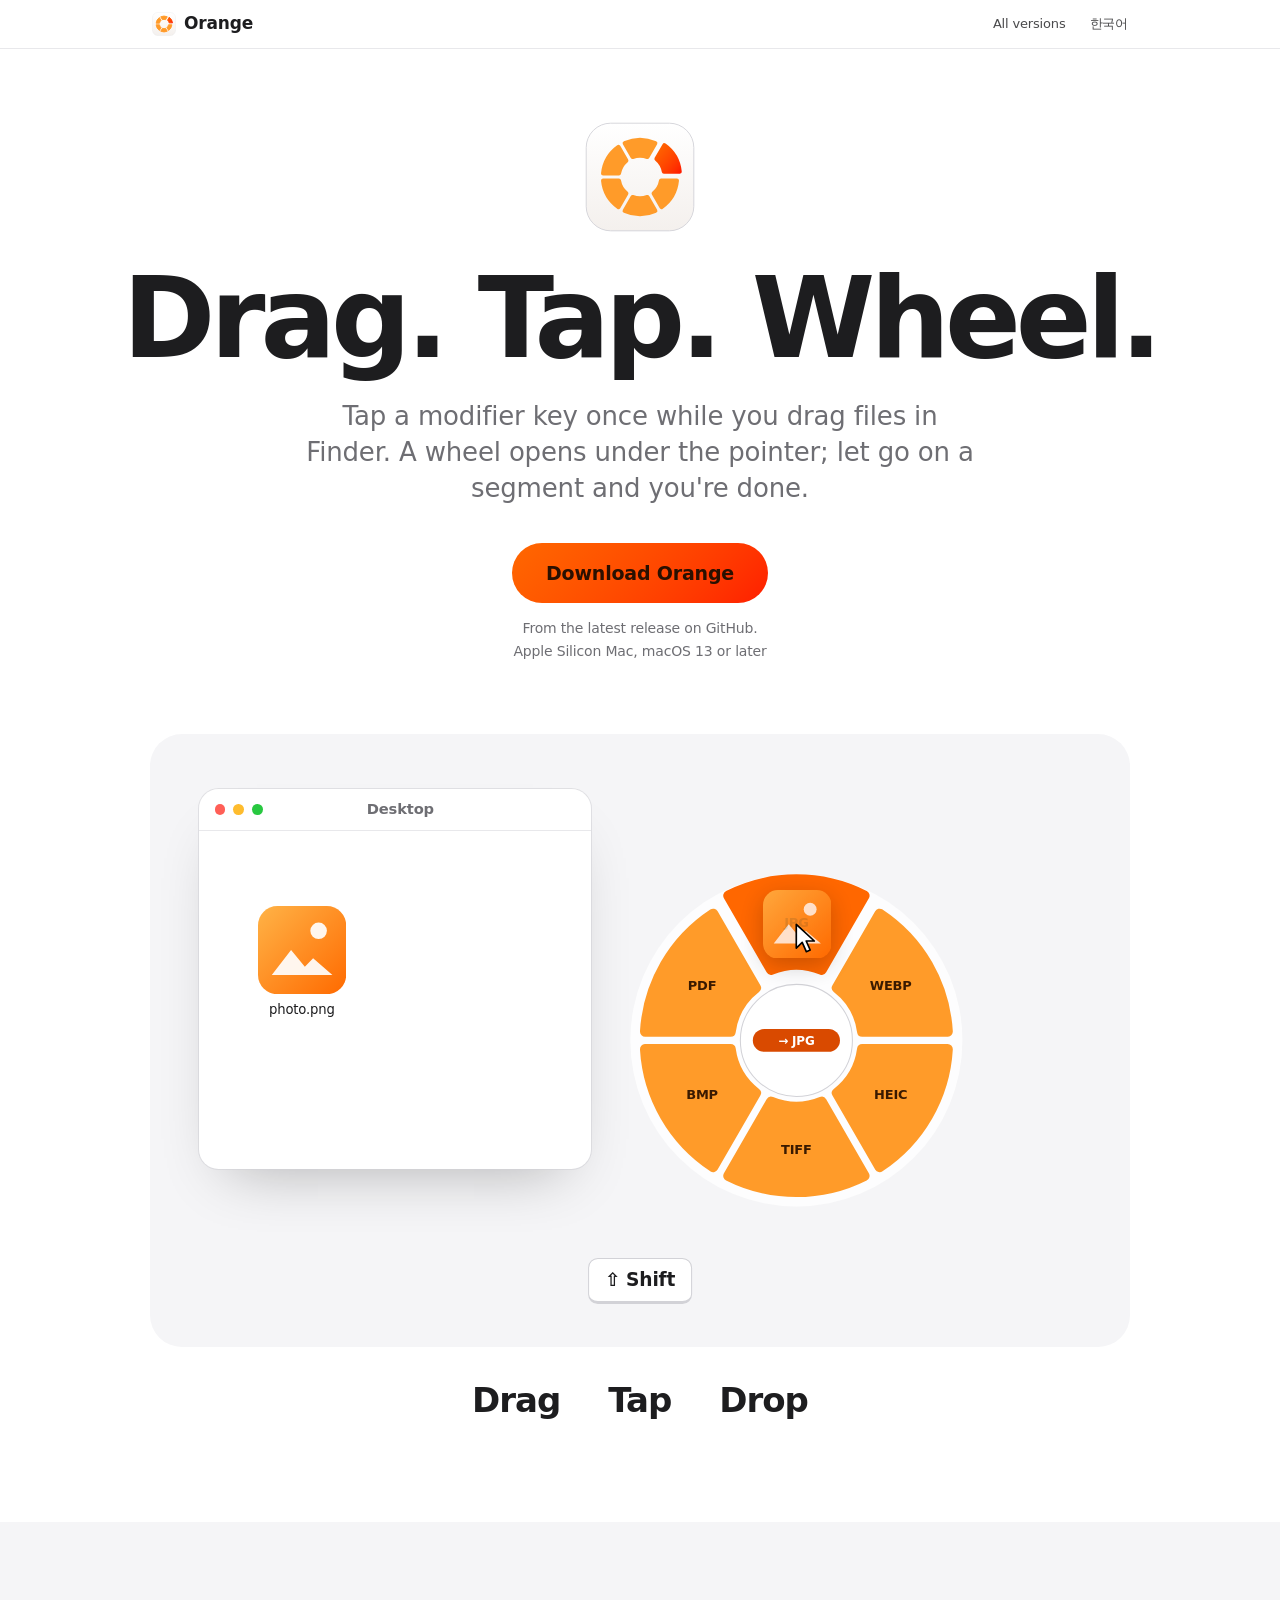
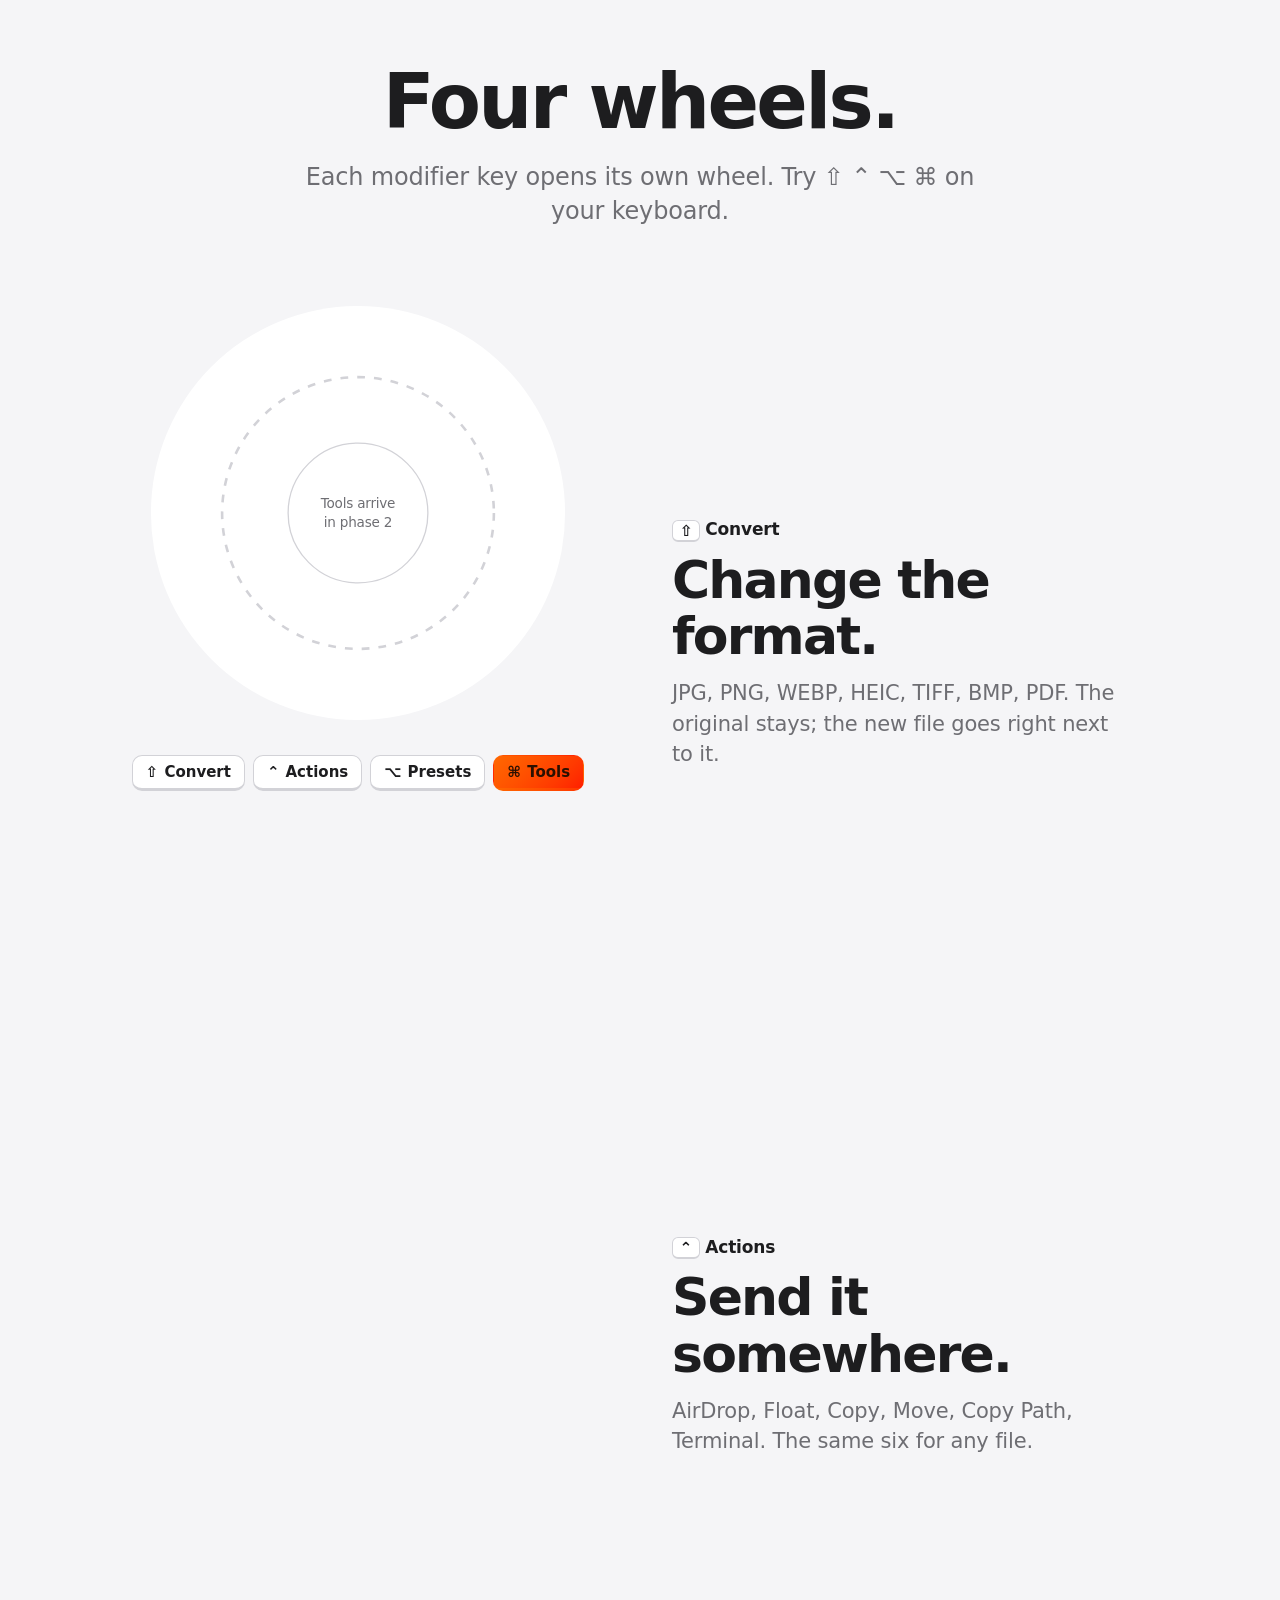
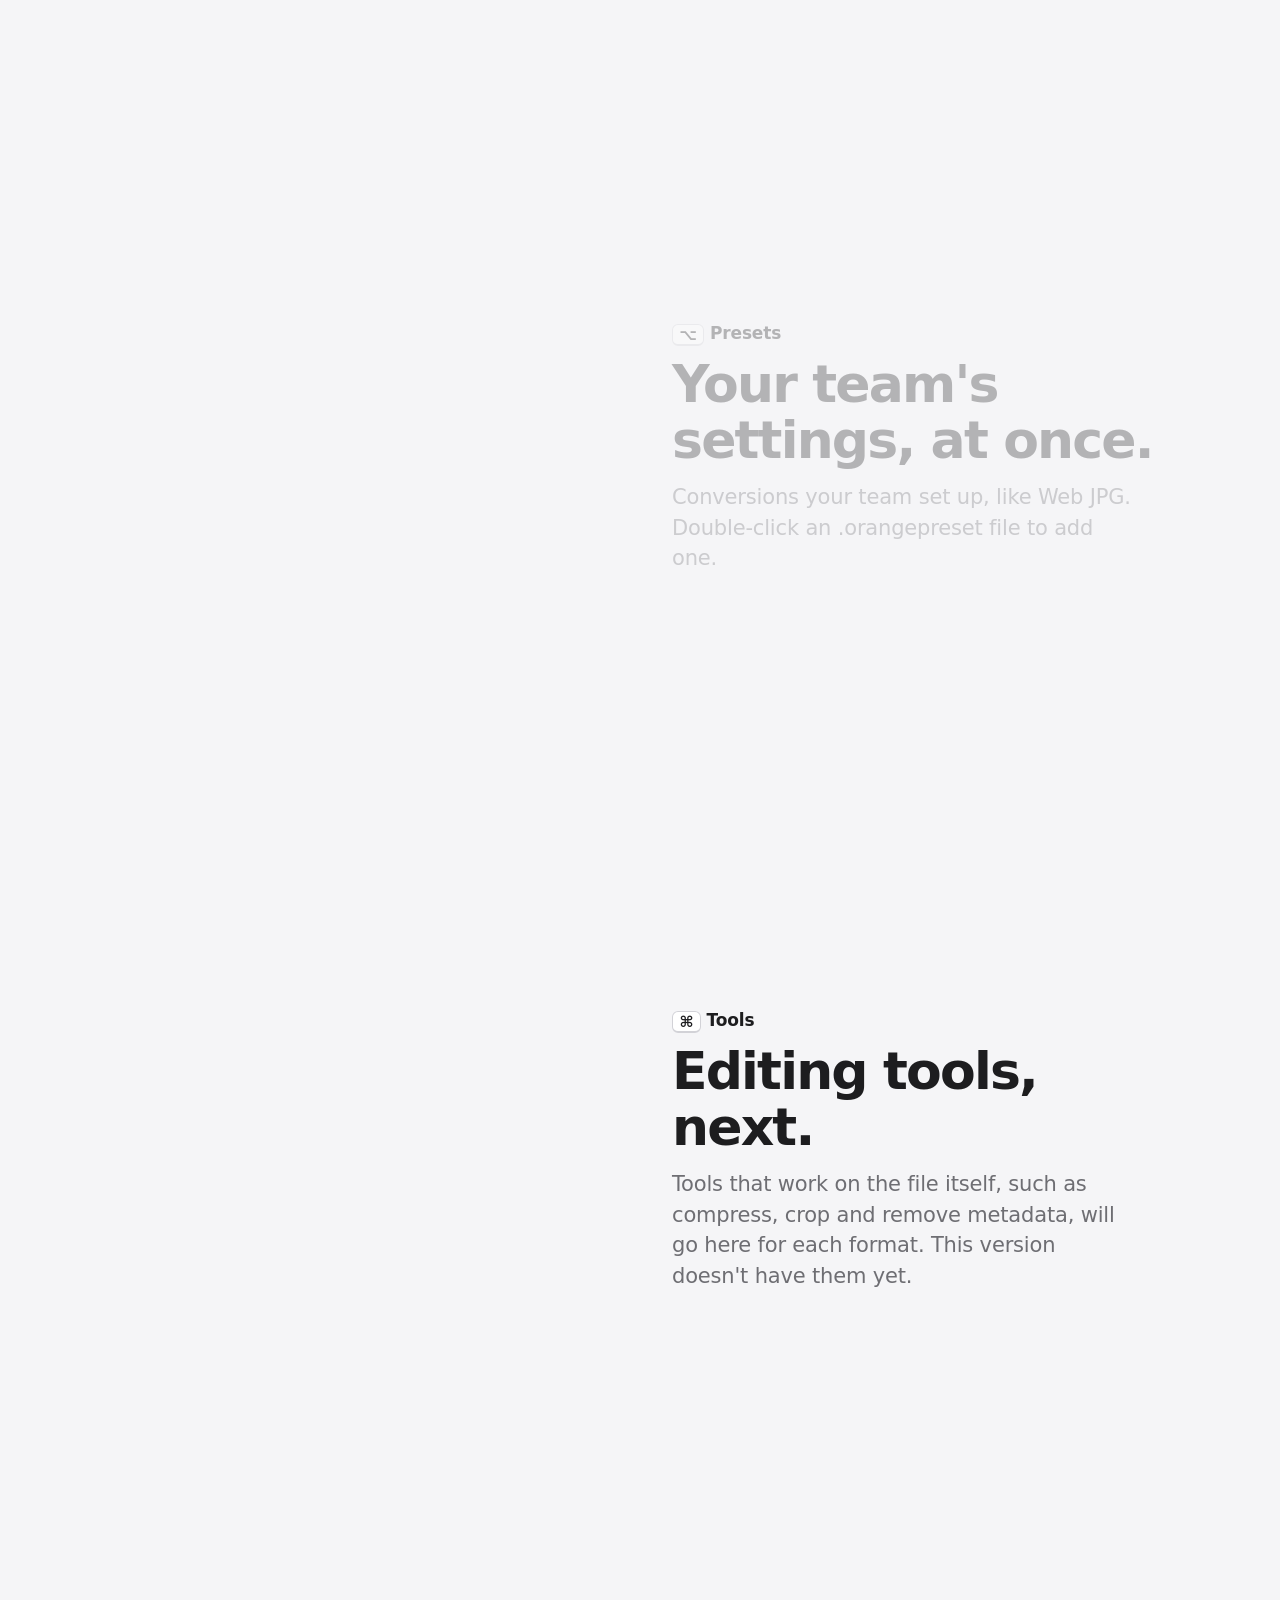
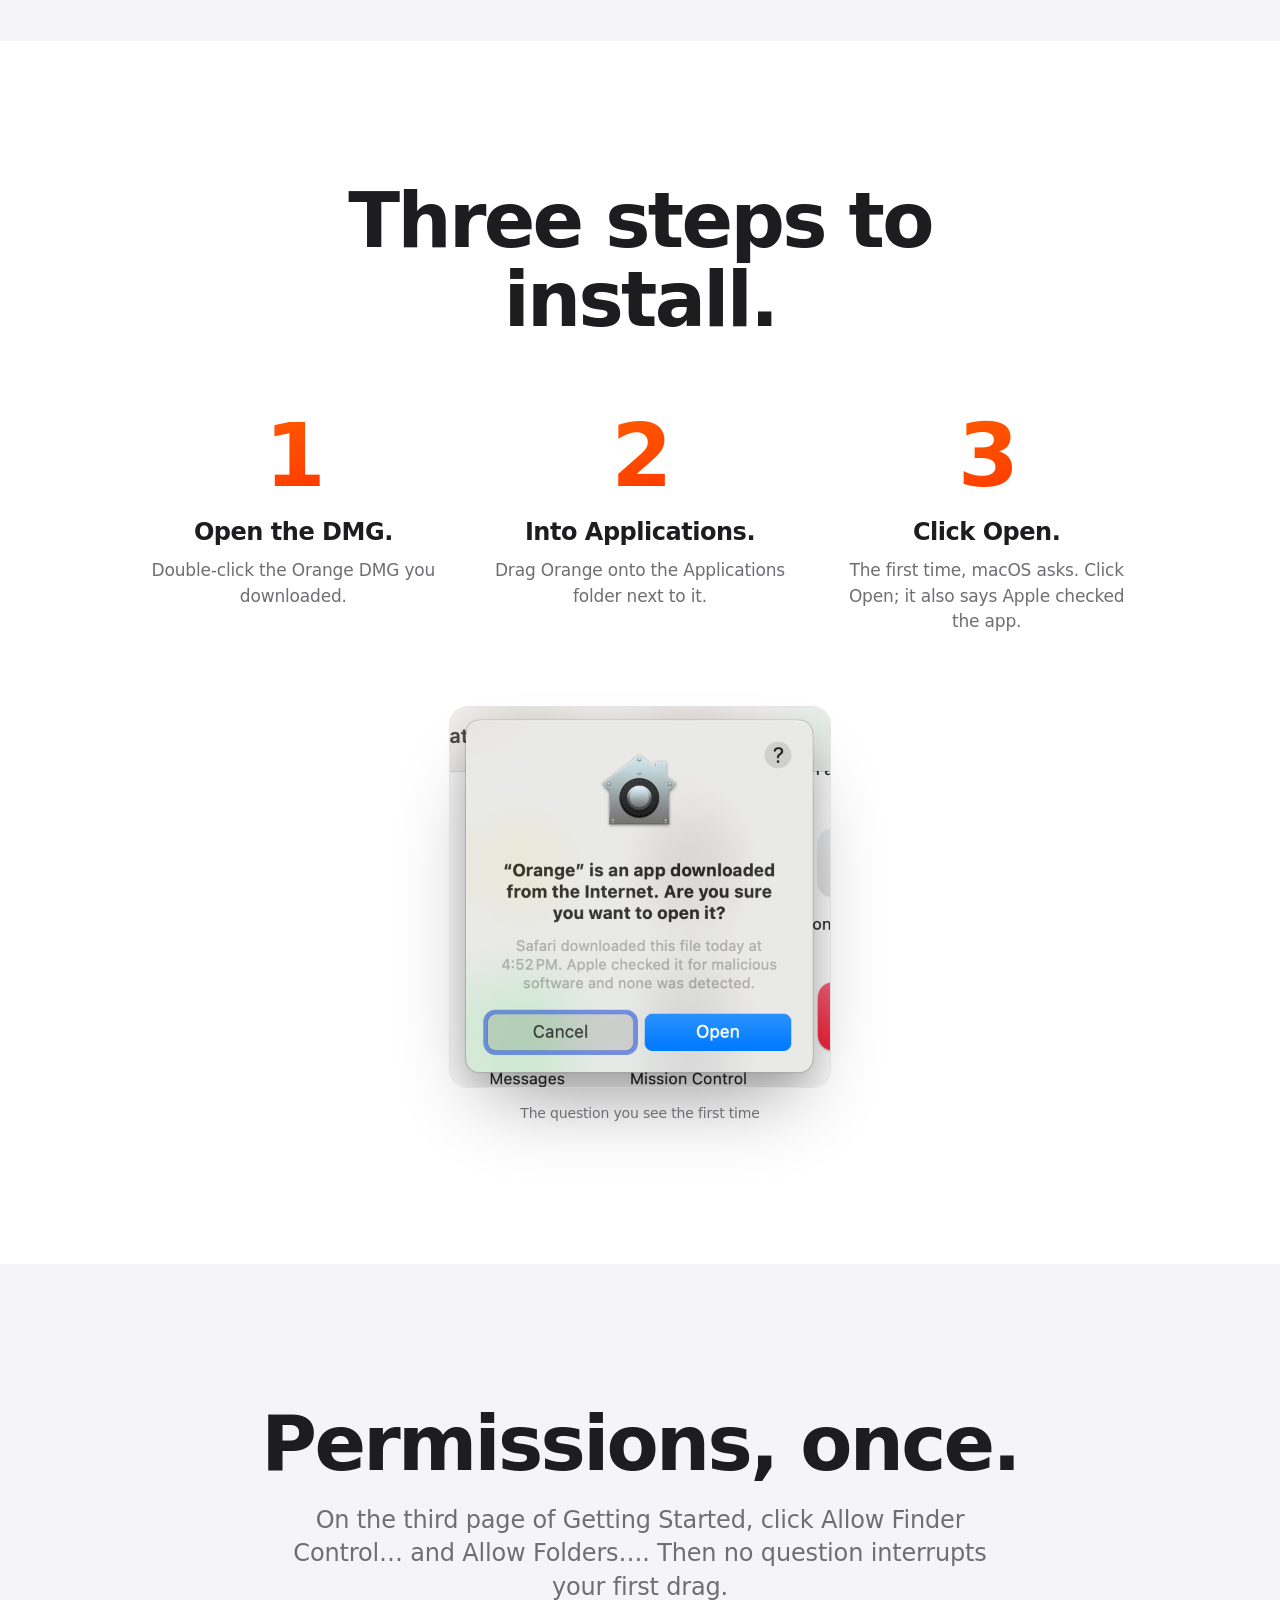
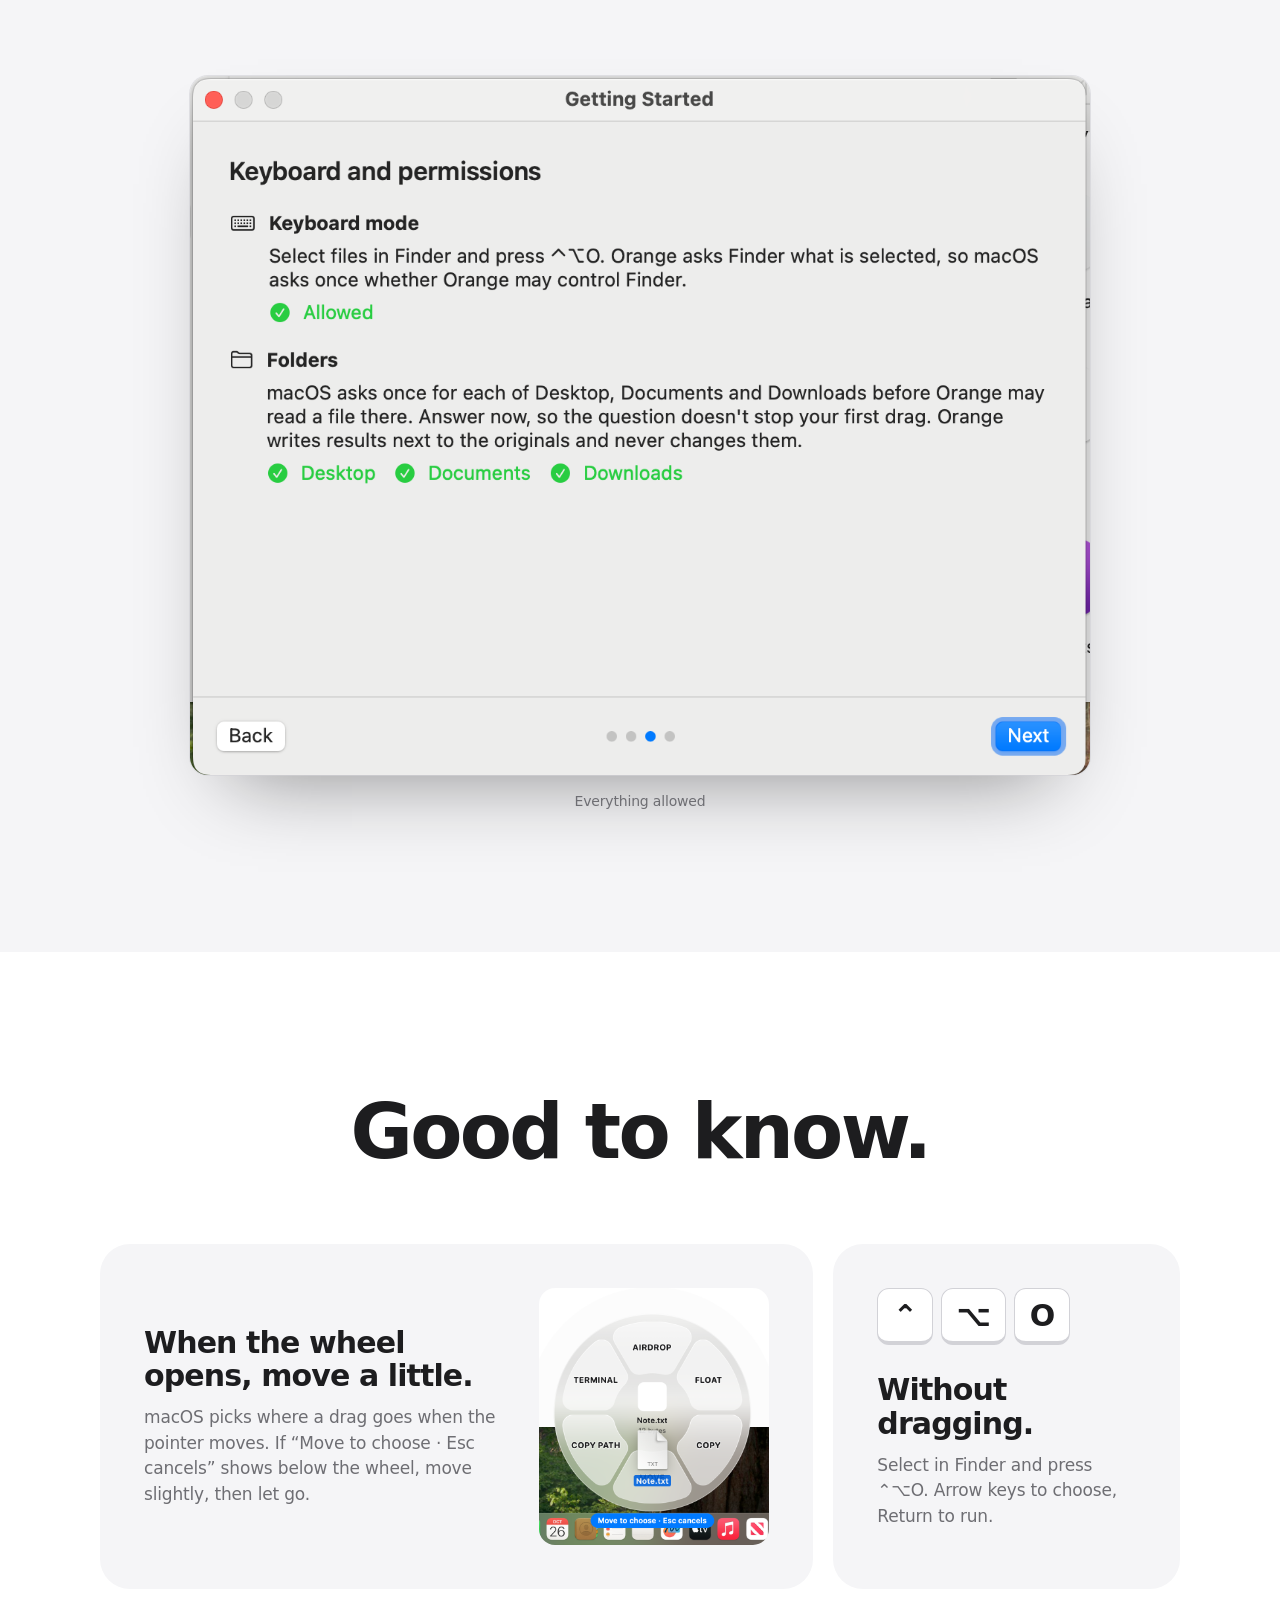
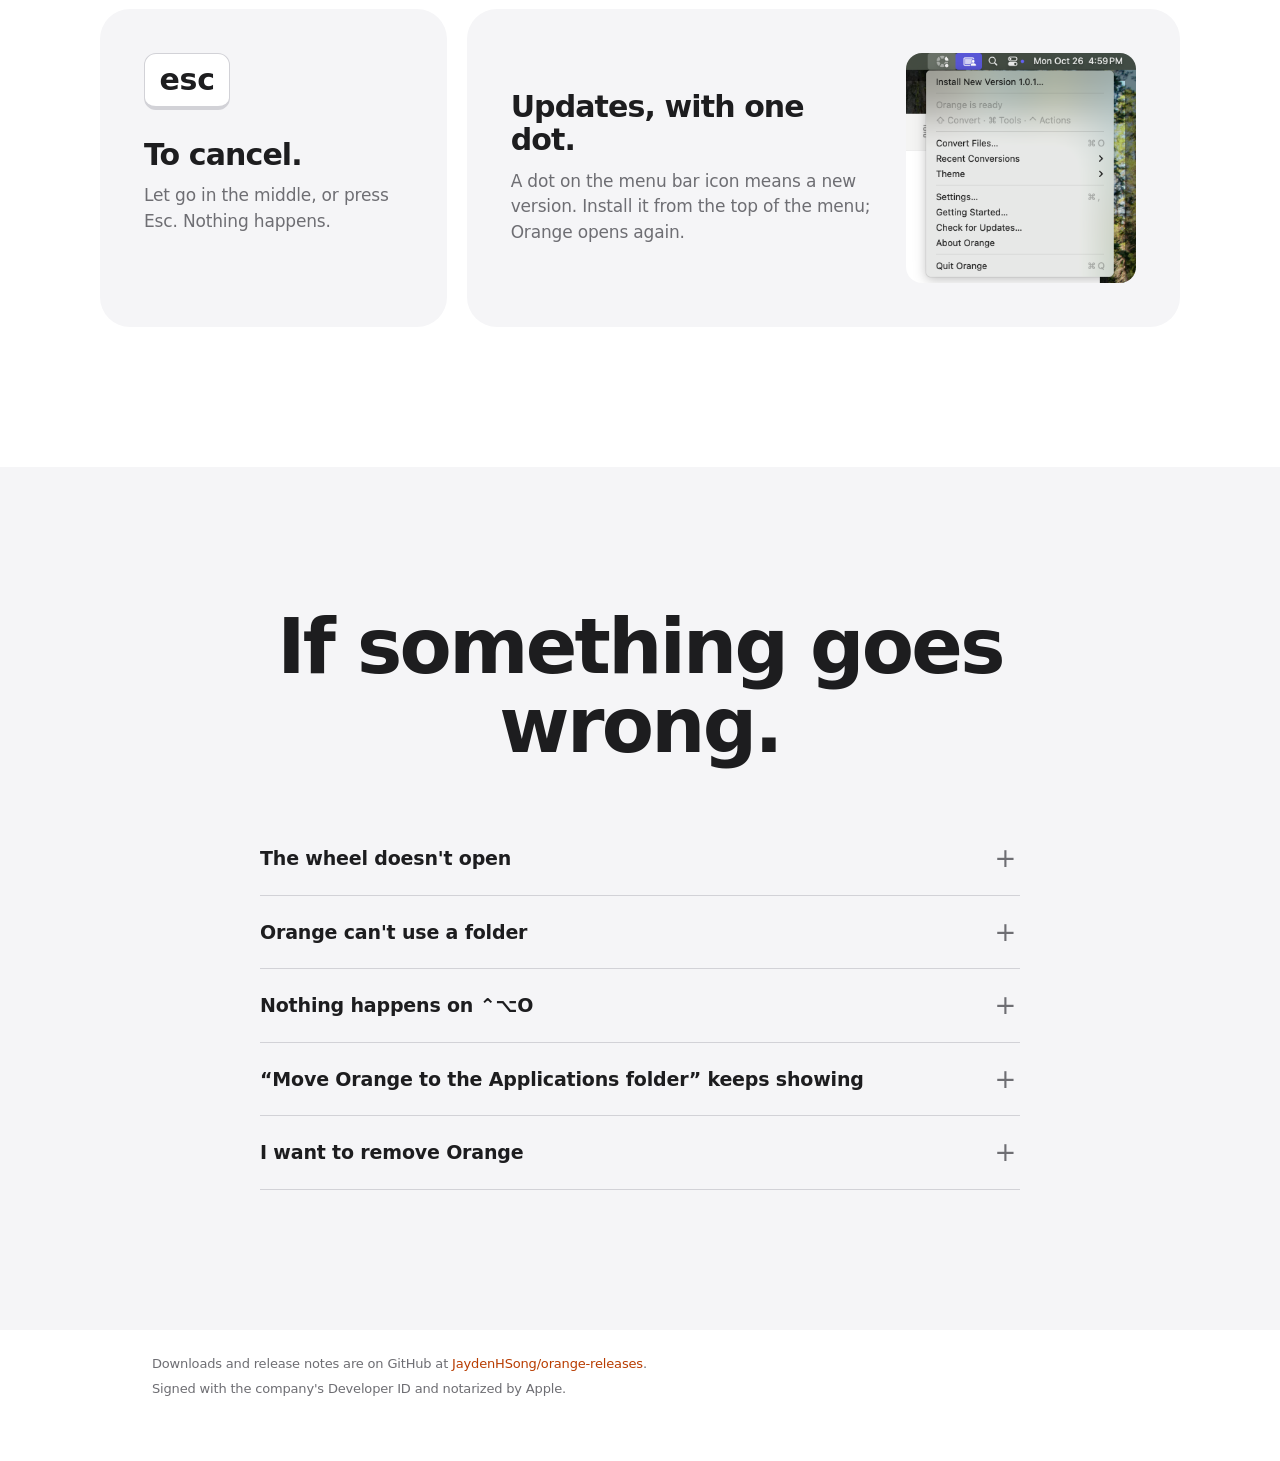
==== docs/en/index.html @ 1f8a2a9f "Landing page (Korean and English) on GitHub Pages" ====
<!doctype html>
<html lang="en">
<head>
<meta charset="utf-8">
<meta name="viewport" content="width=device-width, initial-scale=1">
<title>Orange</title>
<meta name="description" content="A macOS app that opens a wheel under the pointer when you tap a modifier key while dragging files in Finder.">
<meta name="color-scheme" content="light dark">
<link rel="icon" href="../assets/icon.svg" type="image/svg+xml">
<link rel="stylesheet" href="../assets/site.css">
<link rel="alternate" hreflang="ko" href="https://jaydenhsong.github.io/orange-releases/">
<link rel="alternate" hreflang="en" href="https://jaydenhsong.github.io/orange-releases/en/">
<script>document.documentElement.classList.add("js")</script>
</head>
<body>
<header class="bar">
  <div class="bar-in">
    <a class="brand" href="#top"><svg viewBox="0 0 1024 1024" aria-hidden="true"><use href="#icon"></use></svg>Orange</a>
    <nav><a href="https://github.com/JaydenHSong/orange-releases/releases">All versions</a><a href="../" hreflang="ko" lang="ko">한국어</a></nav>
  </div>
</header>
<main id="top">
  <section class="hero">
    <svg class="hero-icon" viewBox="0 0 1024 1024" aria-hidden="true"><use href="#icon"></use></svg>
    <h1>Drag. Tap. Wheel.</h1>
    <p class="lede">Tap a modifier key once while you drag files in Finder. A wheel opens under the pointer; let go on a segment and you're done.</p>
    <div class="cta">
      <a class="get" id="get" href="https://github.com/JaydenHSong/orange-releases/releases/latest"><span id="get-label">Download Orange</span></a>
      <p class="get-meta"><span id="get-meta">From the latest release on GitHub.</span><br>Apple Silicon Mac, macOS 13 or later</p>
    </div>
    <div class="stage" id="stage" role="img" aria-label="A file is dragged, Shift is tapped, the wheel opens, and dropping on JPG puts a JPG file next to the original">
      <div class="finder"><div class="finder-bar"><i></i><i></i><i></i><span>Desktop</span></div></div>
      <div class="file orig"><svg viewBox="0 0 32 32" aria-hidden="true"><rect width="32" height="32" rx="7" fill="url(#thumb)"/><path d="M5 25l7-9 5 6 3-3 7 6z" fill="#fff" opacity=".92"/><circle cx="22" cy="9" r="3" fill="#fff" opacity=".92"/></svg><span>photo.png</span></div>
      <div class="file made"><svg viewBox="0 0 32 32" aria-hidden="true"><rect width="32" height="32" rx="7" fill="url(#thumb)"/><path d="M5 25l7-9 5 6 3-3 7 6z" fill="#fff" opacity=".92"/><circle cx="22" cy="9" r="3" fill="#fff" opacity=".92"/></svg><span>photo.jpg</span></div>
      <div class="dwrap"><svg class="dw" viewBox="0 0 340 340" aria-hidden="true"><circle class="disc" cx="170" cy="170" r="160"/><g class="seg first"><path d="M104.49 39.52A146 146 0 0 1 235.51 39.52L194.36 110.82A64 64 0 0 0 145.64 110.82Z"/><text x="170.0" y="65.0">JPG</text></g><g class="seg"><path d="M250.24 48.02A146 146 0 0 1 315.75 161.50L233.43 161.50A64 64 0 0 0 209.08 119.32Z"/><text x="260.9" y="117.5">WEBP</text></g><g class="seg"><path d="M315.75 178.50A146 146 0 0 1 250.24 291.98L209.08 220.68A64 64 0 0 0 233.43 178.50Z"/><text x="260.9" y="222.5">HEIC</text></g><g class="seg"><path d="M235.51 300.48A146 146 0 0 1 104.49 300.48L145.64 229.18A64 64 0 0 0 194.36 229.18Z"/><text x="170.0" y="275.0">TIFF</text></g><g class="seg"><path d="M89.76 291.98A146 146 0 0 1 24.25 178.50L106.57 178.50A64 64 0 0 0 130.92 220.68Z"/><text x="79.1" y="222.5">BMP</text></g><g class="seg"><path d="M24.25 161.50A146 146 0 0 1 89.76 48.02L130.92 119.32A64 64 0 0 0 106.57 161.50Z"/><text x="79.1" y="117.5">PDF</text></g><circle class="hub" cx="170" cy="170" r="54"/><g class="dchip"><rect x="128" y="159" width="84" height="22" rx="11"/><text x="170" y="170.5">→ JPG</text></g></svg></div>
      <div class="hand"><div class="ghost"><svg viewBox="0 0 32 32" aria-hidden="true"><rect width="32" height="32" rx="7" fill="url(#thumb)"/><path d="M5 25l7-9 5 6 3-3 7 6z" fill="#fff" opacity=".92"/><circle cx="22" cy="9" r="3" fill="#fff" opacity=".92"/></svg></div><svg class="cursor" viewBox="0 0 16 24" aria-hidden="true"><path d="M1 1v18.5l4.6-4.4 3.2 7.2 3-1.3-3.1-7h6.3z" fill="#fff" stroke="#000" stroke-width="1.3" stroke-linejoin="round"/></svg></div>
      <div class="keycap"><b>⇧</b>Shift</div>
    </div>
    <p class="beats" aria-hidden="true"><span class="beat b1">Drag</span><span class="beat b2">Tap</span><span class="beat b3">Drop</span></p>
  </section>

  <section class="wheels">
    <div class="center reveal">
      <h2>Four wheels.</h2>
      <p class="sub">Each modifier key opens its own wheel. Try ⇧ ⌃ ⌥ ⌘ on your keyboard.</p>
    </div>
    <div class="story">
      <div class="story-wheel">
        <svg class="wheel" id="wheel" viewBox="0 0 340 340" role="img">
          <circle class="disc" cx="170" cy="170" r="160"/><g id="segs"></g><circle class="hub" cx="170" cy="170" r="54"/><g id="center"></g>
        </svg>
        <div class="keys" id="keys"><button type="button" data-kind="convert" aria-pressed="true"><b>⇧</b>Convert</button><button type="button" data-kind="actions" aria-pressed="false"><b>⌃</b>Actions</button><button type="button" data-kind="presets" aria-pressed="false"><b>⌥</b>Presets</button><button type="button" data-kind="tools" aria-pressed="false"><b>⌘</b>Tools</button></div>
      </div>
      <div class="panels">
<div class="panel" data-kind="convert"><p class="panel-key"><kbd>⇧</kbd> Convert</p><h3>Change the format.</h3><p>JPG, PNG, WEBP, HEIC, TIFF, BMP, PDF. The original stays; the new file goes right next to it.</p></div>
<div class="panel" data-kind="actions"><p class="panel-key"><kbd>⌃</kbd> Actions</p><h3>Send it somewhere.</h3><p>AirDrop, Float, Copy, Move, Copy Path, Terminal. The same six for any file.</p></div>
<div class="panel" data-kind="presets"><p class="panel-key"><kbd>⌥</kbd> Presets</p><h3>Your team's settings, at once.</h3><p>Conversions your team set up, like Web JPG. Double-click an .orangepreset file to add one.</p></div>
<div class="panel" data-kind="tools"><p class="panel-key"><kbd>⌘</kbd> Tools</p><h3>Editing tools, next.</h3><p>Tools that work on the file itself, such as compress, crop and remove metadata, will go here for each format. This version doesn't have them yet.</p></div>
      </div>
    </div>
  </section>

  <section class="install">
    <div class="center reveal"><h2>Three steps to install.</h2></div>
    <ol class="steps">
<li><h3>Open the DMG.</h3><p>Double-click the Orange DMG you downloaded.</p></li>
<li><h3>Into Applications.</h3><p>Drag Orange onto the Applications folder next to it.</p></li>
<li><h3>Click Open.</h3><p>The first time, macOS asks. Click Open; it also says Apple checked the app.</p></li>
    </ol>
    <figure class="shot small reveal"><img src="../assets/gatekeeper.png" width="570" height="570" alt="The macOS message shown the first time Orange opens, with an Open button." loading="lazy"><figcaption>The question you see the first time</figcaption></figure>
  </section>

  <section class="perm">
    <div class="center reveal">
      <h2>Permissions, once.</h2>
      <p class="sub">On the third page of Getting Started, click Allow Finder Control… and Allow Folders…. Then no question interrupts your first drag.</p>
    </div>
    <figure class="shot reveal"><img src="../assets/getting-started.png" width="1210" height="940" alt="The Keyboard and permissions page of Getting Started, with Finder control and Desktop, Documents and Downloads allowed." loading="lazy"><figcaption>Everything allowed</figcaption></figure>
  </section>

  <section class="tips">
    <div class="center reveal"><h2>Good to know.</h2></div>
    <div class="tiles">
      <div class="tile wide move">
        <div class="tile-text"><h3>When the wheel opens, move a little.</h3><p>macOS picks where a drag goes when the pointer moves. If “Move to choose · Esc cancels” shows below the wheel, move slightly, then let go.</p></div>
        <img src="../assets/wheel-hint.png" width="700" height="780" alt="The Actions wheel with Move to choose, Esc cancels below it." loading="lazy">
      </div>
      <div class="tile kb">
        <p class="big-keys"><kbd>⌃</kbd><kbd>⌥</kbd><kbd>O</kbd></p>
        <h3>Without dragging.</h3><p>Select in Finder and press ⌃⌥O. Arrow keys to choose, Return to run.</p>
      </div>
      <div class="tile esc">
        <p class="big-keys"><kbd>esc</kbd></p>
        <h3>To cancel.</h3><p>Let go in the middle, or press Esc. Nothing happens.</p>
      </div>
      <div class="tile wide up">
        <div class="tile-text"><h3>Updates, with one dot.</h3><p>A dot on the menu bar icon means a new version. Install it from the top of the menu; Orange opens again.</p></div>
        <img src="../assets/menu-update.png" width="660" height="660" alt="Orange's menu with Install New Version 1.0.1 at the top." loading="lazy">
      </div>
    </div>
  </section>

  <section class="help">
    <div class="center reveal"><h2>If something goes wrong.</h2></div>
    <div class="faq">
<details><summary>The wheel doesn't open</summary><p>Tap the modifier key briefly while you drag, with the mouse button down. Holding it isn't a tap. If another app that opens a wheel on modifier taps is running, such as Tangerine, quit it or change Orange's keys in Settings › General.</p></details>
<details><summary>Orange can't use a folder</summary><p>Turn that folder on for Orange in System Settings › Privacy &amp; Security › Files &amp; Folders. Open Settings on the third page of Getting Started goes there too.</p></details>
<details><summary>Nothing happens on ⌃⌥O</summary><p>Select files in Finder first. If Orange can't see the Finder selection, turn on Finder under Orange in System Settings › Privacy &amp; Security › Automation. If another app uses the shortcut, change it in Settings › General.</p></details>
<details><summary>“Move Orange to the Applications folder” keeps showing</summary><p>Orange is running from the DMG or your Downloads folder. Quit it, move it to Applications and open it there. It can only update itself from there.</p></details>
<details><summary>I want to remove Orange</summary><p>Quit Orange from its menu and move it from Applications to the Trash.</p></details>
    </div>
  </section>
</main>
<footer class="foot">
  <p>Downloads and release notes are on GitHub at <a href="https://github.com/JaydenHSong/orange-releases/releases">JaydenHSong/orange-releases</a>.</p>
  <p>Signed with the company's Developer ID and notarized by Apple.</p>
</footer>
<svg width="0" height="0" style="position:absolute" aria-hidden="true"><defs>
<linearGradient id="icon-bg" x1="0" y1="0" x2="0" y2="1"><stop offset="0" style="stop-color: var(--icon-a)"/><stop offset="1" style="stop-color: var(--icon-b)"/></linearGradient>
<linearGradient id="hot" x1="0" y1="0" x2="1" y2="1"><stop offset="0" style="stop-color: var(--chosen-a)"/><stop offset="1" style="stop-color: var(--chosen-b)"/></linearGradient>
<linearGradient id="thumb" x1="0" y1="0" x2="1" y2="1"><stop offset="0" stop-color="#ffb347"/><stop offset="1" stop-color="#ff6a00"/></linearGradient>
<symbol id="icon" viewBox="0 0 1024 1024"><rect x="20" y="20" width="984" height="984" rx="224" fill="url(#icon-bg)" stroke="var(--line)" stroke-width="8"/>
<g transform="translate(512 512) scale(0.86) translate(-512 -512)"><g style="fill: var(--sector); stroke: var(--sector)" stroke-width="44.7" stroke-linejoin="round">
<path d="M349.3 153.2A393.9 393.9 0 0 1 674.7 153.2L590.7 298.6A227.4 227.4 0 0 0 433.3 298.6Z"/><path d="M904.1 550.5A393.9 393.9 0 0 1 741.4 832.3L657.4 686.8A227.4 227.4 0 0 0 736.1 550.5Z"/>
<path d="M674.7 870.8A393.9 393.9 0 0 1 349.3 870.8L433.3 725.4A227.4 227.4 0 0 0 590.7 725.4Z"/><path d="M282.6 832.3A393.9 393.9 0 0 1 119.9 550.5L287.9 550.5A227.4 227.4 0 0 0 366.6 686.8Z"/>
<path d="M119.9 473.5A393.9 393.9 0 0 1 282.6 191.7L366.6 337.2A227.4 227.4 0 0 0 287.9 473.5Z"/></g>
<path transform="translate(29.8 -17.4)" d="M741.4 191.7A393.9 393.9 0 0 1 904.1 473.5L736.1 473.5A227.4 227.4 0 0 0 657.4 337.2Z" fill="url(#hot)" stroke="url(#hot)" stroke-width="44.7" stroke-linejoin="round"/></g></symbol>
</defs></svg>
<script src="../assets/site.js"></script>
</body>
</html>
---- docs/assets/site.css ----
:root {
  --paper: #ffffff;
  --raised: #f5f5f7;
  --ink: #1d1d1f;
  --mute: #6e6e73;
  --line: #d2d2d7;
  --bar: rgba(255, 255, 255, 0.72);
  --sector: #ffa247;
  --sector-ink: #3a1a00;
  --chosen-a: #ff7300;
  --chosen-b: #f03d00;
  --chosen-ink: #2a1000;
  --chip: #d94a00;
  --link: #b83c00;
  --icon-a: #ffffff;
  --icon-b: #f4f0ed;
  --sans: -apple-system, BlinkMacSystemFont, "SF Pro Display", "SF Pro Text", "Apple SD Gothic Neo", "Malgun Gothic", system-ui, sans-serif;
  --round: ui-rounded, "SF Pro Rounded", -apple-system, BlinkMacSystemFont, "Apple SD Gothic Neo", system-ui, sans-serif;
}
@supports (color: color(display-p3 1 1 1)) {
  :root {
    --sector: color(display-p3 1 0.63 0.28);
    --chosen-a: color(display-p3 1 0.45 0);
    --chosen-b: color(display-p3 0.94 0.24 0);
  }
}
@media (prefers-color-scheme: dark) {
  :root:not([data-theme="light"]) {
    --paper: #000000;
    --raised: #161617;
    --ink: #f5f5f7;
    --mute: #86868b;
    --line: #424245;
    --bar: rgba(22, 22, 23, 0.72);
    --sector: #db660f;
    --sector-ink: #170800;
    --chosen-a: #ffd147;
    --chosen-b: #ff8500;
    --chosen-ink: #1f0e00;
    --chip: #ff8500;
    --link: #ffa247;
    --icon-a: #28282c;
    --icon-b: #09090a;
  }
}
:root[data-theme="dark"] {
  --paper: #000000;
  --raised: #161617;
  --ink: #f5f5f7;
  --mute: #86868b;
  --line: #424245;
  --bar: rgba(22, 22, 23, 0.72);
  --sector: #db660f;
  --sector-ink: #170800;
  --chosen-a: #ffd147;
  --chosen-b: #ff8500;
  --chosen-ink: #1f0e00;
  --chip: #ff8500;
  --link: #ffa247;
  --icon-a: #28282c;
  --icon-b: #09090a;
}

* { box-sizing: border-box; }
html { -webkit-text-size-adjust: 100%; scroll-padding-top: 52px; }
body {
  margin: 0;
  background: var(--paper);
  color: var(--ink);
  font-family: var(--sans);
  font-size: 17px;
  line-height: 1.5;
  letter-spacing: -0.01em;
  word-break: keep-all;
  overflow-wrap: break-word;
  -webkit-font-smoothing: antialiased;
}
a { color: var(--link); text-decoration: none; }
a:hover { text-decoration: underline; text-underline-offset: 0.18em; }
a:focus-visible, button:focus-visible, summary:focus-visible { outline: 3px solid var(--chosen-a); outline-offset: 3px; border-radius: 8px; }
kbd {
  font-family: var(--round);
  font-size: 0.9em;
  font-weight: 600;
  padding: 0.04em 0.42em;
  border: 1px solid var(--line);
  border-bottom-width: 2px;
  border-radius: 6px;
  background: var(--paper);
  white-space: nowrap;
}
h2 {
  font-size: clamp(40px, 6.4vw, 76px);
  font-weight: 700;
  letter-spacing: -0.035em;
  line-height: 1.05;
  margin: 0;
}
h3 { font-weight: 700; letter-spacing: -0.02em; margin: 0; }
.center { max-width: 820px; margin: 0 auto; text-align: center; }
.sub { font-size: clamp(19px, 2.2vw, 24px); line-height: 1.4; color: var(--mute); margin: 20px auto 0; max-width: 30em; font-weight: 500; }
section { padding: 140px 24px; }

/* Bar */
.bar { position: sticky; top: 0; z-index: 10; background: var(--bar); backdrop-filter: saturate(180%) blur(20px); -webkit-backdrop-filter: saturate(180%) blur(20px); border-bottom: 1px solid color-mix(in srgb, var(--line) 50%, transparent); }
.bar-in { max-width: 1024px; margin: 0 auto; padding: 0 24px; height: 48px; display: flex; align-items: center; justify-content: space-between; }
.brand { display: flex; align-items: center; gap: 8px; color: var(--ink); font-weight: 600; font-size: 17px; }
.brand:hover { text-decoration: none; }
.brand svg { width: 24px; height: 24px; }
.bar nav { display: flex; gap: 24px; font-size: 13px; }
.bar nav a { color: var(--ink); opacity: 0.8; }
.bar nav a:hover { opacity: 1; text-decoration: none; }

/* Hero */
.hero { text-align: center; padding-top: 72px; padding-bottom: 96px; }
.hero-icon { width: 112px; height: 112px; display: block; margin: 0 auto 28px; }
.hero h1 { font-size: clamp(56px, 10vw, 112px); font-weight: 700; letter-spacing: -0.045em; line-height: 1.02; margin: 0; }
.lede { font-size: clamp(19px, 2.4vw, 26px); line-height: 1.38; font-weight: 500; color: var(--mute); max-width: 26em; margin: 24px auto 0; }
.cta { margin-top: 36px; }
.get {
  display: inline-block;
  padding: 16px 34px;
  border-radius: 999px;
  background: linear-gradient(135deg, var(--chosen-a), var(--chosen-b));
  color: var(--chosen-ink);
  font-size: 19px;
  font-weight: 600;
  letter-spacing: -0.01em;
}
.get:hover { text-decoration: none; filter: brightness(1.06); }
.get-meta { margin: 14px 0 0; font-size: 14px; line-height: 1.6; color: var(--mute); }

/* The hero scene: a file is dragged, Shift is tapped, the wheel opens, the drop on JPG leaves a JPG beside it. */
.stage {
  container-type: inline-size;
  position: relative;
  max-width: 980px;
  margin: 72px auto 0;
  aspect-ratio: 16 / 10;
  border-radius: 32px;
  background: var(--raised);
  overflow: hidden;
}
.finder { position: absolute; left: 5%; top: 9%; width: 40%; height: 62%; background: var(--paper); border-radius: 2cqw; box-shadow: 0 0 0 1px color-mix(in srgb, var(--line) 60%, transparent), 0 3cqw 6cqw -3cqw rgba(0, 0, 0, 0.3); }
.finder-bar { height: 11%; display: flex; align-items: center; gap: 0.8cqw; padding: 0 1.6cqw; border-bottom: 1px solid color-mix(in srgb, var(--line) 50%, transparent); }
.finder-bar i { width: 1.1cqw; height: 1.1cqw; border-radius: 50%; background: #ff5f57; }
.finder-bar i:nth-child(2) { background: #febc2e; }
.finder-bar i:nth-child(3) { background: #28c840; }
.finder-bar span { flex: 1; text-align: center; margin-right: 4.6cqw; font-size: max(8px, 1.5cqw); font-weight: 600; color: var(--mute); }
.file { position: absolute; top: 28%; width: 9%; text-align: center; }
.file svg { display: block; width: 100%; height: auto; }
.file span { display: block; margin-top: 0.6cqw; font-size: max(8px, 1.35cqw); font-weight: 500; white-space: nowrap; }
.file.orig { left: 11%; }
.file.made { left: 26%; opacity: 0; }
.dwrap { position: absolute; left: 48%; top: 21.2%; width: 36%; transform-origin: 50% 50%; }
.dw { display: block; width: 100%; height: auto; overflow: visible; }
.dw .disc { fill: var(--paper); opacity: 0.86; }
.dw .hub { fill: var(--paper); stroke: var(--line); }
.dw .seg path { fill: var(--sector); stroke: var(--sector); stroke-width: 10; stroke-linejoin: round; }
.dw .seg text, .wheel .seg text { fill: var(--sector-ink); font-family: var(--round); font-weight: 750; font-size: 12.5px; text-anchor: middle; dominant-baseline: central; pointer-events: none; }
.dw .first { transform: translate(0, -9px); }
.dw .first path { fill: var(--chosen-a); stroke: var(--chosen-a); }
.dw .first text { fill: var(--chosen-ink); }
.dw .dchip rect, .wheel .chip rect { fill: var(--chip); }
.dw .dchip text, .wheel .chip text { fill: #ffffff; font-family: var(--round); font-weight: 750; font-size: 11.5px; text-anchor: middle; dominant-baseline: central; }
.hand { position: absolute; left: 66%; top: 31%; width: 0; height: 0; }
.ghost { position: absolute; width: 7cqw; left: -3.5cqw; top: -3.5cqw; opacity: 0.85; }
.ghost svg { display: block; width: 100%; height: auto; filter: drop-shadow(0 0.8cqw 1.2cqw rgba(0, 0, 0, 0.25)); }
.cursor { position: absolute; left: -0.15cqw; top: -0.1cqw; width: 2.1cqw; height: auto; overflow: visible; }
.keycap {
  position: absolute; left: 50%; bottom: 7%; transform: translateX(-50%);
  font-family: var(--round); font-size: max(11px, 1.9cqw); font-weight: 650;
  padding: 0.7cqw 1.6cqw; border-radius: 1cqw;
  background: var(--paper); color: var(--ink);
  border: 1px solid var(--line); border-bottom-width: 0.35cqw;
}
.keycap b { margin-right: 0.6cqw; }
.beats { margin: 28px 0 0; display: flex; justify-content: center; gap: clamp(18px, 4vw, 48px); font-size: clamp(22px, 3vw, 34px); font-weight: 700; letter-spacing: -0.03em; }
.beat { opacity: 1; }

@media (prefers-reduced-motion: no-preference) {
  .js .stage .hand { animation: hand 7s infinite; }
  .js .stage .ghost { animation: ghost 7s infinite; }
  .js .stage .keycap { animation: press 7s infinite; }
  .js .stage .dwrap { animation: dwheel 7s infinite; }
  .js .stage .dw .first { animation: lift 7s infinite; }
  .js .stage .dw .first path { animation: liftfill 7s infinite; }
  .js .stage .dw .dchip { animation: dchip 7s infinite; }
  .js .stage .file.made { animation: made 7s infinite; }
  .js .beats .b1 { animation: b1 7s infinite; }
  .js .beats .b2 { animation: b2 7s infinite; }
  .js .beats .b3 { animation: b3 7s infinite; }
  .js .stage:not(.playing) *, .js .beats:not(.playing) * { animation-play-state: paused; }
}
@keyframes hand {
  0% { left: 22%; top: 64%; }
  10%, 14% { left: 15.5%; top: 35.2%; }
  36%, 48% { left: 66%; top: 50%; }
  57%, 80% { left: 66%; top: 31%; }
  93%, 100% { left: 22%; top: 64%; }
}
@keyframes ghost {
  0%, 12% { opacity: 0; transform: scale(0.9); }
  16%, 60% { opacity: 0.85; transform: scale(1); }
  65%, 100% { opacity: 0; transform: scale(0.4); }
}
@keyframes press {
  0%, 37% { transform: translateX(-50%) scale(1); background-color: var(--paper); }
  39%, 42% { transform: translateX(-50%) scale(0.9); background-color: var(--chosen-a); }
  46%, 100% { transform: translateX(-50%) scale(1); background-color: var(--paper); }
}
@keyframes dwheel {
  0%, 39% { opacity: 0; transform: scale(0.6); }
  45%, 61% { opacity: 1; transform: scale(1); }
  67%, 100% { opacity: 0; transform: scale(1.08); }
}
@keyframes lift {
  0%, 53% { transform: translate(0, 0); }
  57%, 66% { transform: translate(0, -9px); }
  70%, 100% { transform: translate(0, 0); }
}
@keyframes liftfill {
  0%, 53% { fill: var(--sector); stroke: var(--sector); }
  57%, 66% { fill: var(--chosen-a); stroke: var(--chosen-a); }
  70%, 100% { fill: var(--sector); stroke: var(--sector); }
}
@keyframes dchip { 0%, 54% { opacity: 0; } 57%, 62% { opacity: 1; } 66%, 100% { opacity: 0; } }
@keyframes made {
  0%, 64% { opacity: 0; transform: scale(0.4); }
  70% { opacity: 1; transform: scale(1.12); }
  74%, 88% { opacity: 1; transform: scale(1); }
  95%, 100% { opacity: 0; transform: scale(1); }
}
@keyframes b1 { 0%, 8% { opacity: 0.25; } 12%, 34% { opacity: 1; } 38%, 100% { opacity: 0.25; } }
@keyframes b2 { 0%, 36% { opacity: 0.25; } 39%, 50% { opacity: 1; } 54%, 100% { opacity: 0.25; } }
@keyframes b3 { 0%, 54% { opacity: 0.25; } 58%, 88% { opacity: 1; } 94%, 100% { opacity: 0.25; } }

/* Four wheels: the wheel stays while the panels scroll past it. */
.wheels { background: var(--raised); }
.story { max-width: 1080px; margin: 64px auto 0; display: grid; grid-template-columns: minmax(0, 1fr) minmax(0, 1fr); gap: 48px; }
.story-wheel { position: sticky; top: calc(50vh - 250px); align-self: start; display: flex; flex-direction: column; align-items: center; }
.wheel { width: min(440px, 100%); height: auto; display: block; overflow: visible; touch-action: manipulation; }
.wheel .disc { fill: var(--paper); }
.wheel .hub { fill: var(--paper); stroke: var(--line); }
.wheel .seg path { fill: var(--sector); stroke: var(--sector); stroke-width: 10; stroke-linejoin: round; }
.wheel .body { transition: transform 180ms ease-out; }
.wheel .seg.lift path { fill: url(#hot); stroke: url(#hot); }
.wheel .seg.lift text { fill: var(--chosen-ink); }
.wheel .empty-ring { fill: none; stroke: var(--line); stroke-width: 2; stroke-dasharray: 6 7; }
.wheel .file-name { fill: var(--ink); font-family: var(--round); font-weight: 650; font-size: 12px; text-anchor: middle; }
.wheel .file-size, .wheel .empty-text { fill: var(--mute); font-family: var(--sans); font-size: 10.5px; text-anchor: middle; }
.keys { display: flex; flex-wrap: wrap; justify-content: center; gap: 8px; margin-top: 22px; }
.keys button {
  font-family: var(--round); font-size: 15px; font-weight: 650; color: var(--ink);
  background: var(--paper); border: 1px solid var(--line); border-bottom-width: 3px; border-radius: 10px;
  padding: 7px 13px; cursor: pointer;
}
.keys button b { margin-right: 6px; }
.keys button[aria-pressed="true"] { background: linear-gradient(135deg, var(--chosen-a), var(--chosen-b)); color: var(--chosen-ink); border-color: transparent; }
.panel { min-height: 78vh; display: flex; flex-direction: column; justify-content: center; padding: 0 8px; }
.panel h3 { font-size: clamp(34px, 4.4vw, 52px); line-height: 1.08; letter-spacing: -0.035em; margin: 10px 0 14px; }
.panel p { margin: 0; font-size: 21px; line-height: 1.45; color: var(--mute); font-weight: 500; max-width: 22em; }
.panel .panel-key { font-family: var(--round); font-size: 17px; font-weight: 650; color: var(--ink); }
.js .panel { opacity: 0.3; transition: opacity 400ms ease; }
.js .panel.on { opacity: 1; }

/* Install */
.steps { list-style: none; counter-reset: step; max-width: 1000px; margin: 72px auto 0; padding: 0; display: grid; grid-template-columns: repeat(3, minmax(0, 1fr)); gap: 40px; text-align: center; }
.steps li { counter-increment: step; }
.steps li::before {
  content: counter(step);
  display: block;
  font-size: 88px; font-weight: 700; line-height: 1; letter-spacing: -0.04em;
  background: linear-gradient(160deg, var(--chosen-a), var(--chosen-b));
  -webkit-background-clip: text; background-clip: text; color: transparent;
  margin-bottom: 14px;
}
.steps h3 { font-size: 24px; margin-bottom: 8px; }
.steps p { margin: 0; color: var(--mute); font-size: 17px; }
.shot { max-width: 900px; margin: 72px auto 0; text-align: center; }
.shot.small { max-width: 380px; }
.shot img { display: block; width: 100%; height: auto; border-radius: 18px; box-shadow: 0 0 0 1px color-mix(in srgb, var(--line) 60%, transparent), 0 40px 80px -40px rgba(0, 0, 0, 0.45); }
figcaption { margin-top: 16px; font-size: 14px; color: var(--mute); }
.perm { background: var(--raised); }

/* Tips */
.tiles { max-width: 1080px; margin: 72px auto 0; display: grid; grid-template-columns: repeat(6, minmax(0, 1fr)); gap: 20px; }
.tile { background: var(--raised); border-radius: 30px; padding: 44px; overflow: hidden; }
.tile h3 { font-size: 30px; line-height: 1.12; letter-spacing: -0.03em; margin-bottom: 12px; }
.tile p { margin: 0; color: var(--mute); font-size: 17px; line-height: 1.5; }
.tile.wide { grid-column: span 4; display: grid; grid-template-columns: minmax(0, 1fr) minmax(0, 230px); gap: 32px; align-items: center; }
.tile.kb, .tile.esc { grid-column: span 2; }
.tile img { display: block; width: 100%; height: auto; border-radius: 16px; }
.tile .big-keys { display: flex; gap: 8px; margin: 0 0 28px; }
.tile .big-keys kbd { font-size: 30px; padding: 0.12em 0.48em; border-radius: 12px; border-bottom-width: 4px; color: var(--ink); }

/* Help */
.help { background: var(--raised); }
.faq { max-width: 760px; margin: 56px auto 0; }
details { border-bottom: 1px solid var(--line); }
summary { cursor: pointer; list-style: none; padding: 22px 36px 22px 0; position: relative; font-size: 19px; font-weight: 600; }
summary::-webkit-details-marker { display: none; }
summary::after { content: "+"; position: absolute; right: 4px; top: 50%; transform: translateY(-50%); font-size: 26px; font-weight: 400; color: var(--mute); transition: transform 200ms ease; }
details[open] summary::after { transform: translateY(-50%) rotate(45deg); }
details p { margin: 0 0 24px; color: var(--mute); font-size: 17px; line-height: 1.6; }

.foot { max-width: 1024px; margin: 0 auto; padding: 24px 24px 56px; font-size: 13px; color: var(--mute); }
.foot p { margin: 0 0 6px; }

/* Headings rise into place once, as they scroll in. */
@media (prefers-reduced-motion: no-preference) {
  .js .reveal { opacity: 0; transform: translateY(32px); transition: opacity 900ms ease, transform 900ms cubic-bezier(.2, .7, .2, 1); }
  .js .reveal.in { opacity: 1; transform: none; }
  .js .wheel.opening .seg { animation: fan 480ms cubic-bezier(.2, .8, .2, 1) both; }
  @keyframes fan { from { opacity: 0; transform: scale(.8); } to { opacity: 1; transform: scale(1); } }
}
@media (prefers-reduced-motion: reduce) {
  .wheel .body, .js .panel { transition: none; }
}

@media (max-width: 860px) {
  section { padding: 96px 20px; }
  .story { grid-template-columns: minmax(0, 1fr); gap: 0; margin-top: 40px; }
  .story-wheel { top: 48px; z-index: 2; background: var(--raised); padding: 12px 0 14px; }
  .wheel { width: min(250px, 70vw); }
  .keys { margin-top: 10px; gap: 6px; }
  .keys { flex-wrap: nowrap; }
  .keys button { font-size: 12.5px; padding: 5px 8px; }
  .keys button b { margin-right: 4px; }
  .panel { min-height: 62vh; justify-content: flex-end; padding-bottom: 14vh; text-align: center; align-items: center; }
  .panel p { font-size: 18px; }
  .steps { grid-template-columns: minmax(0, 1fr); gap: 44px; }
  .tiles { grid-template-columns: minmax(0, 1fr); }
  .tile, .tile.wide, .tile.kb, .tile.esc { grid-column: auto; }
  .tile.wide { grid-template-columns: minmax(0, 1fr); }
  .tile.wide img { max-width: 280px; }
  .tile { padding: 32px 28px; }
}
@media (max-width: 520px) {
  .hero { padding-top: 48px; padding-bottom: 72px; }
  .hero-icon { width: 88px; height: 88px; }
  .stage { border-radius: 20px; margin-top: 48px; }
  .bar nav { gap: 16px; }
}
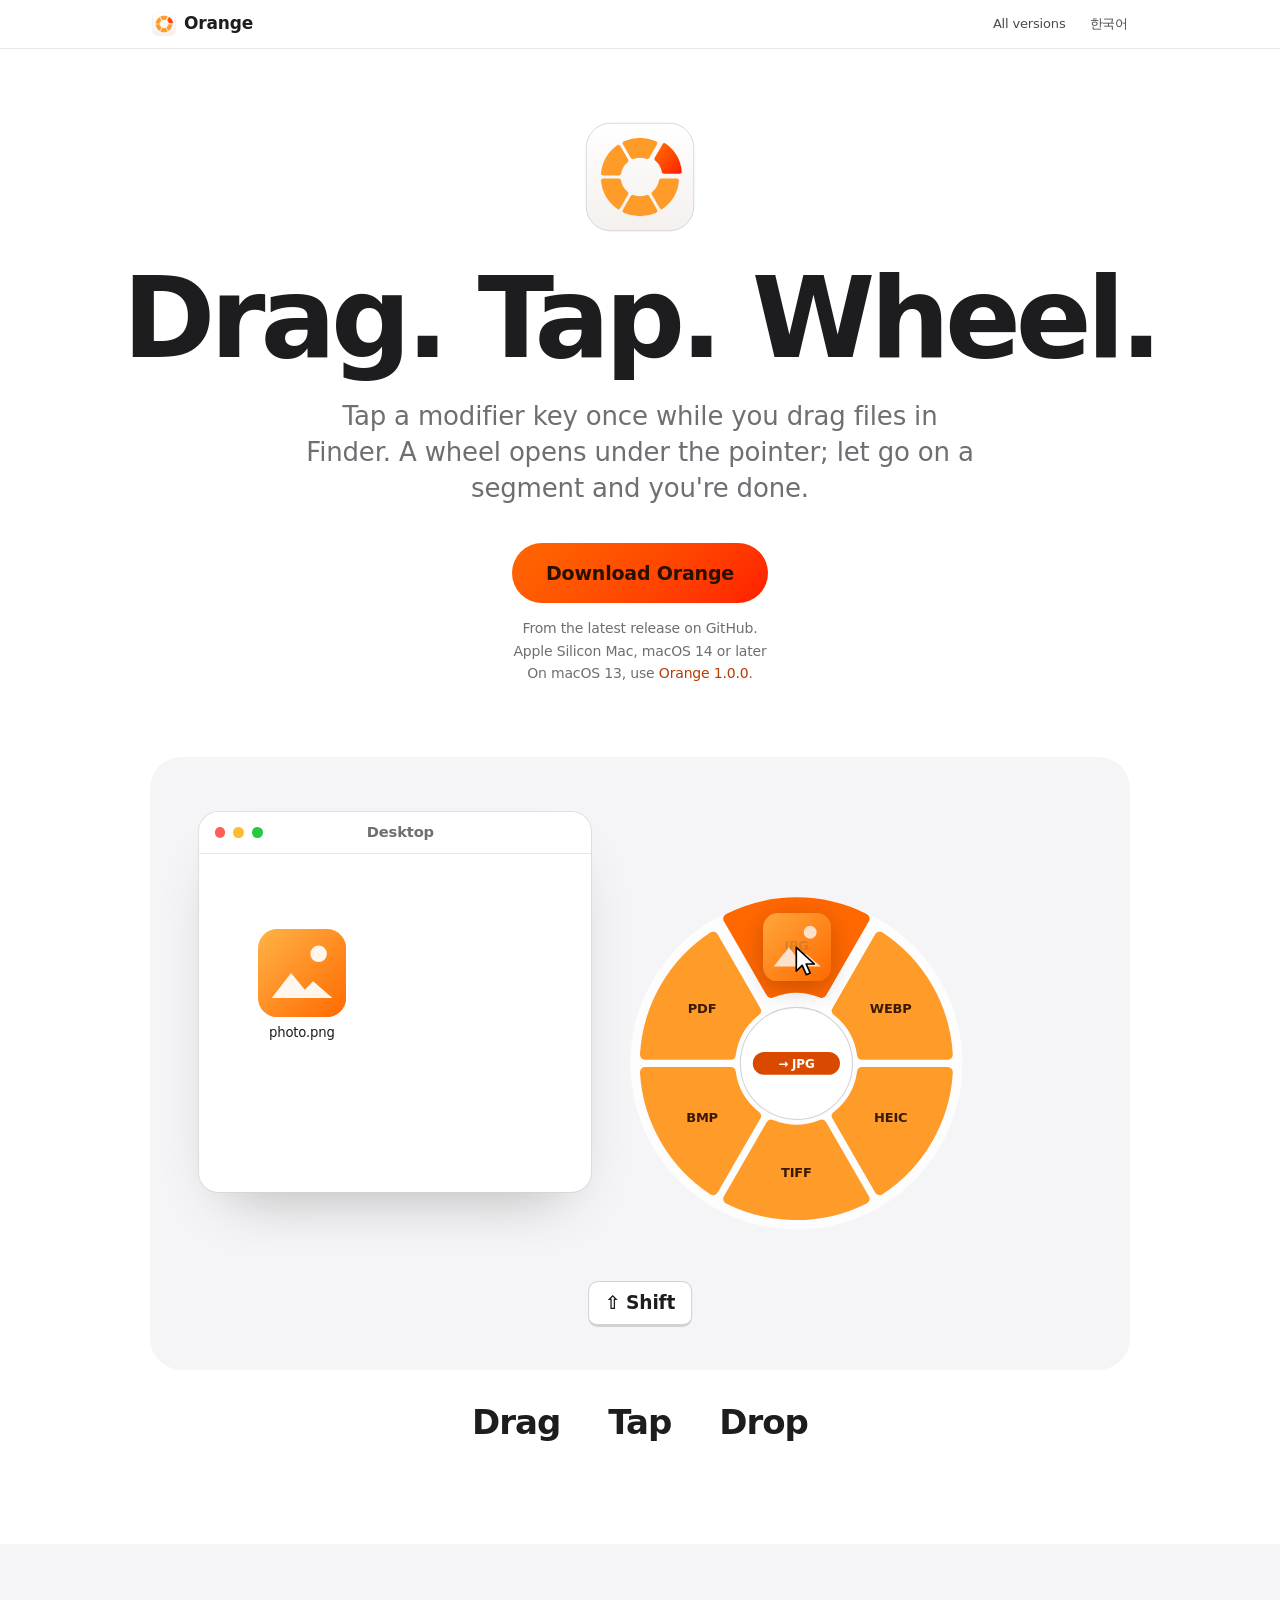
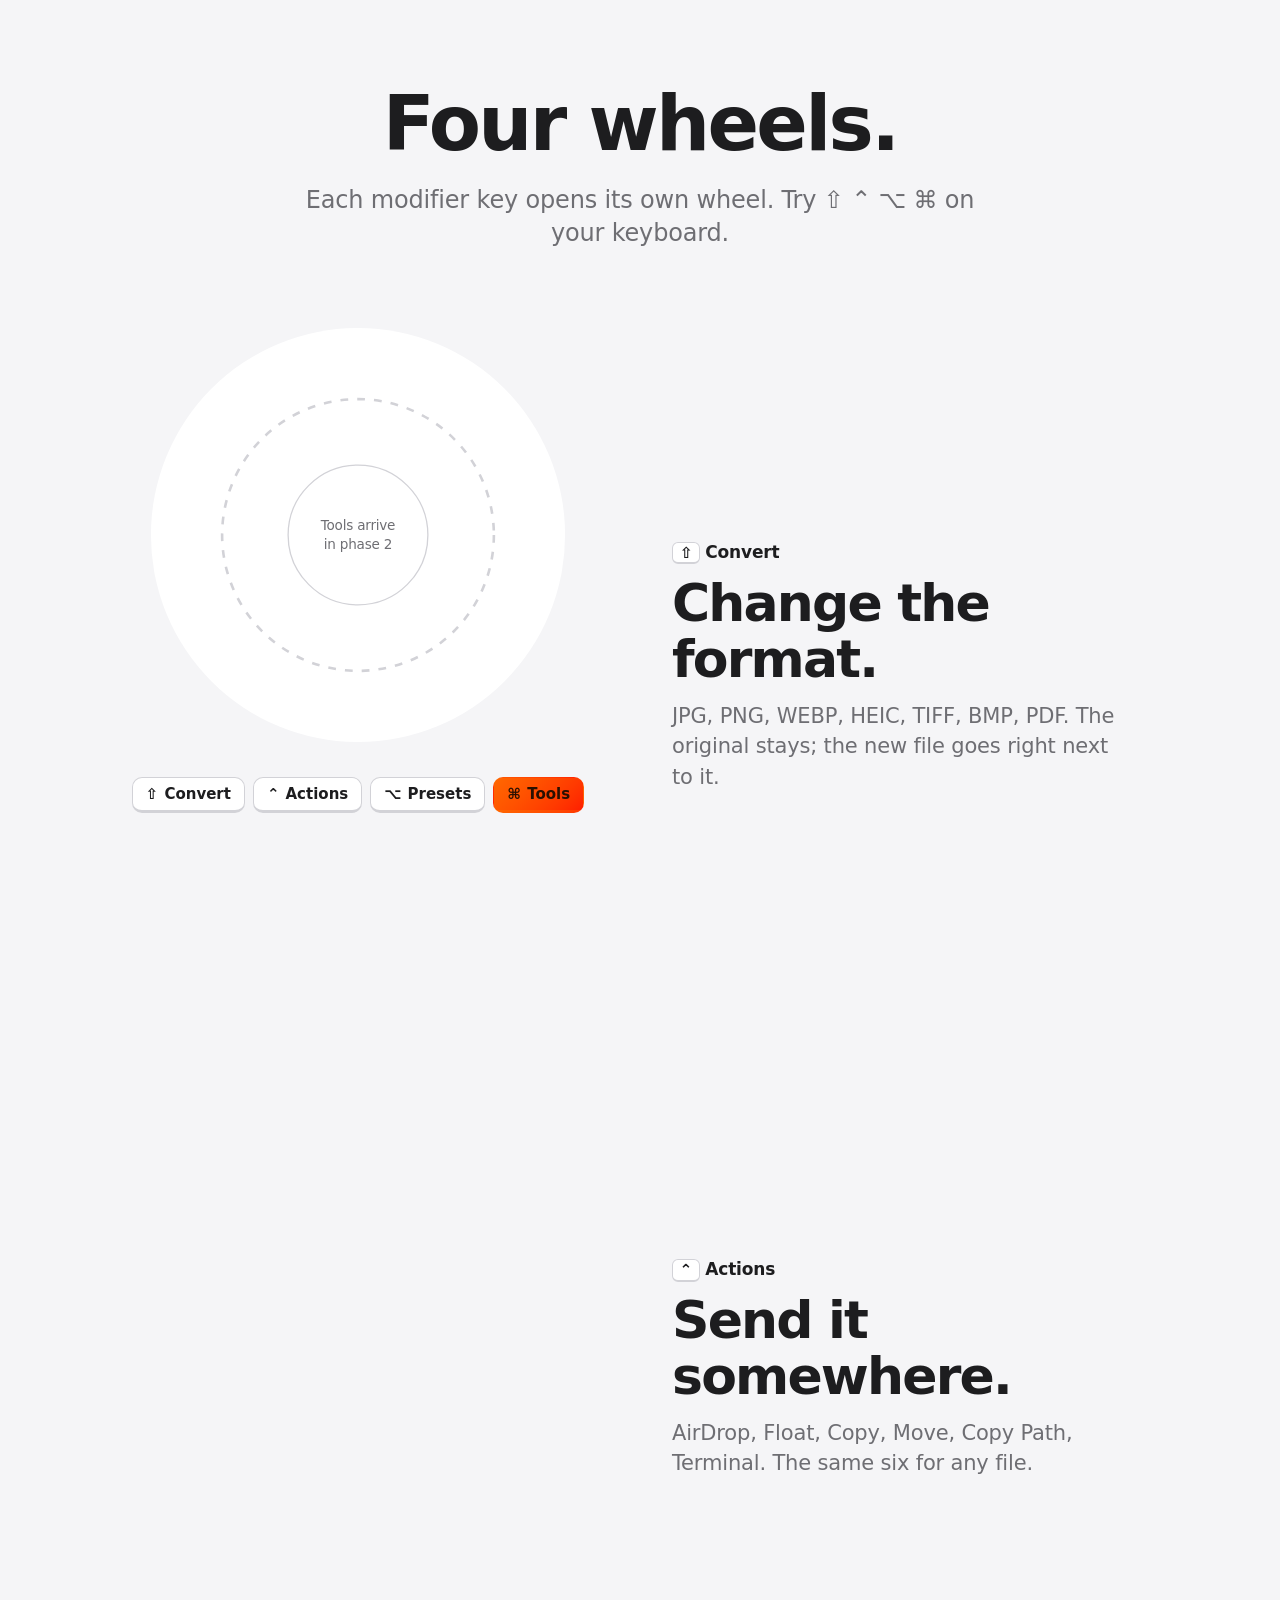
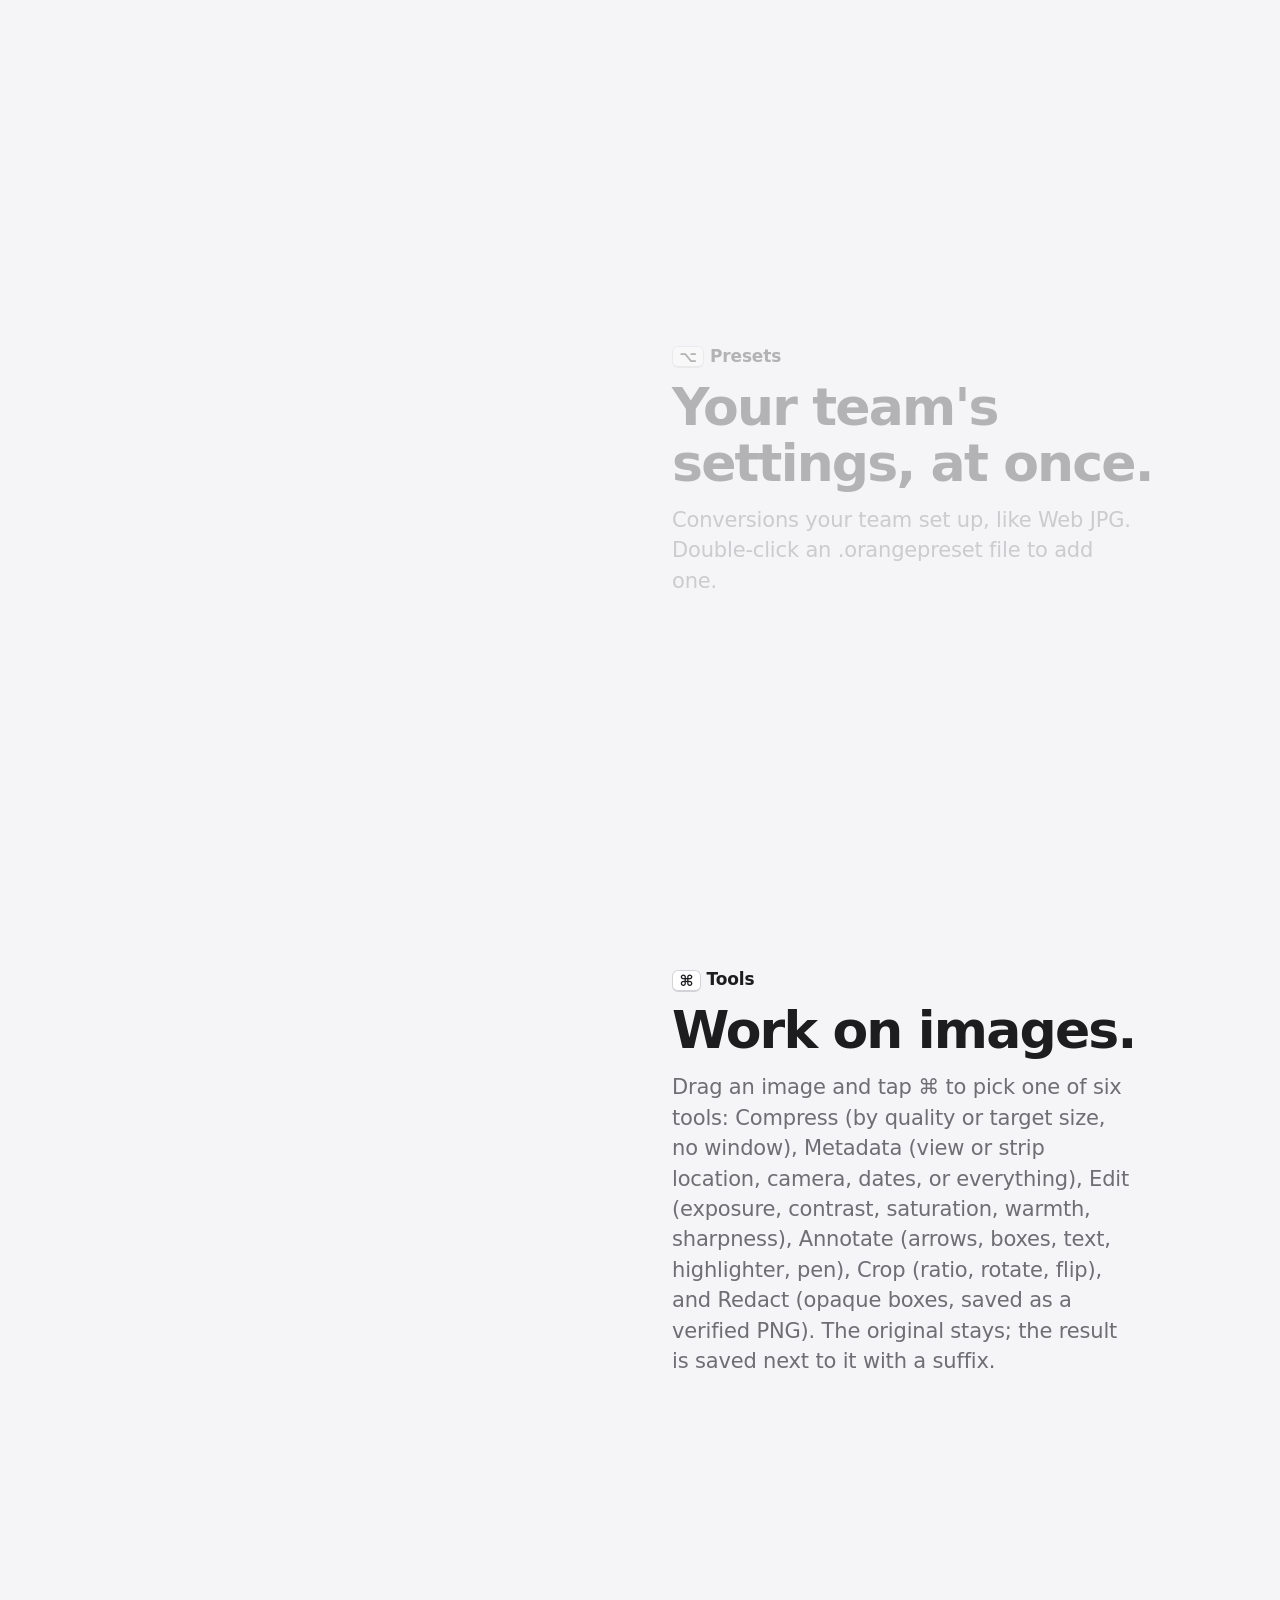
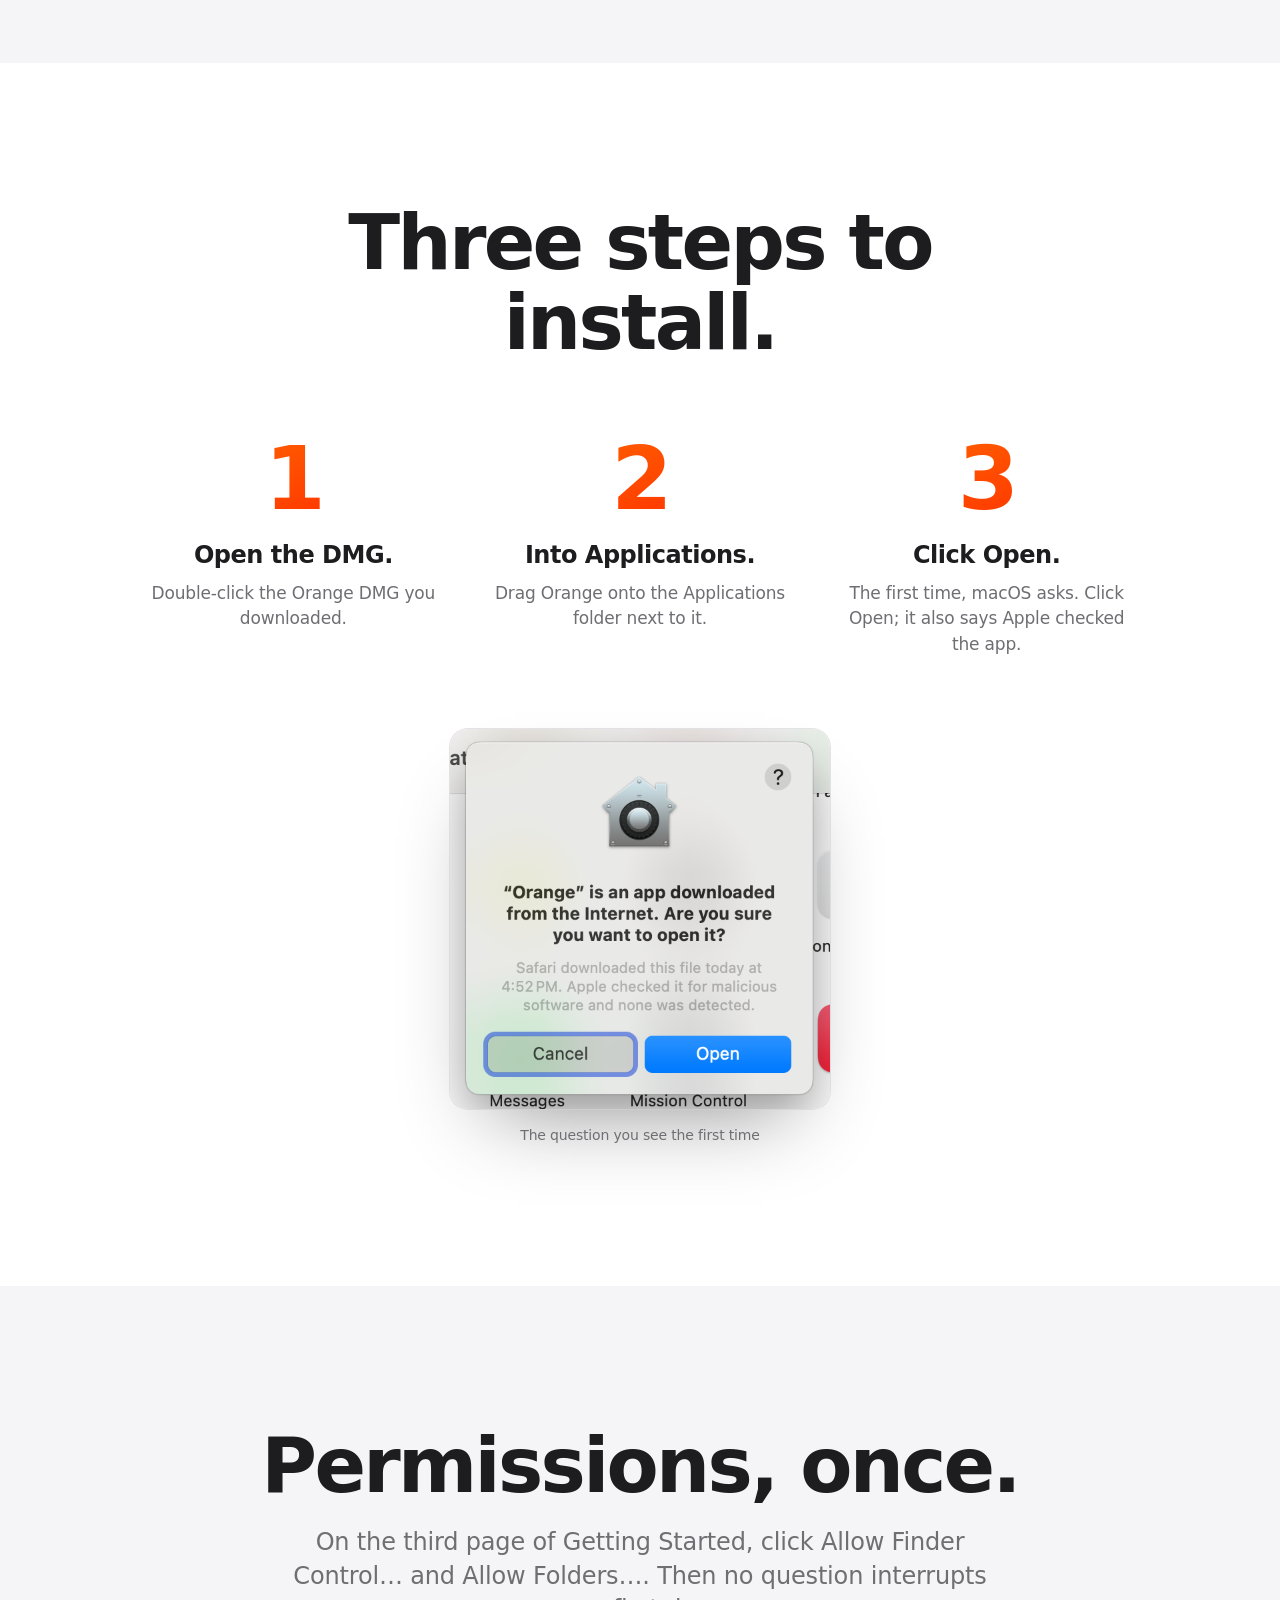
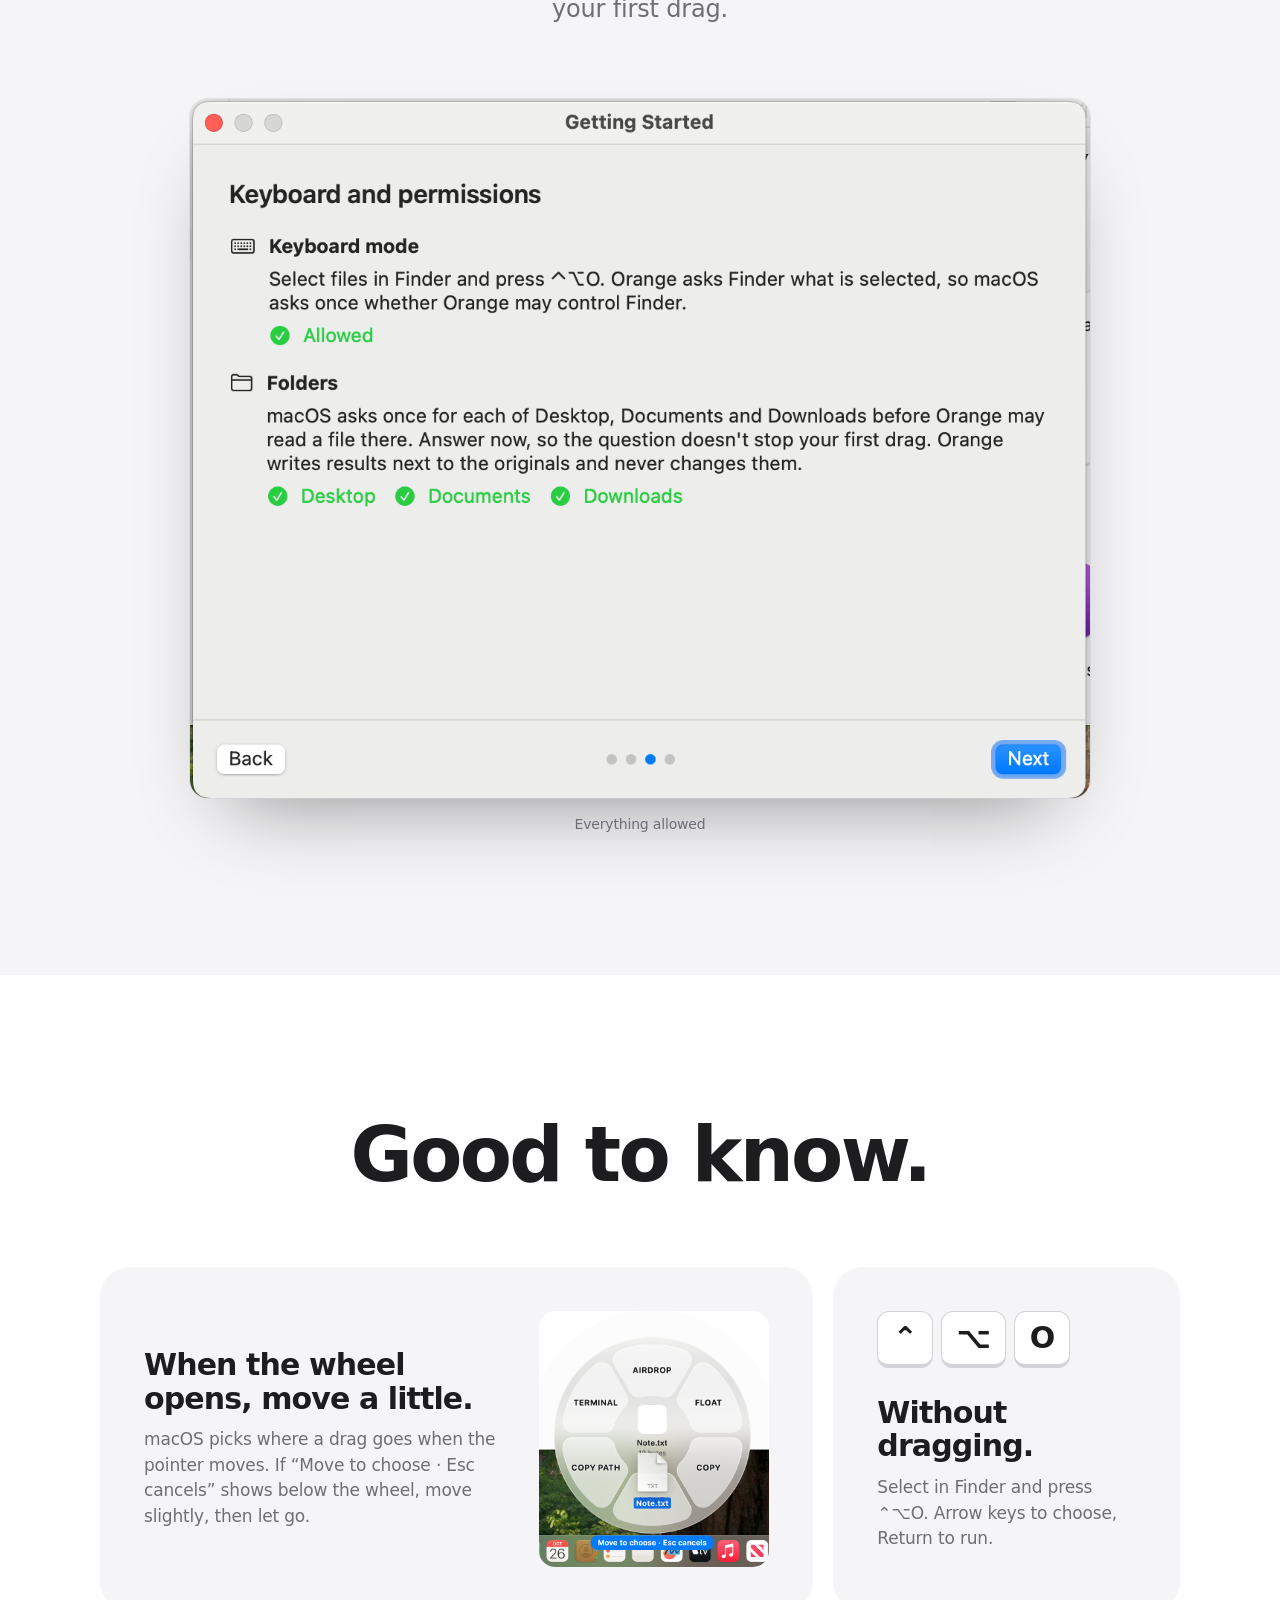
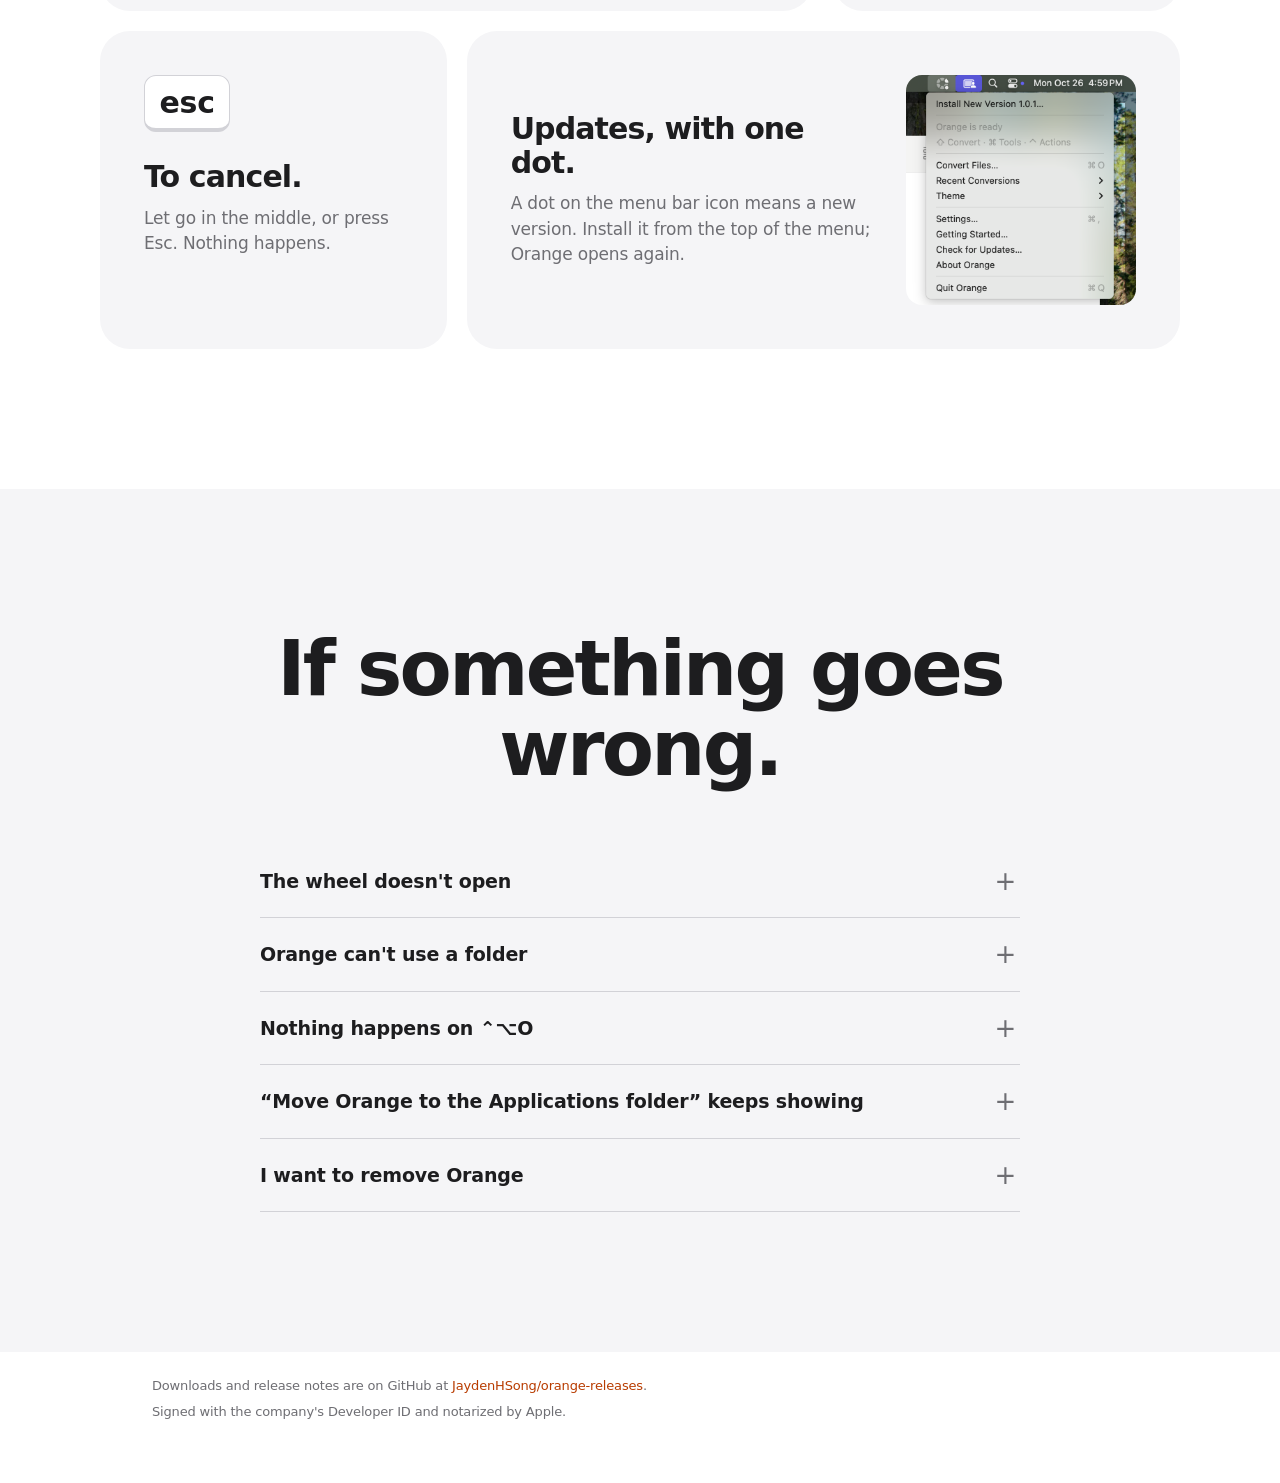
==== commit fcb2a135: "Orange 1.1.0: image tools on the landing page (Korean and English); macOS 13 keeps 1.0.0" ====
--- a/docs/en/index.html
+++ b/docs/en/index.html
@@ -26,7 +26,7 @@
     <p class="lede">Tap a modifier key once while you drag files in Finder. A wheel opens under the pointer; let go on a segment and you're done.</p>
     <div class="cta">
       <a class="get" id="get" href="https://github.com/JaydenHSong/orange-releases/releases/latest"><span id="get-label">Download Orange</span></a>
-      <p class="get-meta"><span id="get-meta">From the latest release on GitHub.</span><br>Apple Silicon Mac, macOS 13 or later</p>
+      <p class="get-meta"><span id="get-meta">From the latest release on GitHub.</span><br>Apple Silicon Mac, macOS 14 or later<br>On macOS 13, use <a href="https://github.com/JaydenHSong/orange-releases/releases/tag/v1.0.0">Orange 1.0.0</a>.</p>
     </div>
     <div class="stage" id="stage" role="img" aria-label="A file is dragged, Shift is tapped, the wheel opens, and dropping on JPG puts a JPG file next to the original">
       <div class="finder"><div class="finder-bar"><i></i><i></i><i></i><span>Desktop</span></div></div>
@@ -55,7 +55,7 @@
 <div class="panel" data-kind="convert"><p class="panel-key"><kbd>⇧</kbd> Convert</p><h3>Change the format.</h3><p>JPG, PNG, WEBP, HEIC, TIFF, BMP, PDF. The original stays; the new file goes right next to it.</p></div>
 <div class="panel" data-kind="actions"><p class="panel-key"><kbd>⌃</kbd> Actions</p><h3>Send it somewhere.</h3><p>AirDrop, Float, Copy, Move, Copy Path, Terminal. The same six for any file.</p></div>
 <div class="panel" data-kind="presets"><p class="panel-key"><kbd>⌥</kbd> Presets</p><h3>Your team's settings, at once.</h3><p>Conversions your team set up, like Web JPG. Double-click an .orangepreset file to add one.</p></div>
-<div class="panel" data-kind="tools"><p class="panel-key"><kbd>⌘</kbd> Tools</p><h3>Editing tools, next.</h3><p>Tools that work on the file itself, such as compress, crop and remove metadata, will go here for each format. This version doesn't have them yet.</p></div>
+<div class="panel" data-kind="tools"><p class="panel-key"><kbd>⌘</kbd> Tools</p><h3>Work on images.</h3><p>Drag an image and tap ⌘ to pick one of six tools: Compress (by quality or target size, no window), Metadata (view or strip location, camera, dates, or everything), Edit (exposure, contrast, saturation, warmth, sharpness), Annotate (arrows, boxes, text, highlighter, pen), Crop (ratio, rotate, flip), and Redact (opaque boxes, saved as a verified PNG). The original stays; the result is saved next to it with a suffix.</p></div>
       </div>
     </div>
   </section>
@@ -95,7 +95,7 @@
       </div>
       <div class="tile wide up">
         <div class="tile-text"><h3>Updates, with one dot.</h3><p>A dot on the menu bar icon means a new version. Install it from the top of the menu; Orange opens again.</p></div>
-        <img src="../assets/menu-update.png" width="660" height="660" alt="Orange's menu with Install New Version 1.0.1 at the top." loading="lazy">
+        <img src="../assets/menu-update.png" width="660" height="660" alt="Orange's menu with Install New Version 1.1.0 at the top." loading="lazy">
       </div>
     </div>
   </section>
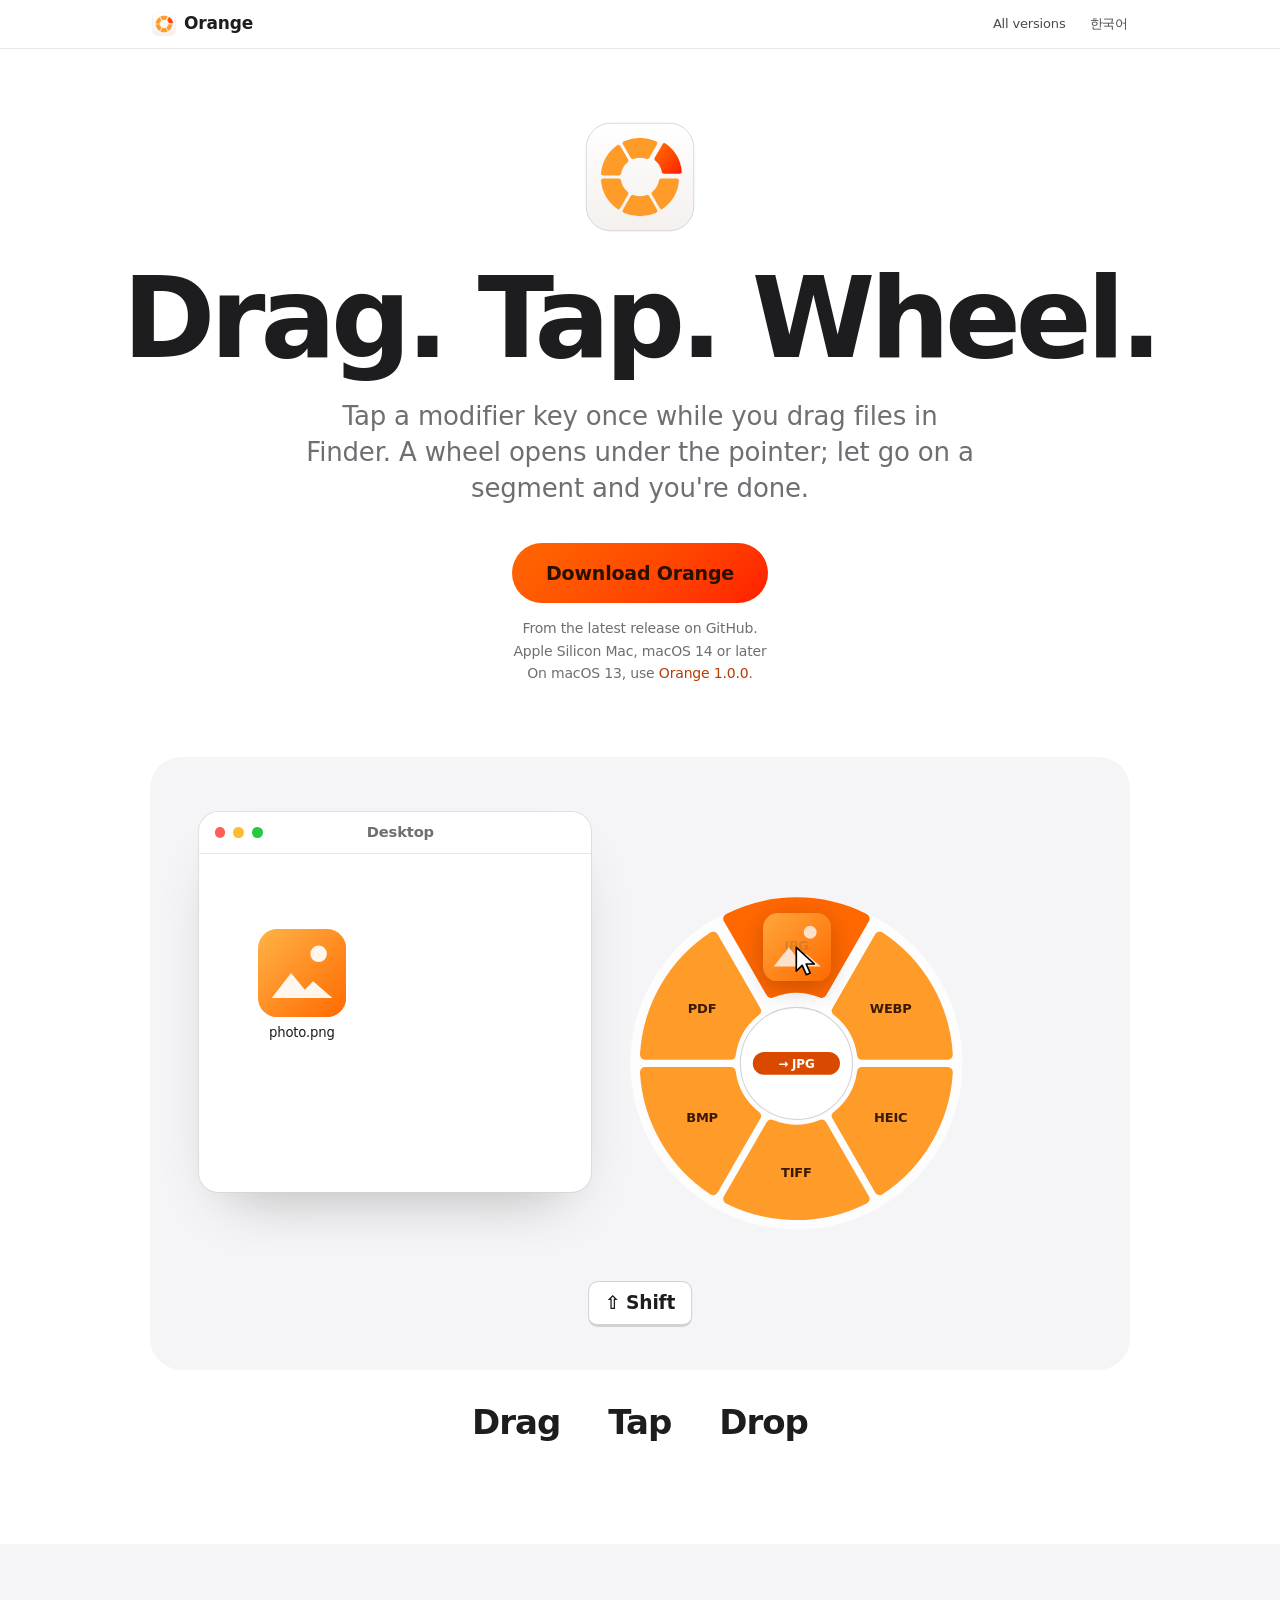
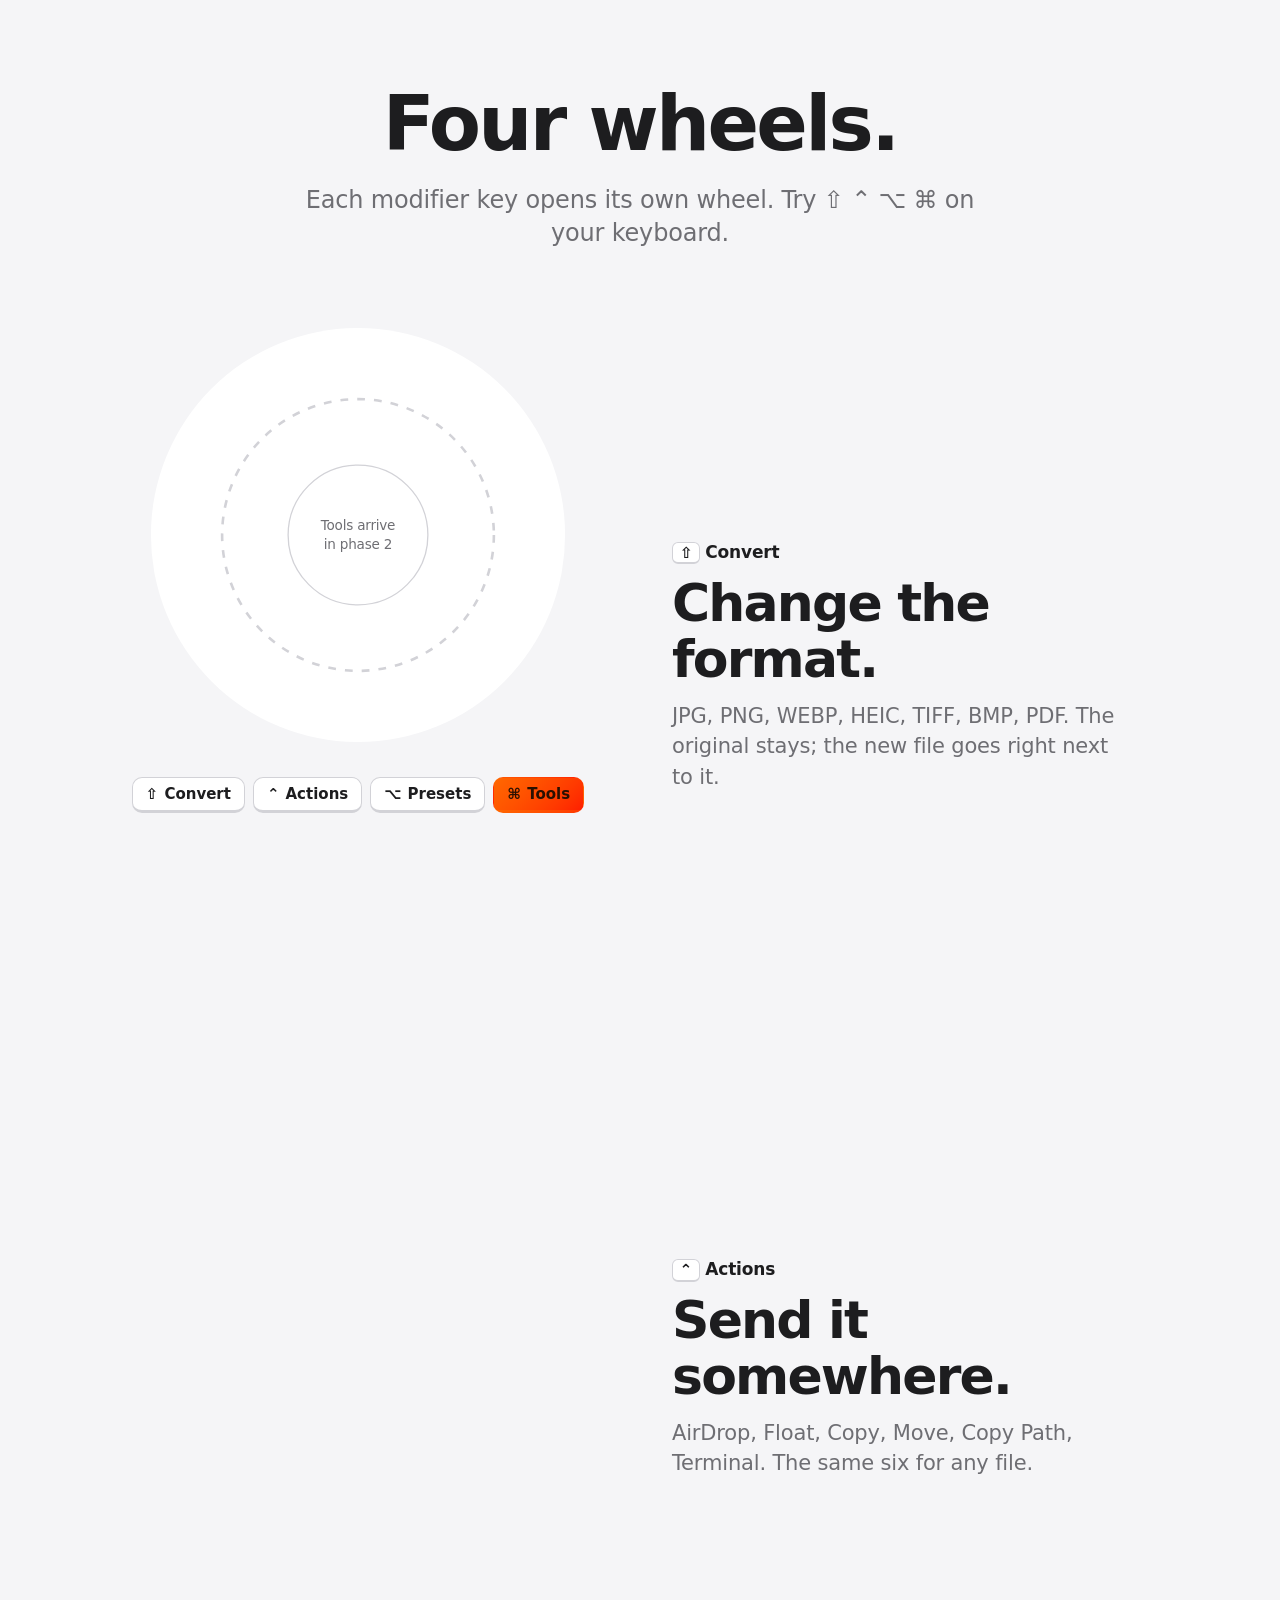
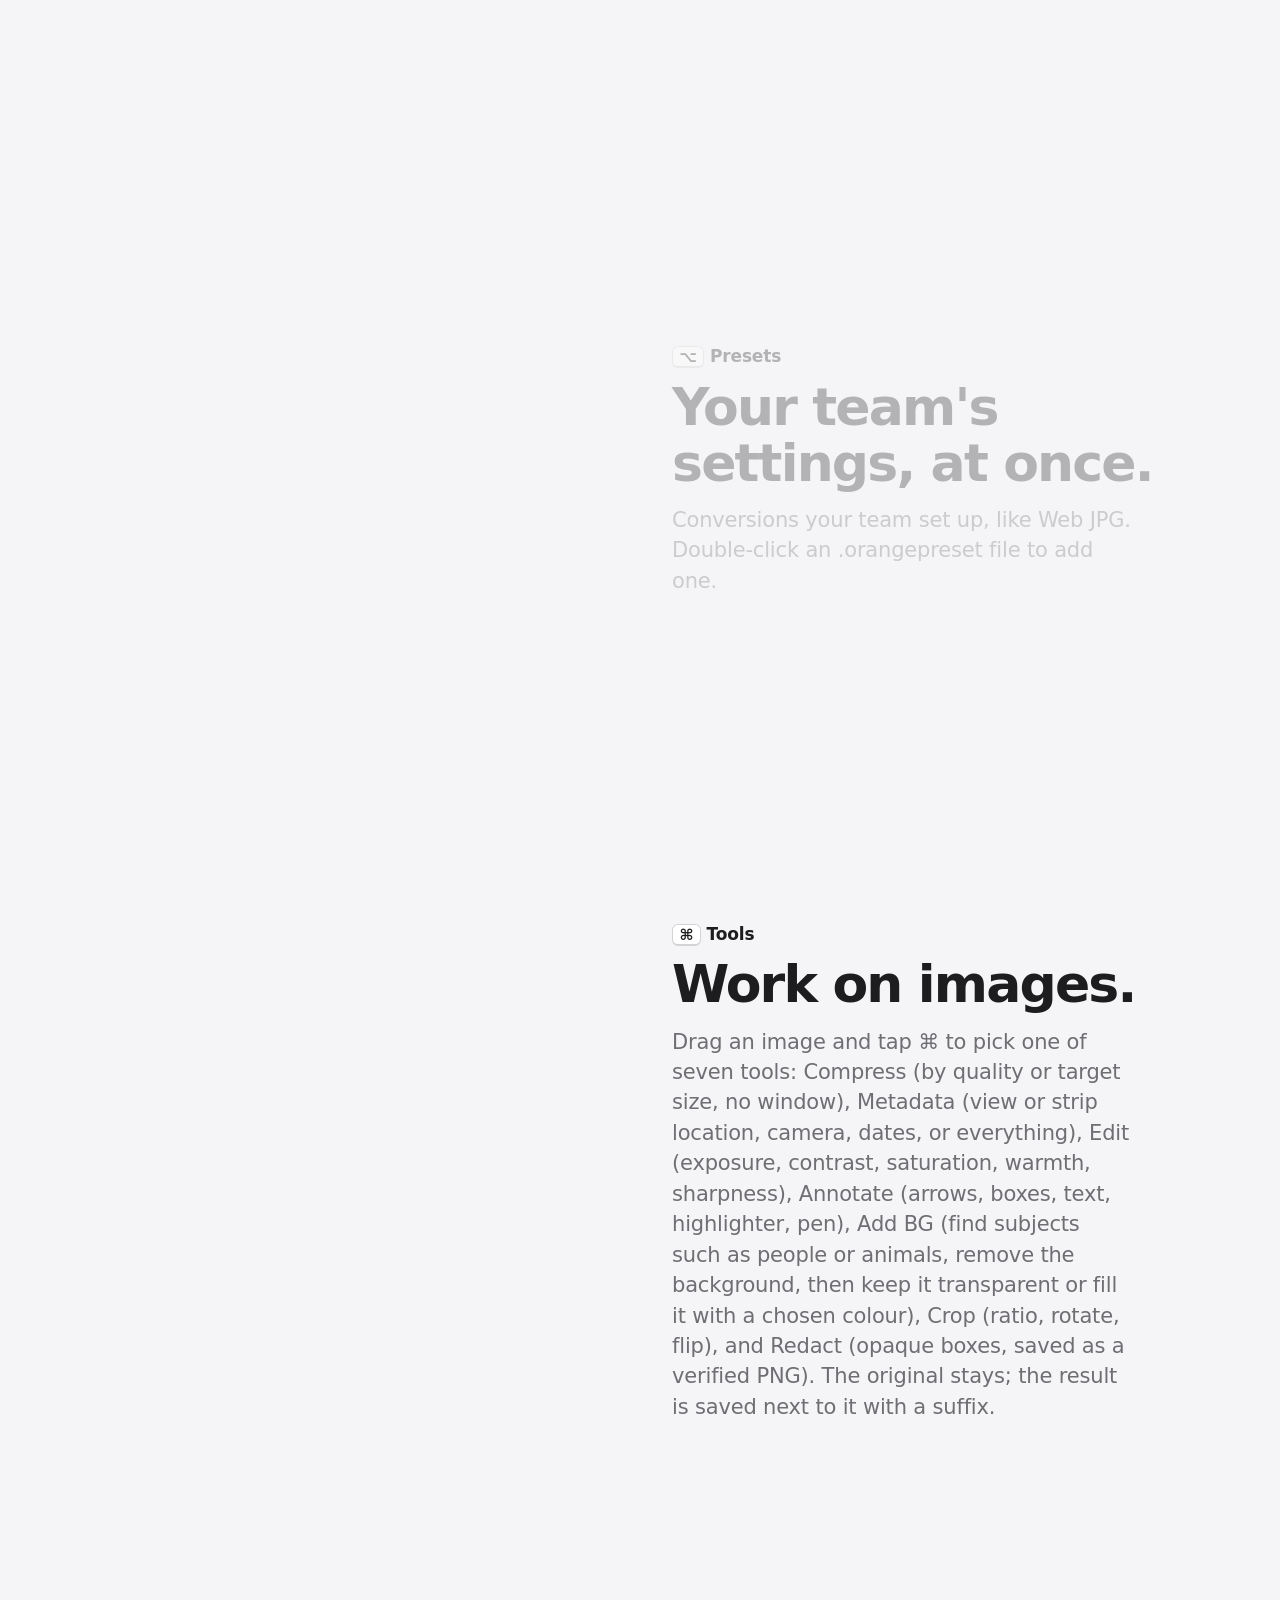
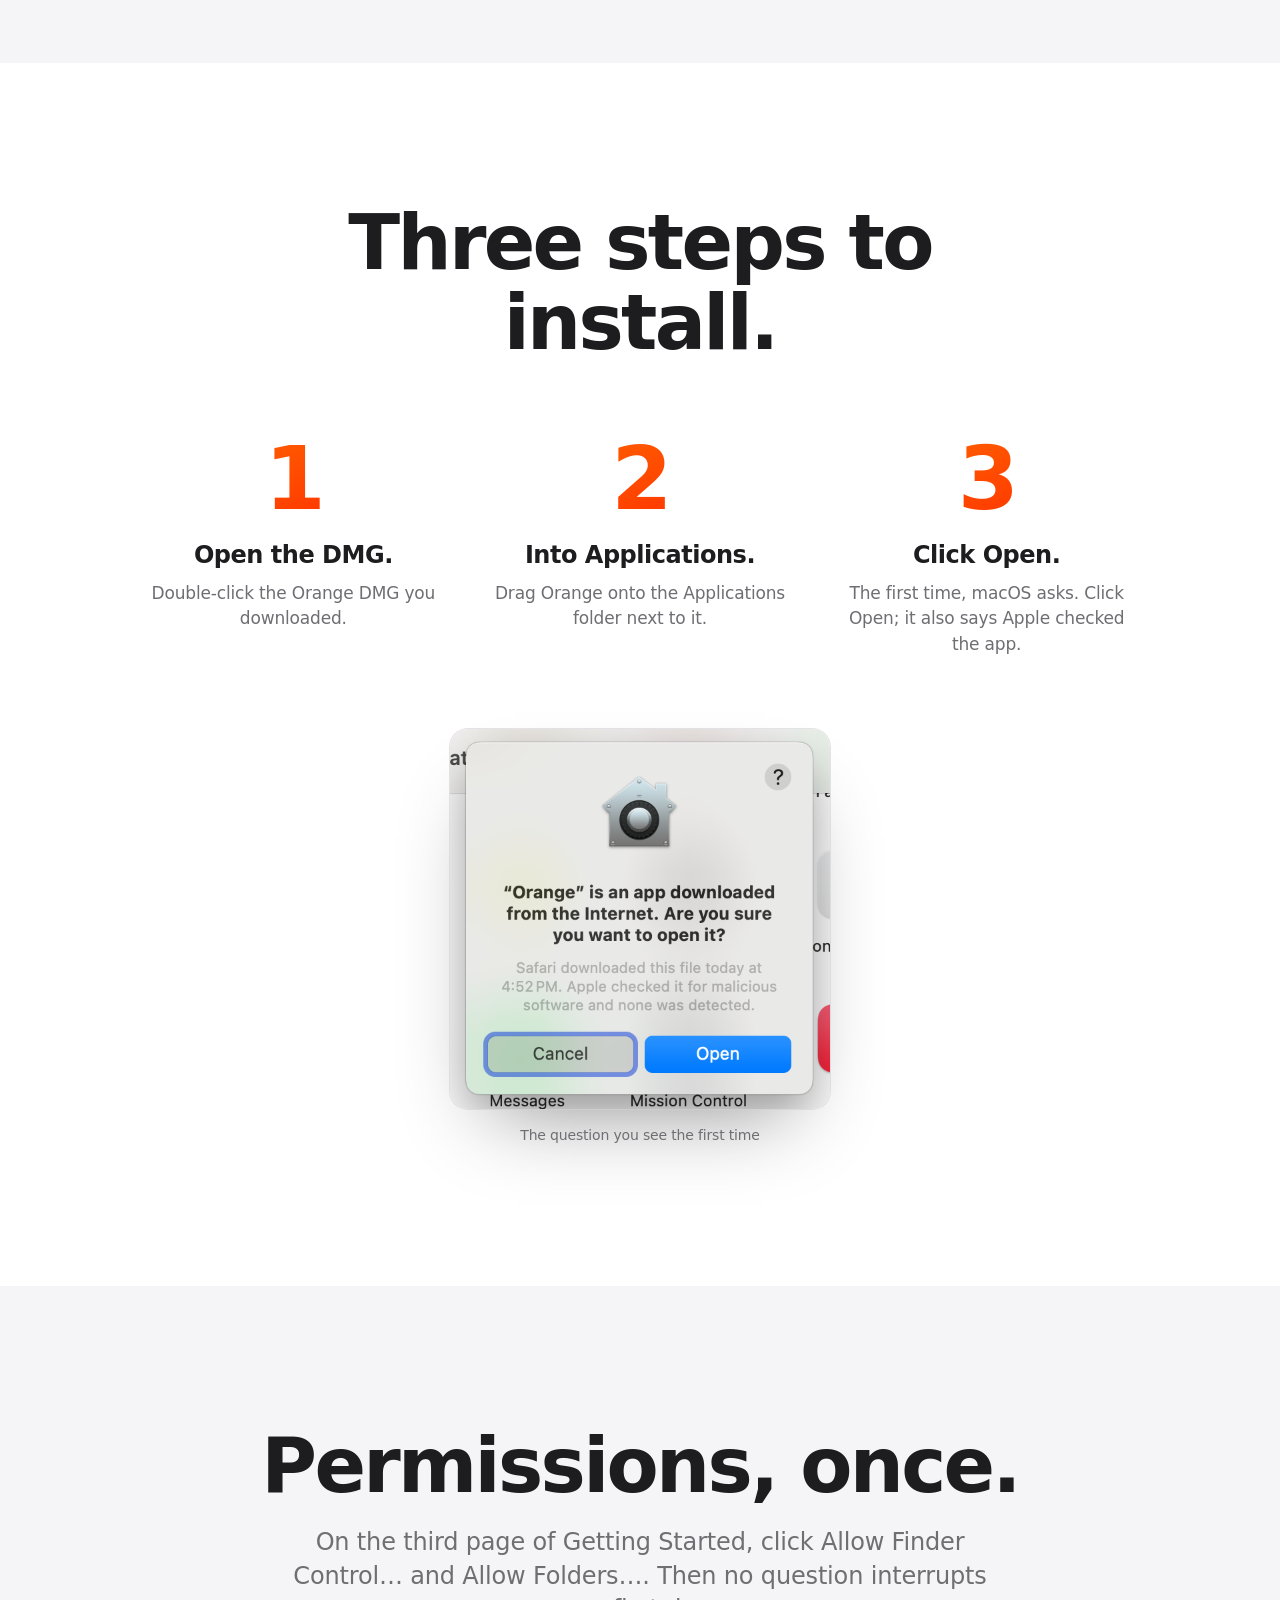
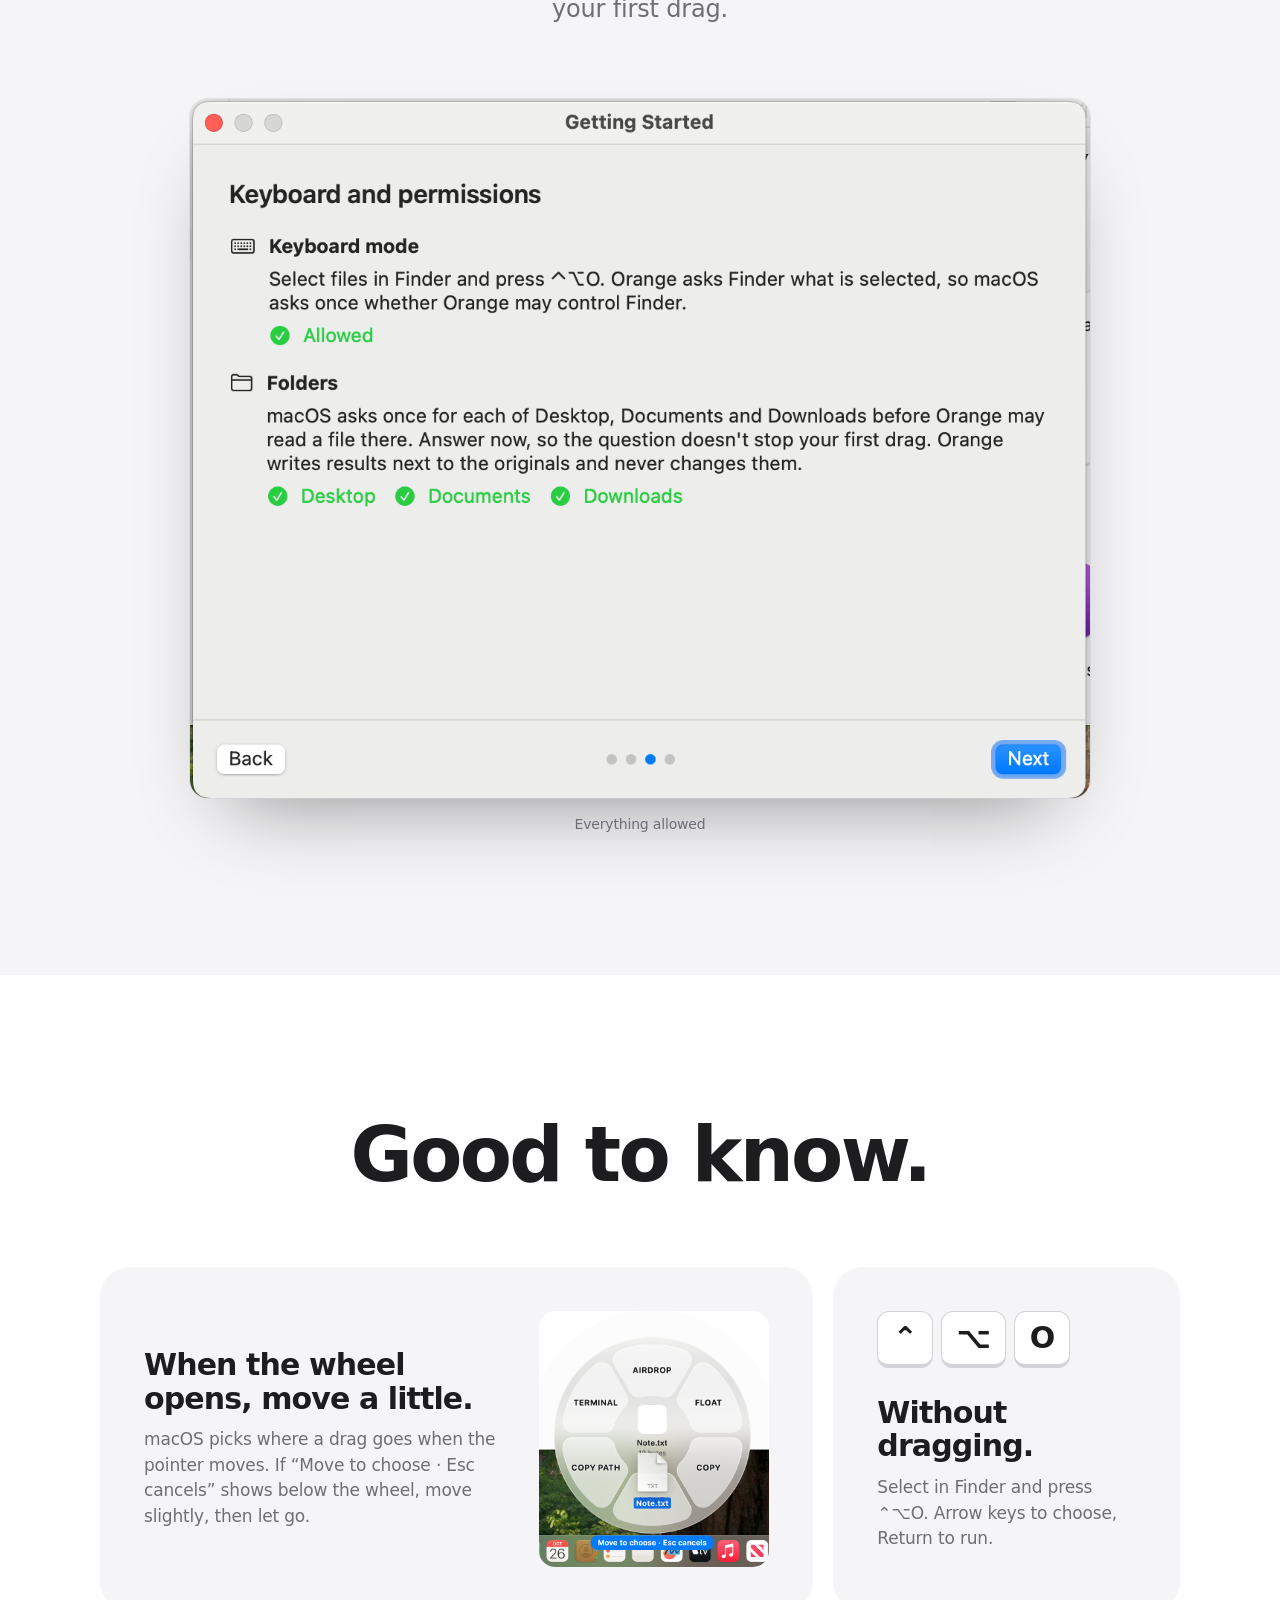
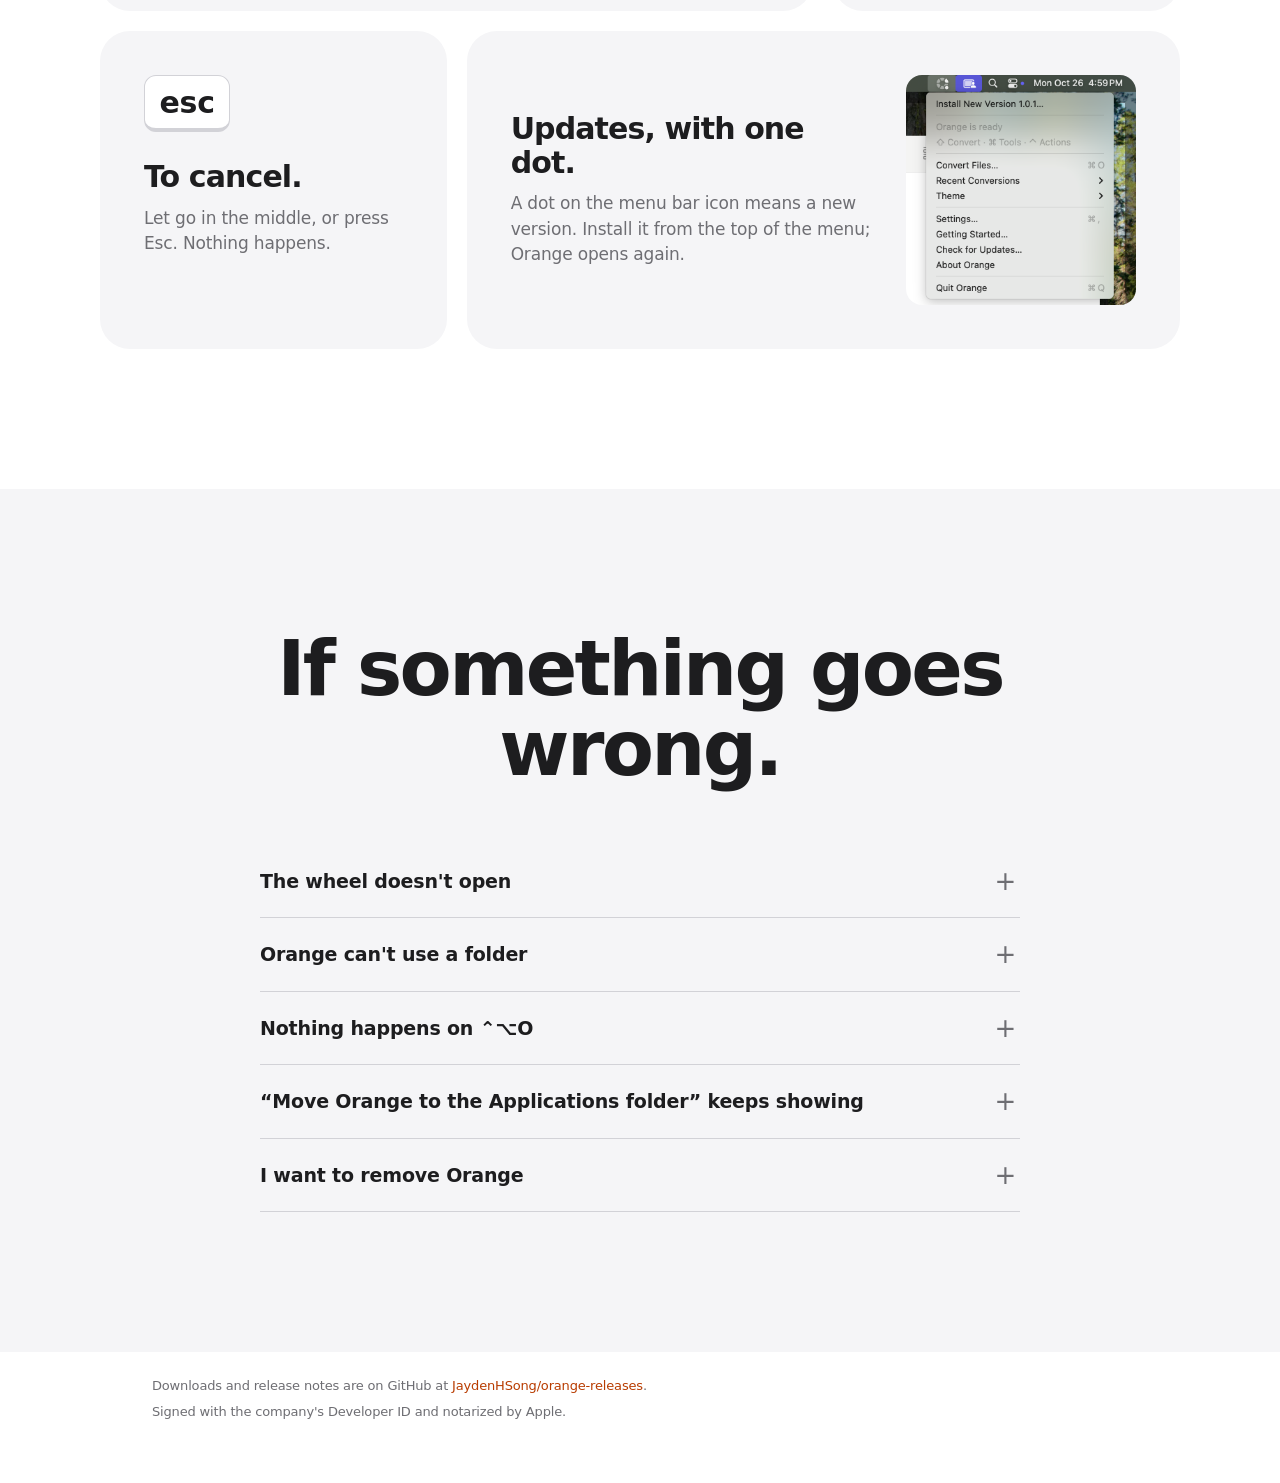
==== commit e6270821: "Orange 1.1.1: Add BG joins the tools (seven tools on the landing page)" ====
--- a/docs/en/index.html
+++ b/docs/en/index.html
@@ -55,7 +55,7 @@
 <div class="panel" data-kind="convert"><p class="panel-key"><kbd>⇧</kbd> Convert</p><h3>Change the format.</h3><p>JPG, PNG, WEBP, HEIC, TIFF, BMP, PDF. The original stays; the new file goes right next to it.</p></div>
 <div class="panel" data-kind="actions"><p class="panel-key"><kbd>⌃</kbd> Actions</p><h3>Send it somewhere.</h3><p>AirDrop, Float, Copy, Move, Copy Path, Terminal. The same six for any file.</p></div>
 <div class="panel" data-kind="presets"><p class="panel-key"><kbd>⌥</kbd> Presets</p><h3>Your team's settings, at once.</h3><p>Conversions your team set up, like Web JPG. Double-click an .orangepreset file to add one.</p></div>
-<div class="panel" data-kind="tools"><p class="panel-key"><kbd>⌘</kbd> Tools</p><h3>Work on images.</h3><p>Drag an image and tap ⌘ to pick one of six tools: Compress (by quality or target size, no window), Metadata (view or strip location, camera, dates, or everything), Edit (exposure, contrast, saturation, warmth, sharpness), Annotate (arrows, boxes, text, highlighter, pen), Crop (ratio, rotate, flip), and Redact (opaque boxes, saved as a verified PNG). The original stays; the result is saved next to it with a suffix.</p></div>
+<div class="panel" data-kind="tools"><p class="panel-key"><kbd>⌘</kbd> Tools</p><h3>Work on images.</h3><p>Drag an image and tap ⌘ to pick one of seven tools: Compress (by quality or target size, no window), Metadata (view or strip location, camera, dates, or everything), Edit (exposure, contrast, saturation, warmth, sharpness), Annotate (arrows, boxes, text, highlighter, pen), Add BG (find subjects such as people or animals, remove the background, then keep it transparent or fill it with a chosen colour), Crop (ratio, rotate, flip), and Redact (opaque boxes, saved as a verified PNG). The original stays; the result is saved next to it with a suffix.</p></div>
       </div>
     </div>
   </section>
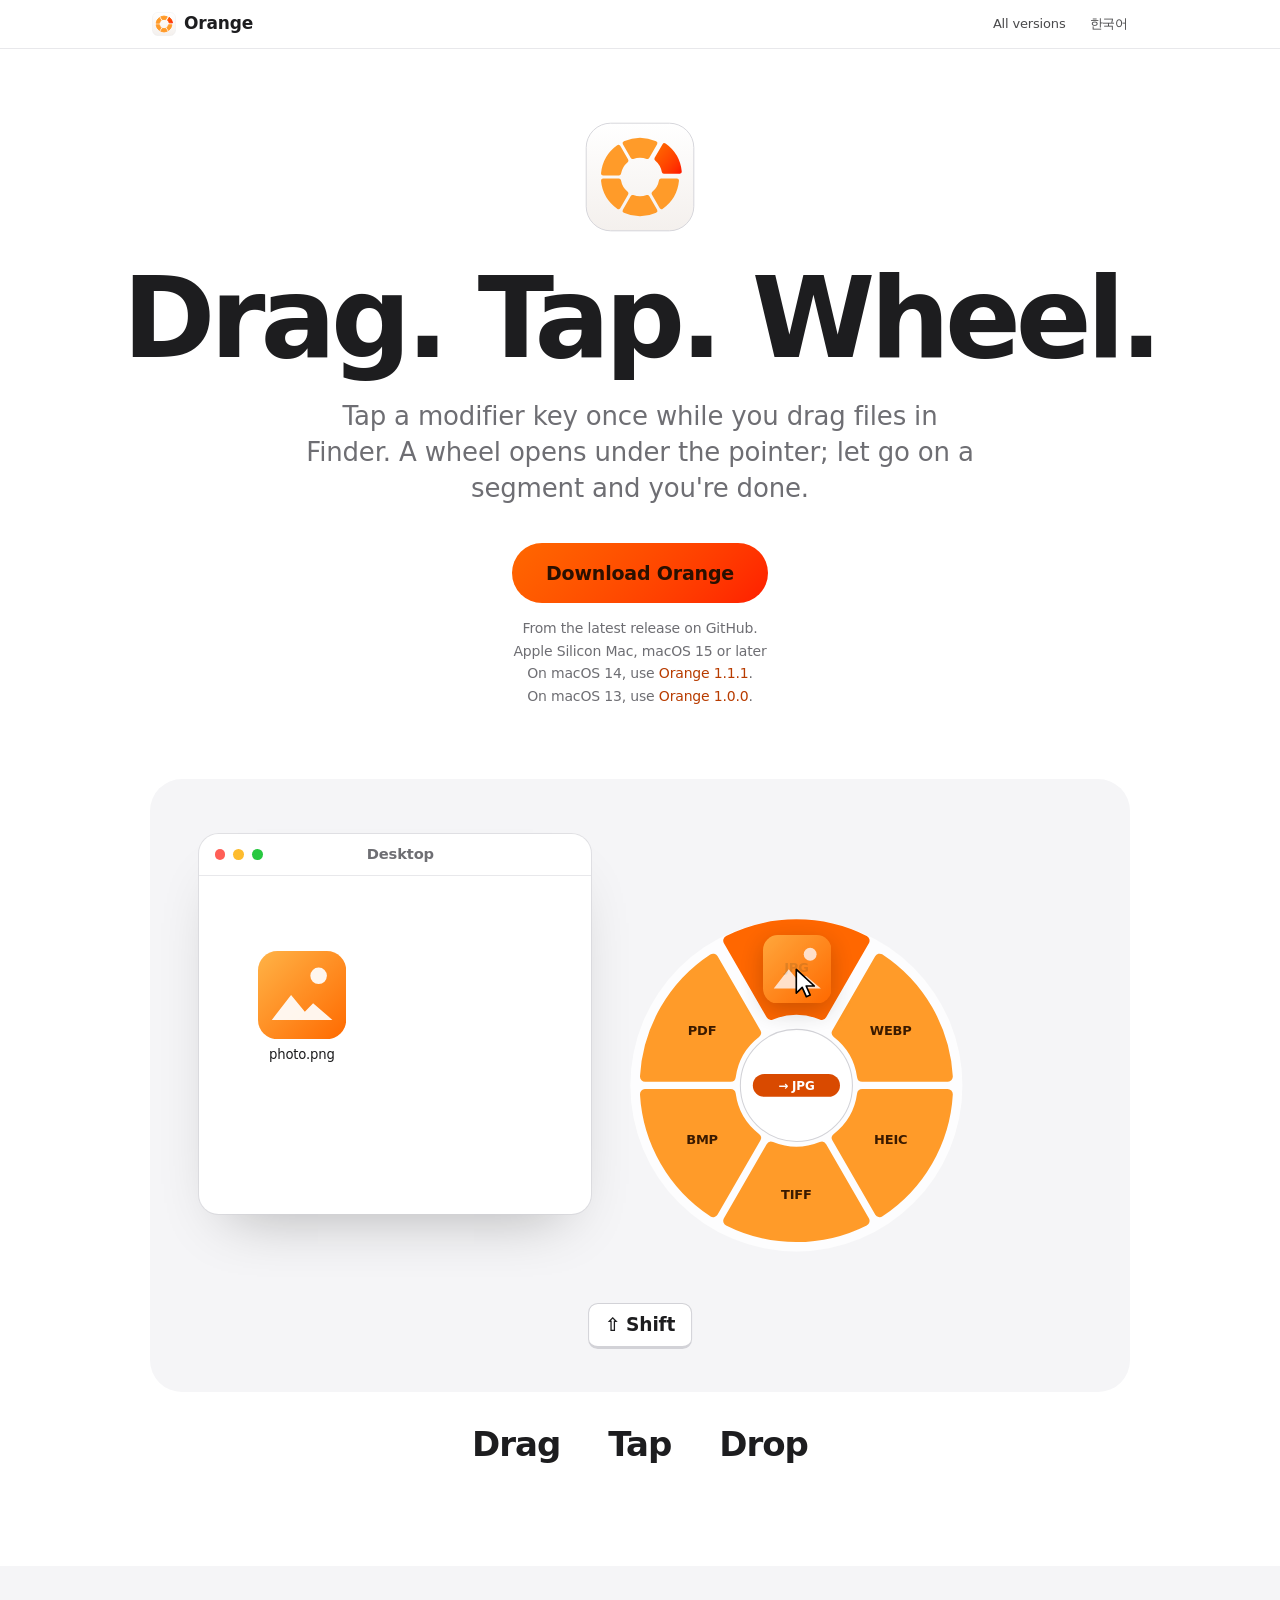
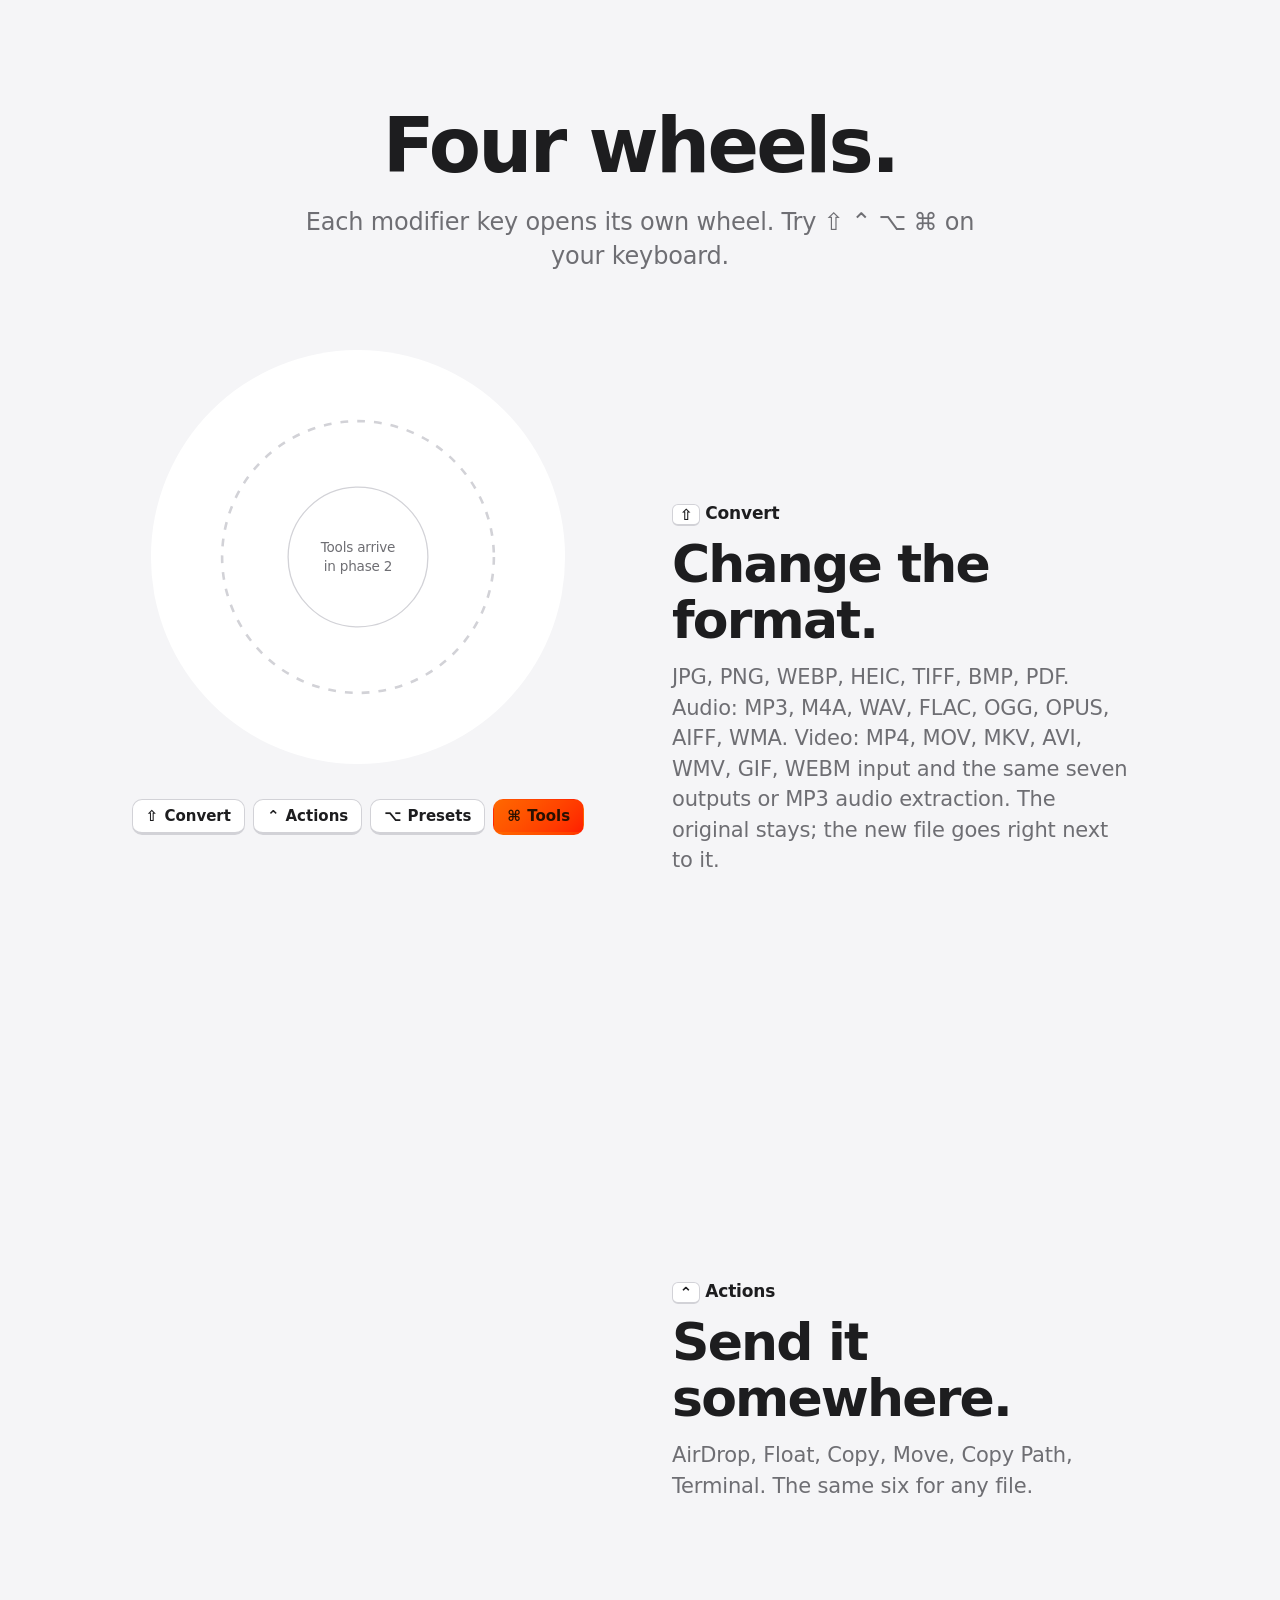
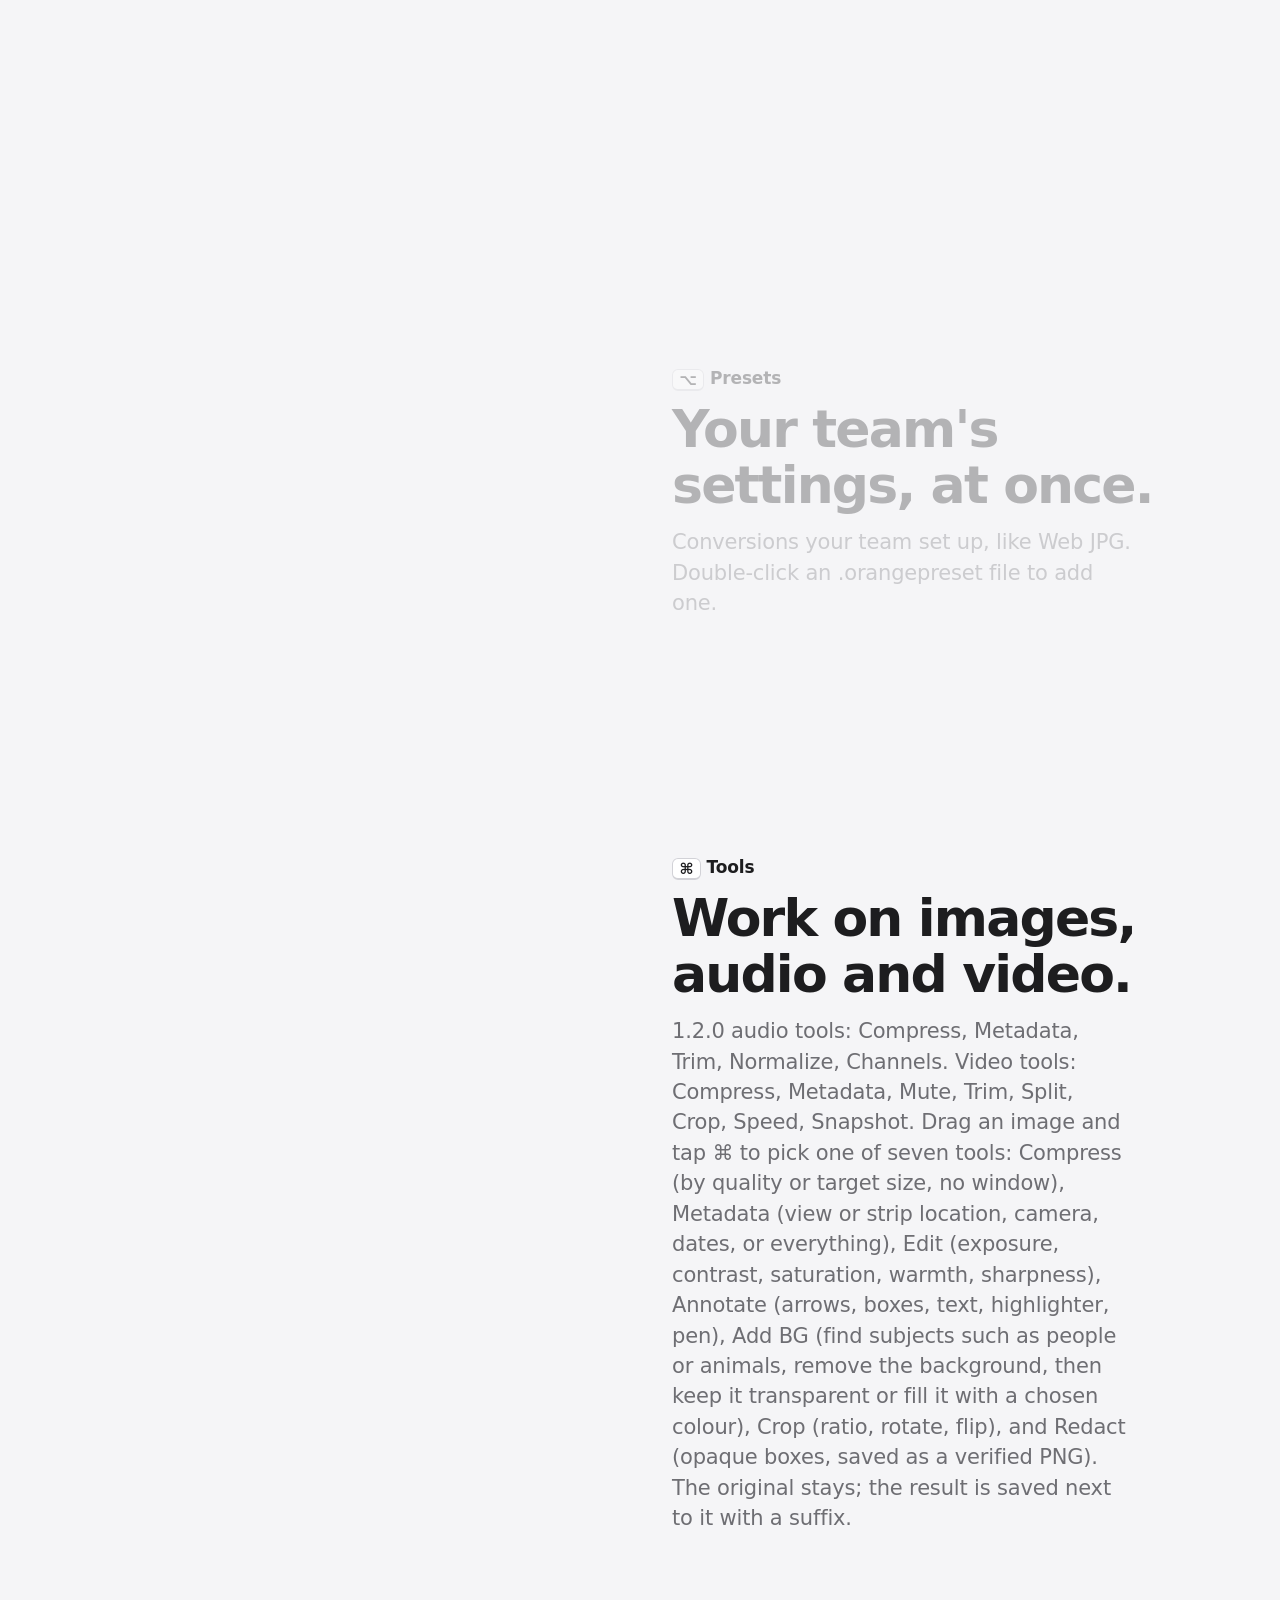
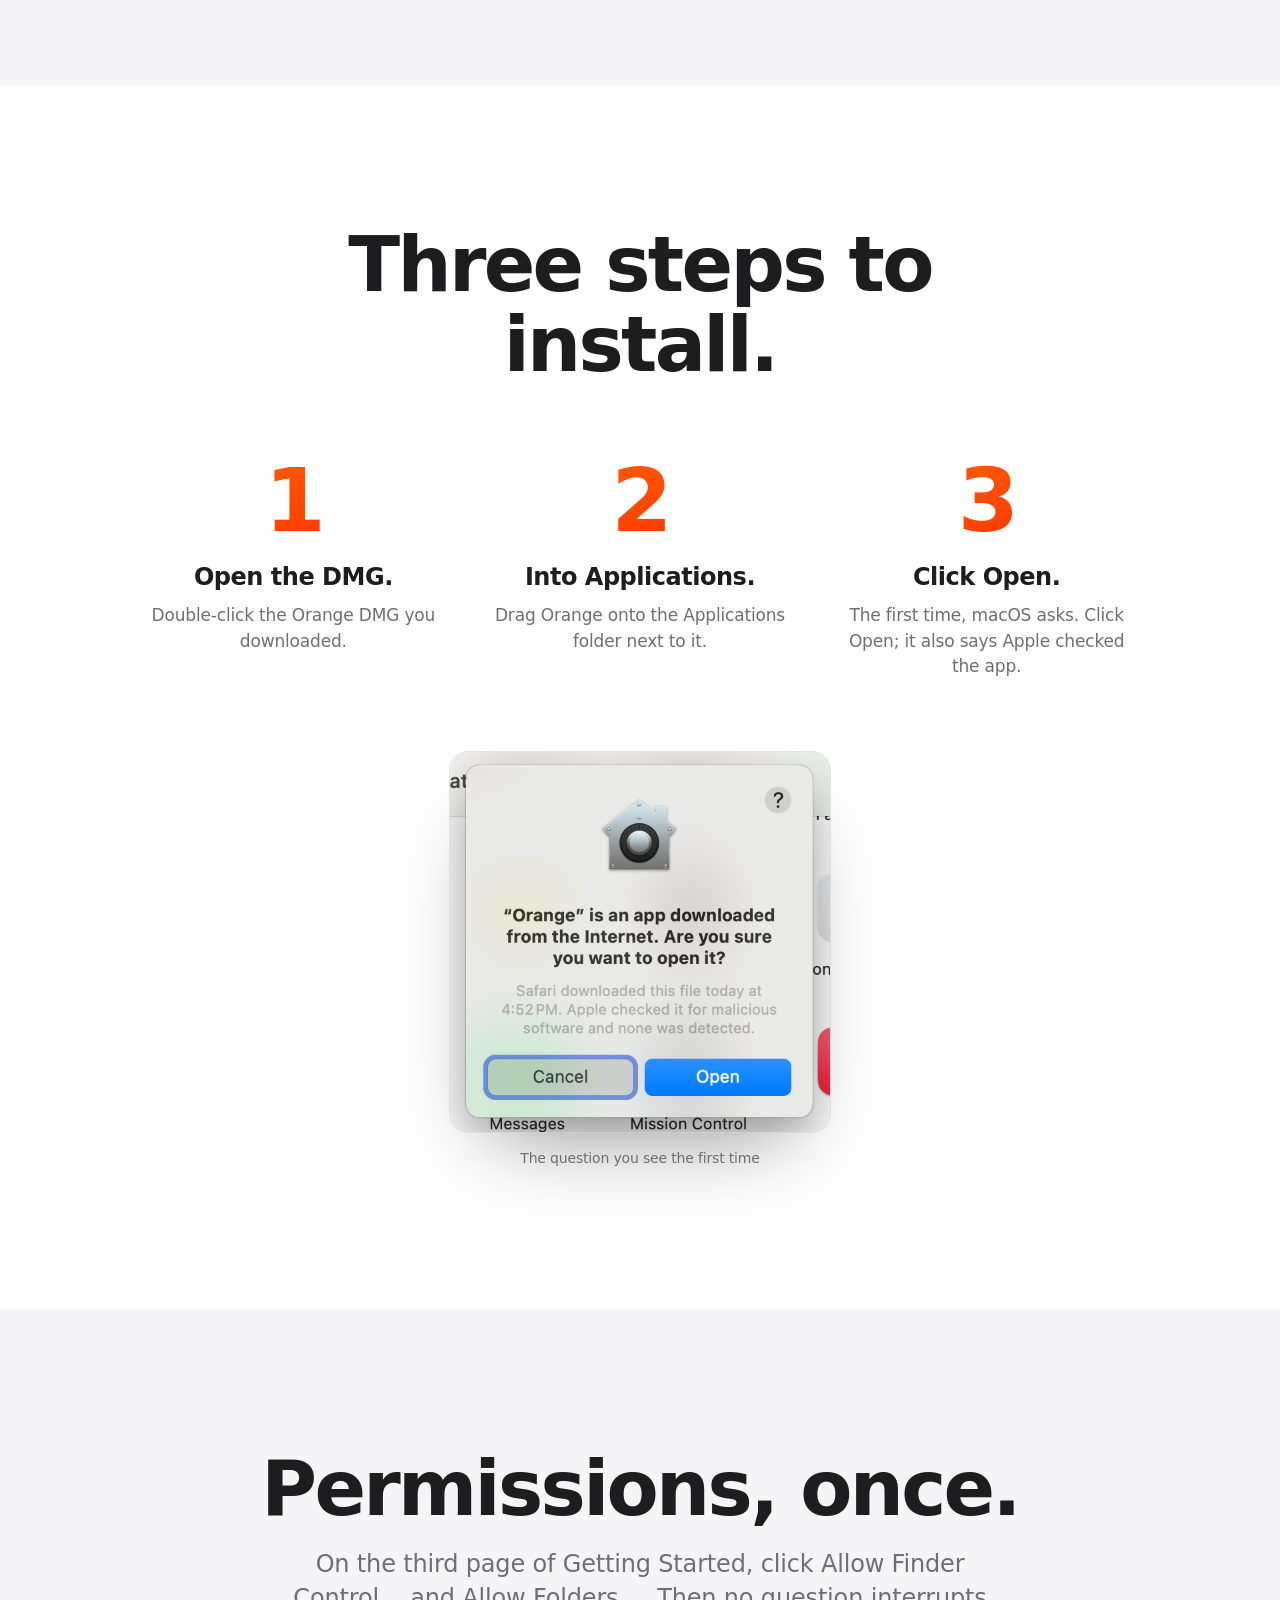
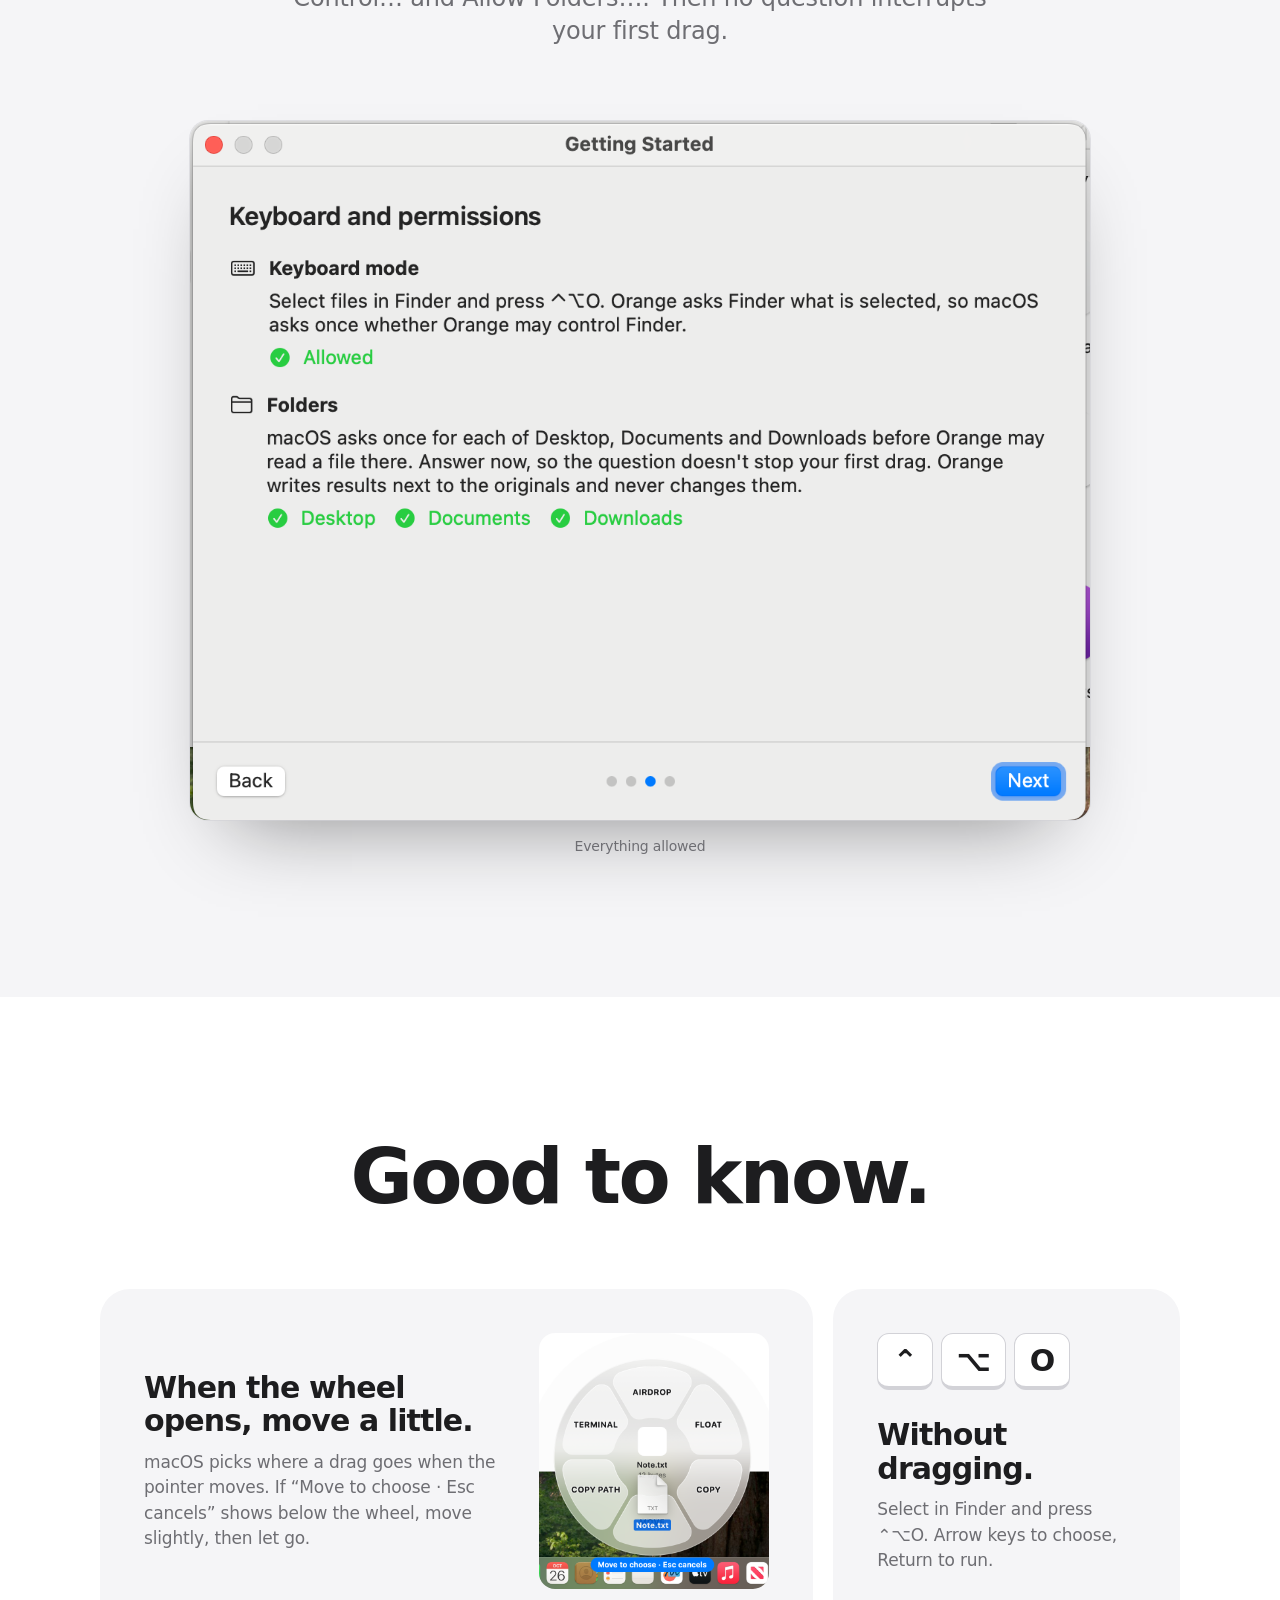
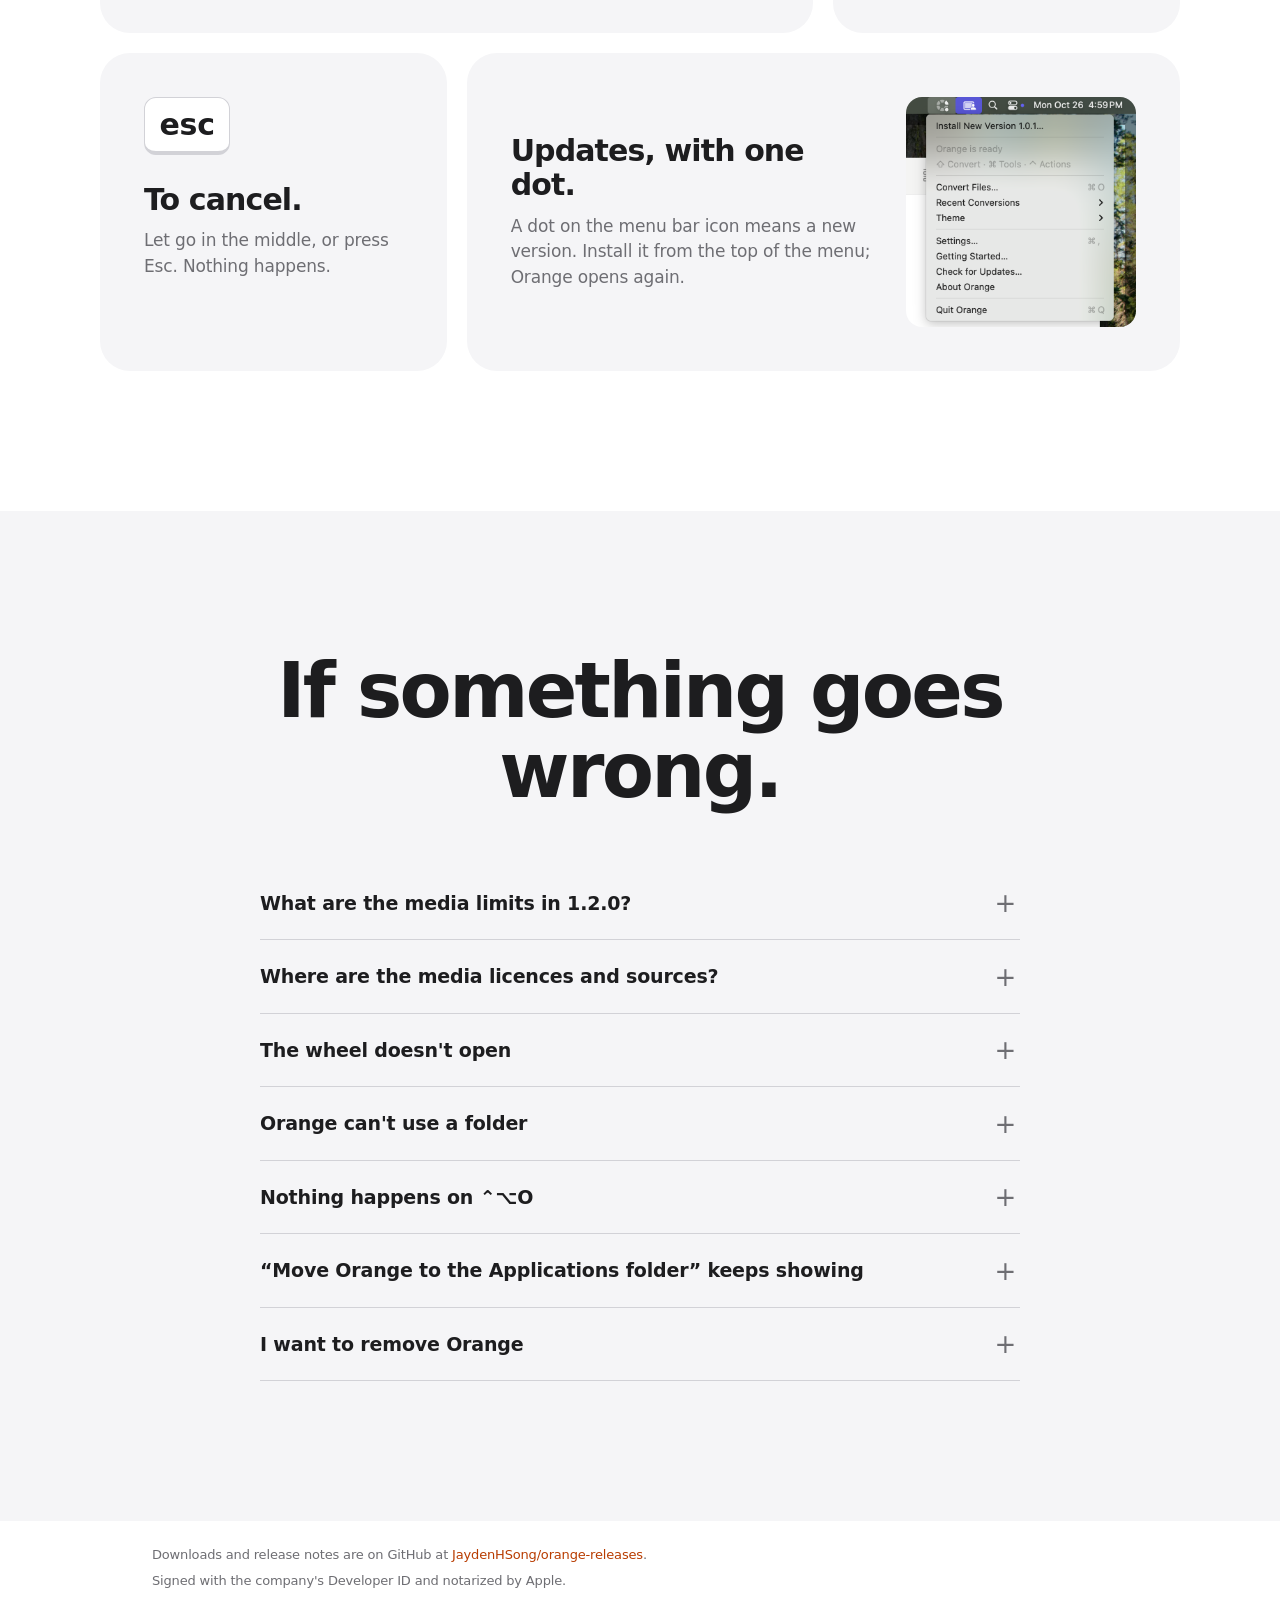
==== commit 7ea45d0c: "Orange 1.2.0: audio and video on the landing page (Korean and English); macOS 14 keeps 1.1.1, macOS " ====
--- a/docs/en/index.html
+++ b/docs/en/index.html
@@ -26,7 +26,7 @@
     <p class="lede">Tap a modifier key once while you drag files in Finder. A wheel opens under the pointer; let go on a segment and you're done.</p>
     <div class="cta">
       <a class="get" id="get" href="https://github.com/JaydenHSong/orange-releases/releases/latest"><span id="get-label">Download Orange</span></a>
-      <p class="get-meta"><span id="get-meta">From the latest release on GitHub.</span><br>Apple Silicon Mac, macOS 14 or later<br>On macOS 13, use <a href="https://github.com/JaydenHSong/orange-releases/releases/tag/v1.0.0">Orange 1.0.0</a>.</p>
+      <p class="get-meta"><span id="get-meta">From the latest release on GitHub.</span><br>Apple Silicon Mac, macOS 15 or later<br>On macOS 14, use <a href="https://github.com/JaydenHSong/orange-releases/releases/tag/v1.1.1">Orange 1.1.1</a>.<br>On macOS 13, use <a href="https://github.com/JaydenHSong/orange-releases/releases/tag/v1.0.0">Orange 1.0.0</a>.</p>
     </div>
     <div class="stage" id="stage" role="img" aria-label="A file is dragged, Shift is tapped, the wheel opens, and dropping on JPG puts a JPG file next to the original">
       <div class="finder"><div class="finder-bar"><i></i><i></i><i></i><span>Desktop</span></div></div>
@@ -52,10 +52,10 @@
         <div class="keys" id="keys"><button type="button" data-kind="convert" aria-pressed="true"><b>⇧</b>Convert</button><button type="button" data-kind="actions" aria-pressed="false"><b>⌃</b>Actions</button><button type="button" data-kind="presets" aria-pressed="false"><b>⌥</b>Presets</button><button type="button" data-kind="tools" aria-pressed="false"><b>⌘</b>Tools</button></div>
       </div>
       <div class="panels">
-<div class="panel" data-kind="convert"><p class="panel-key"><kbd>⇧</kbd> Convert</p><h3>Change the format.</h3><p>JPG, PNG, WEBP, HEIC, TIFF, BMP, PDF. The original stays; the new file goes right next to it.</p></div>
+<div class="panel" data-kind="convert"><p class="panel-key"><kbd>⇧</kbd> Convert</p><h3>Change the format.</h3><p>JPG, PNG, WEBP, HEIC, TIFF, BMP, PDF. Audio: MP3, M4A, WAV, FLAC, OGG, OPUS, AIFF, WMA. Video: MP4, MOV, MKV, AVI, WMV, GIF, WEBM input and the same seven outputs or MP3 audio extraction. The original stays; the new file goes right next to it.</p></div>
 <div class="panel" data-kind="actions"><p class="panel-key"><kbd>⌃</kbd> Actions</p><h3>Send it somewhere.</h3><p>AirDrop, Float, Copy, Move, Copy Path, Terminal. The same six for any file.</p></div>
 <div class="panel" data-kind="presets"><p class="panel-key"><kbd>⌥</kbd> Presets</p><h3>Your team's settings, at once.</h3><p>Conversions your team set up, like Web JPG. Double-click an .orangepreset file to add one.</p></div>
-<div class="panel" data-kind="tools"><p class="panel-key"><kbd>⌘</kbd> Tools</p><h3>Work on images.</h3><p>Drag an image and tap ⌘ to pick one of seven tools: Compress (by quality or target size, no window), Metadata (view or strip location, camera, dates, or everything), Edit (exposure, contrast, saturation, warmth, sharpness), Annotate (arrows, boxes, text, highlighter, pen), Add BG (find subjects such as people or animals, remove the background, then keep it transparent or fill it with a chosen colour), Crop (ratio, rotate, flip), and Redact (opaque boxes, saved as a verified PNG). The original stays; the result is saved next to it with a suffix.</p></div>
+<div class="panel" data-kind="tools"><p class="panel-key"><kbd>⌘</kbd> Tools</p><h3>Work on images, audio and video.</h3><p>1.2.0 audio tools: Compress, Metadata, Trim, Normalize, Channels. Video tools: Compress, Metadata, Mute, Trim, Split, Crop, Speed, Snapshot. Drag an image and tap ⌘ to pick one of seven tools: Compress (by quality or target size, no window), Metadata (view or strip location, camera, dates, or everything), Edit (exposure, contrast, saturation, warmth, sharpness), Annotate (arrows, boxes, text, highlighter, pen), Add BG (find subjects such as people or animals, remove the background, then keep it transparent or fill it with a chosen colour), Crop (ratio, rotate, flip), and Redact (opaque boxes, saved as a verified PNG). The original stays; the result is saved next to it with a suffix.</p></div>
       </div>
     </div>
   </section>
@@ -103,6 +103,8 @@
   <section class="help">
     <div class="center reveal"><h2>If something goes wrong.</h2></div>
     <div class="faq">
+<details><summary>What are the media limits in 1.2.0?</summary><p>Edit one local file at a time. Copy provider files to a local folder first. Some containers cannot preview or offer view-only Metadata. If a target size cannot be met, Orange explains why. HDR to SDR conversion asks before losing brightness or colour detail. HDR10+ and Dolby Vision profile 5 colour handling is unverified without device footage. Dolby Vision profile 5 and 12-bit input are unsupported. Mute preserves HDR only in compatible containers without re-encoding. The VoiceOver application chooser may omit Orange when VoiceOver starts first (since 1.1.0). Editor windows remain accessible; toggle VoiceOver with an editor open to restore the listing.</p></details>
+<details><summary>Where are the media licences and sources?</summary><p>Read full FFmpeg, LAME, Opus, Ogg, Vorbis, libvpx, dav1d and zimg notices, including IJG, zlib and WTFPL, offline in About. Corresponding sources, relink materials and SHA256SUMS are alongside the 1.2.0 release downloads.</p></details>
 <details><summary>The wheel doesn't open</summary><p>Tap the modifier key briefly while you drag, with the mouse button down. Holding it isn't a tap. If another app that opens a wheel on modifier taps is running, such as Tangerine, quit it or change Orange's keys in Settings › General.</p></details>
 <details><summary>Orange can't use a folder</summary><p>Turn that folder on for Orange in System Settings › Privacy &amp; Security › Files &amp; Folders. Open Settings on the third page of Getting Started goes there too.</p></details>
 <details><summary>Nothing happens on ⌃⌥O</summary><p>Select files in Finder first. If Orange can't see the Finder selection, turn on Finder under Orange in System Settings › Privacy &amp; Security › Automation. If another app uses the shortcut, change it in Settings › General.</p></details>
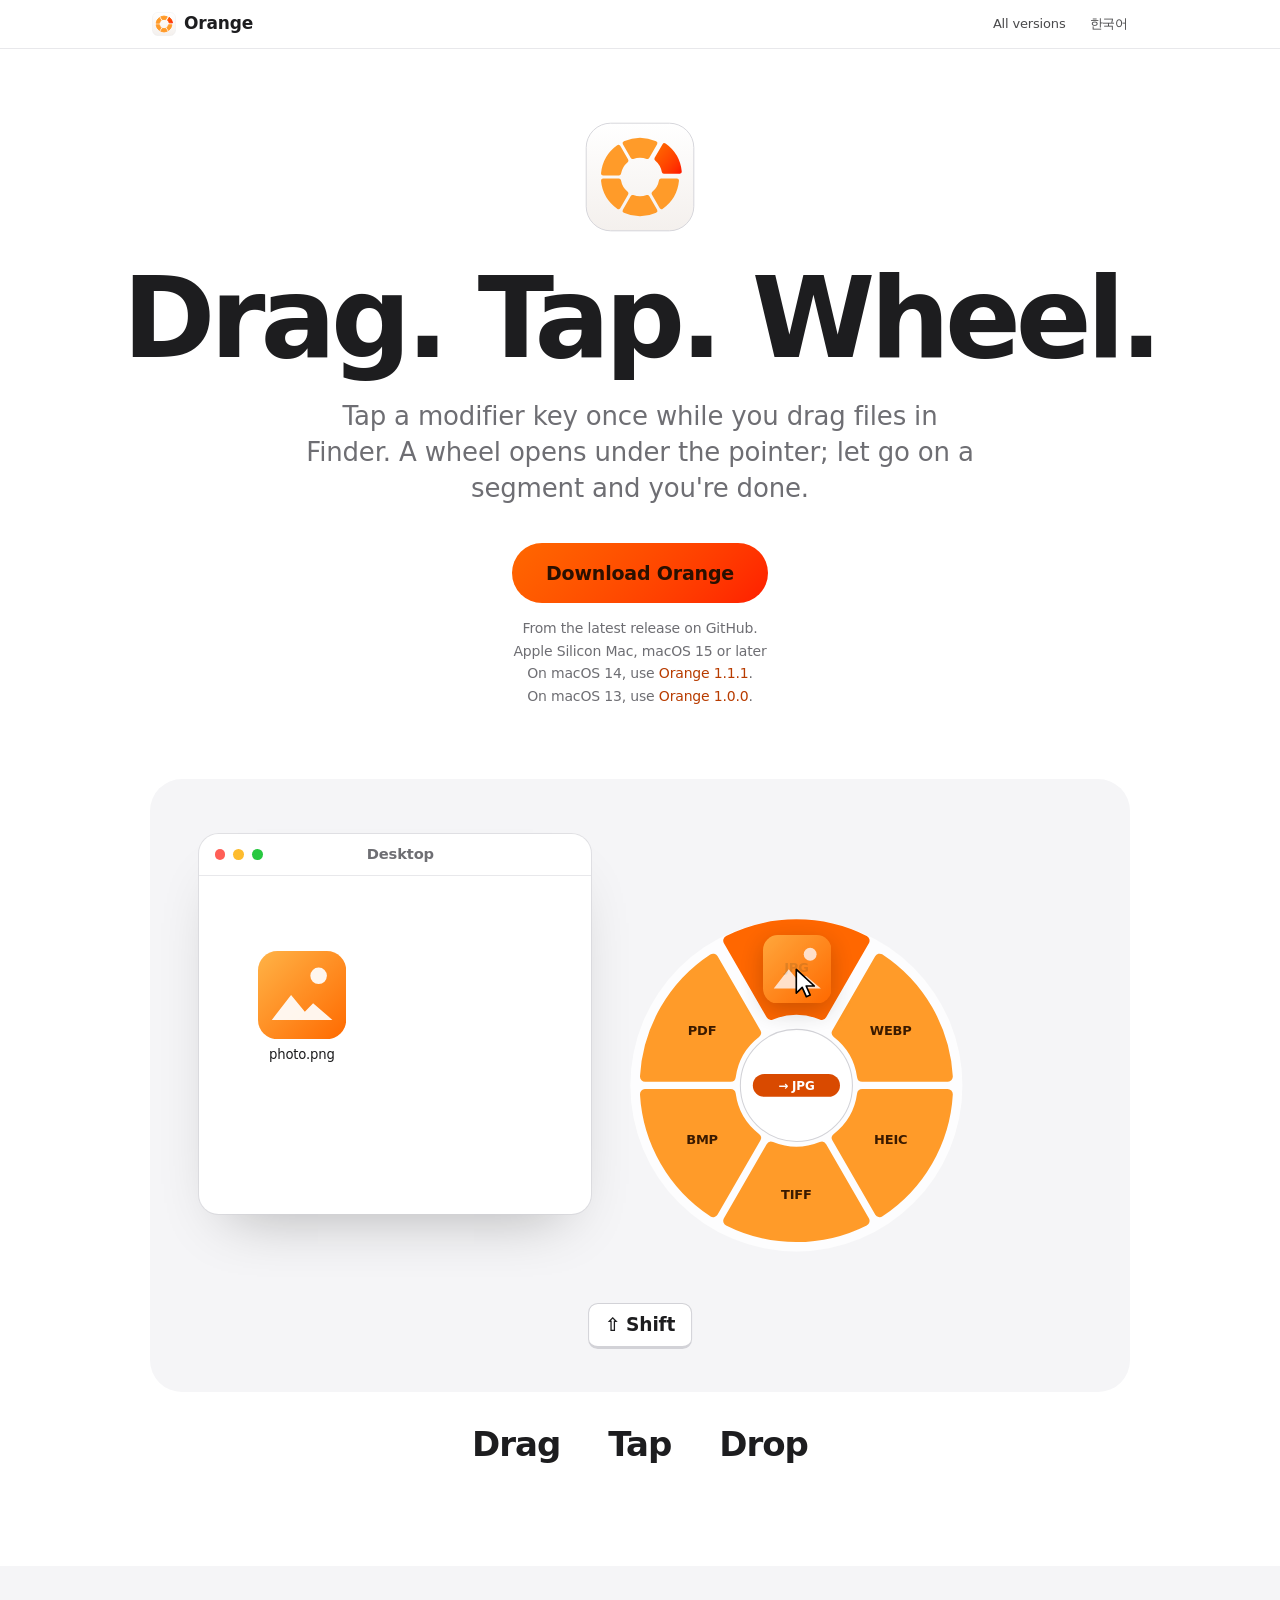
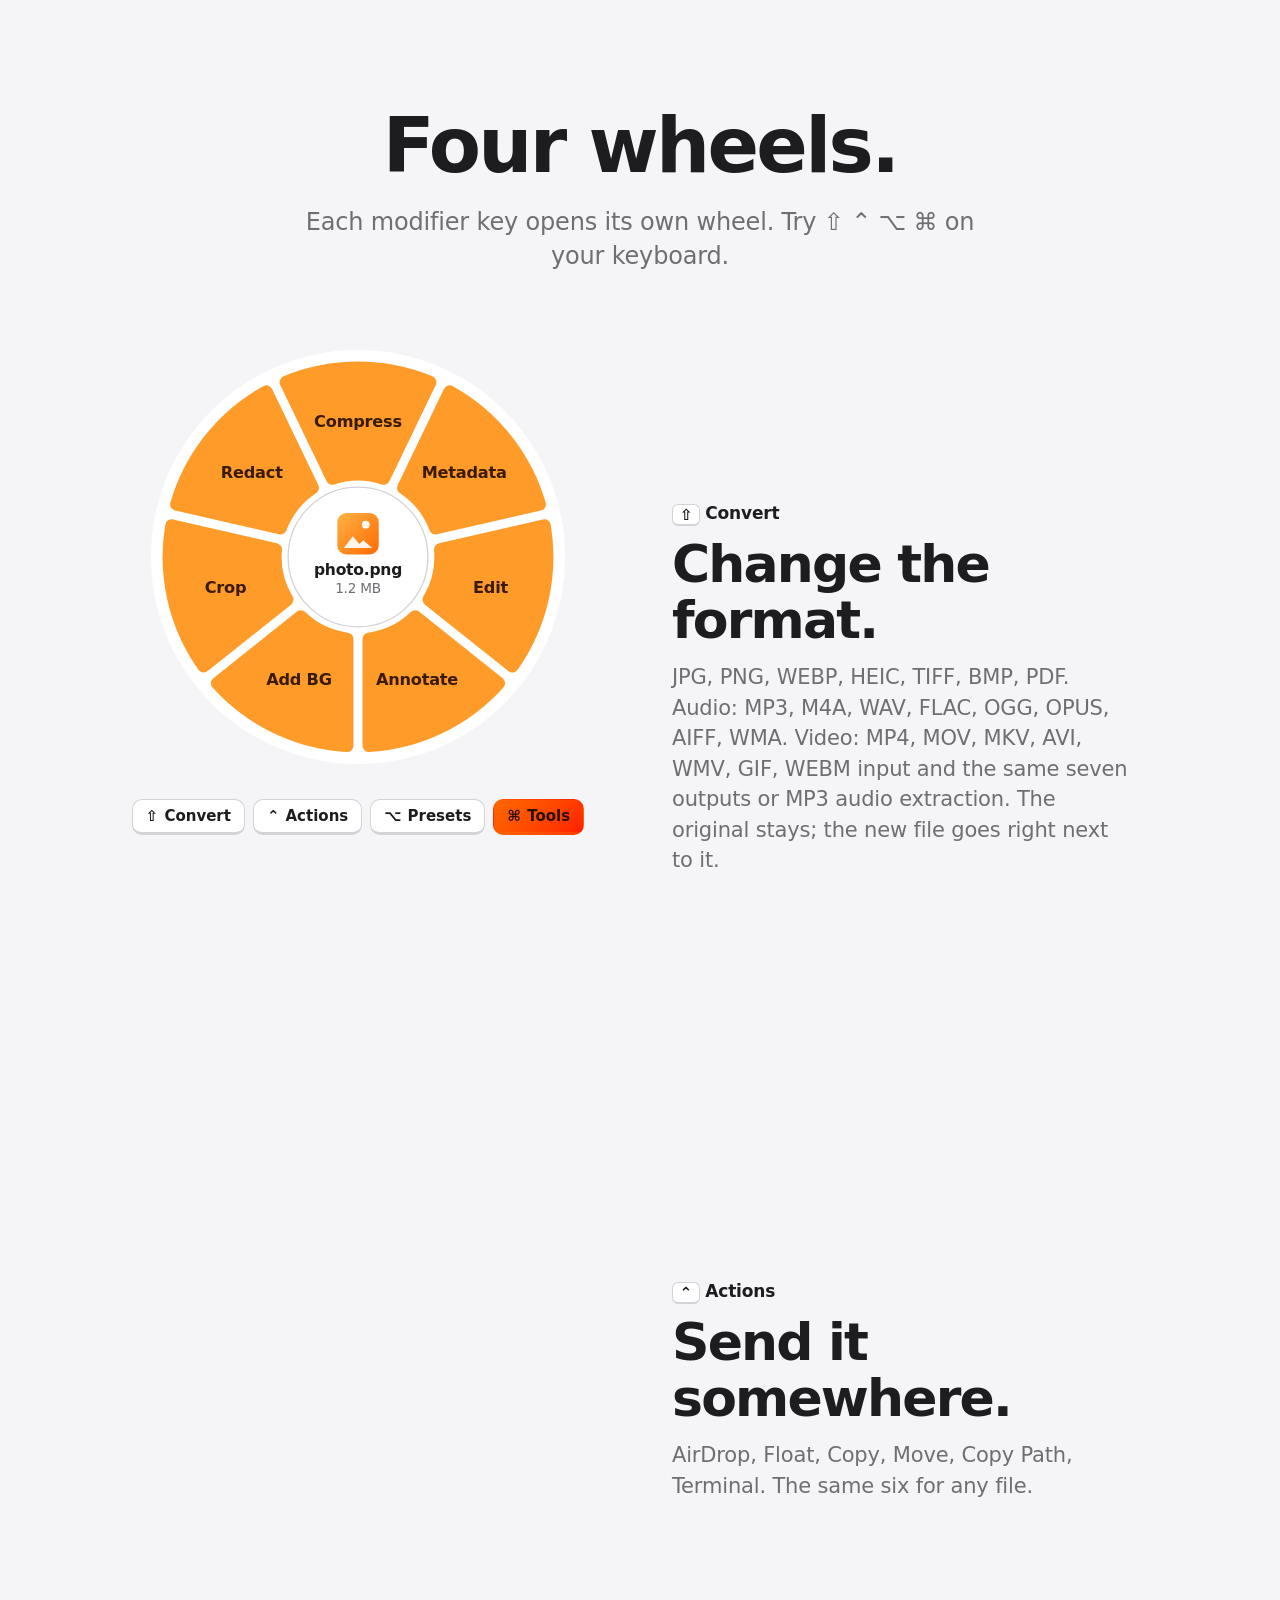
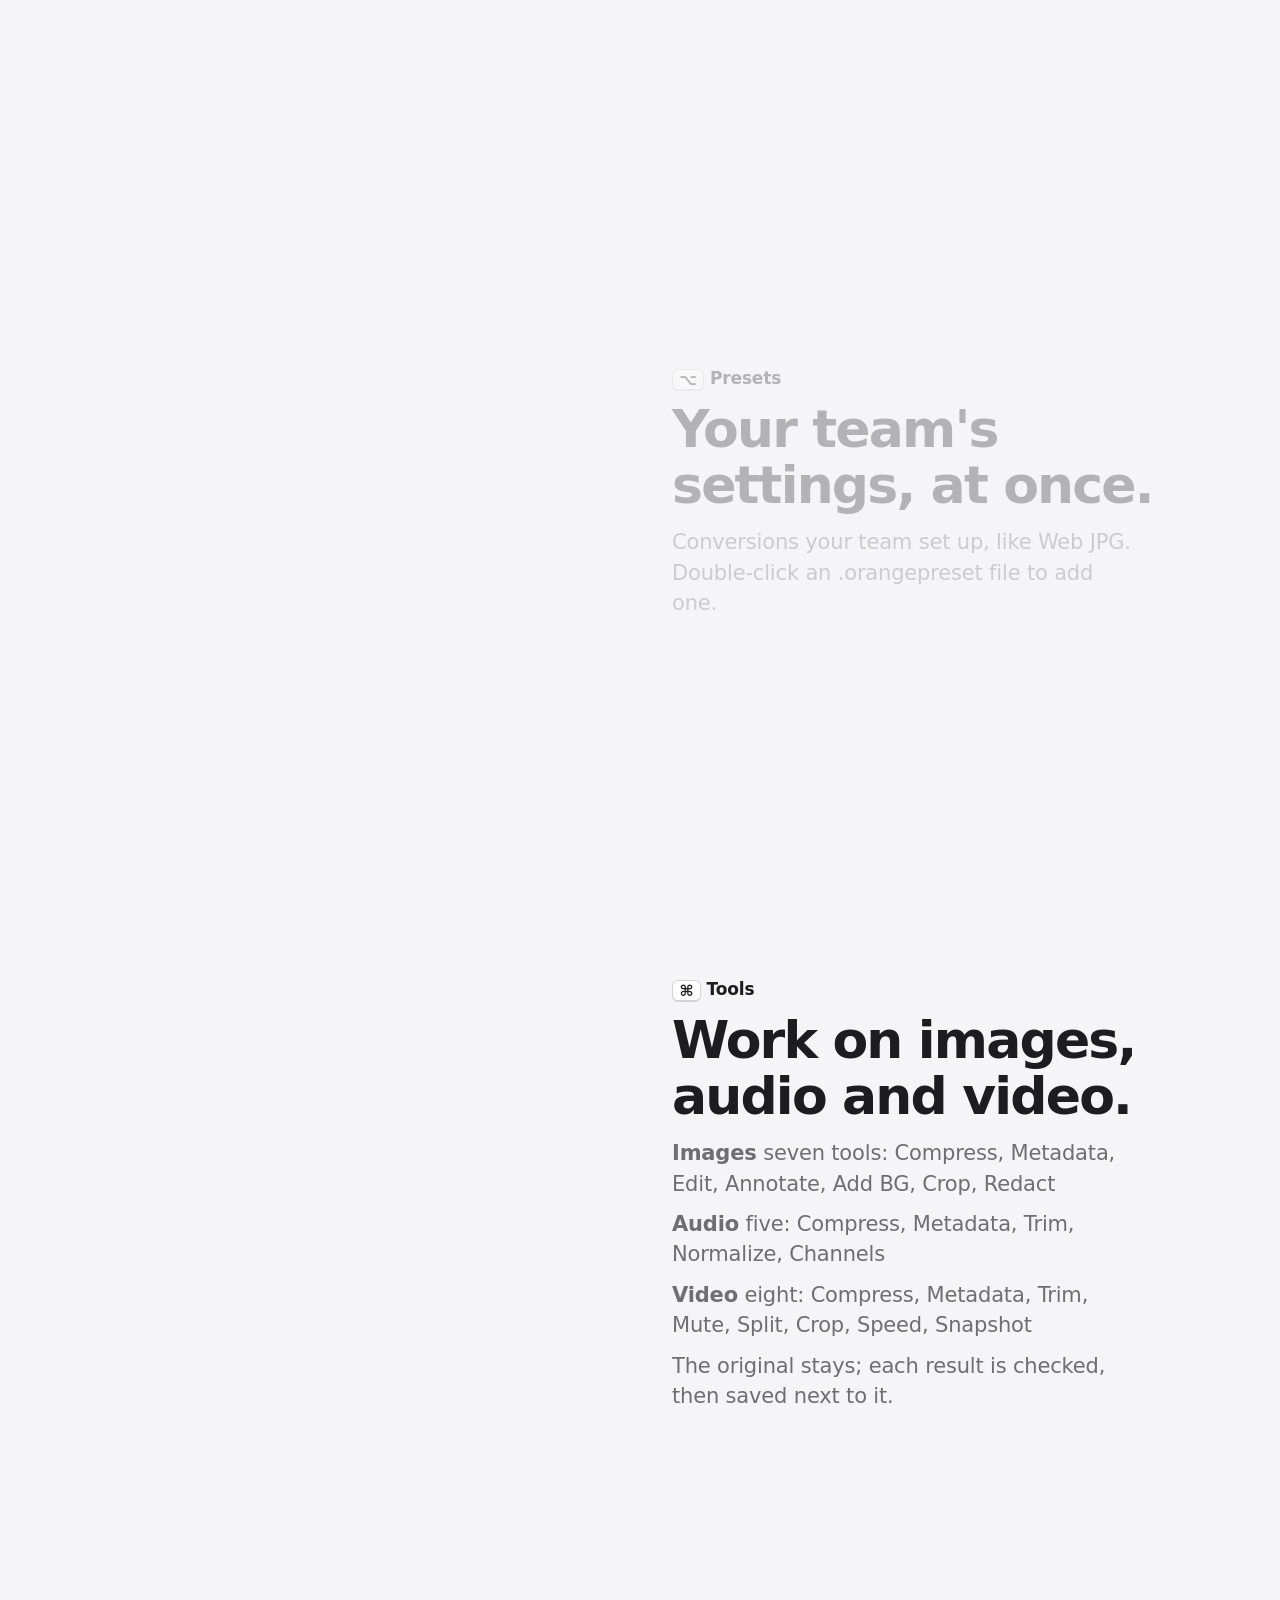
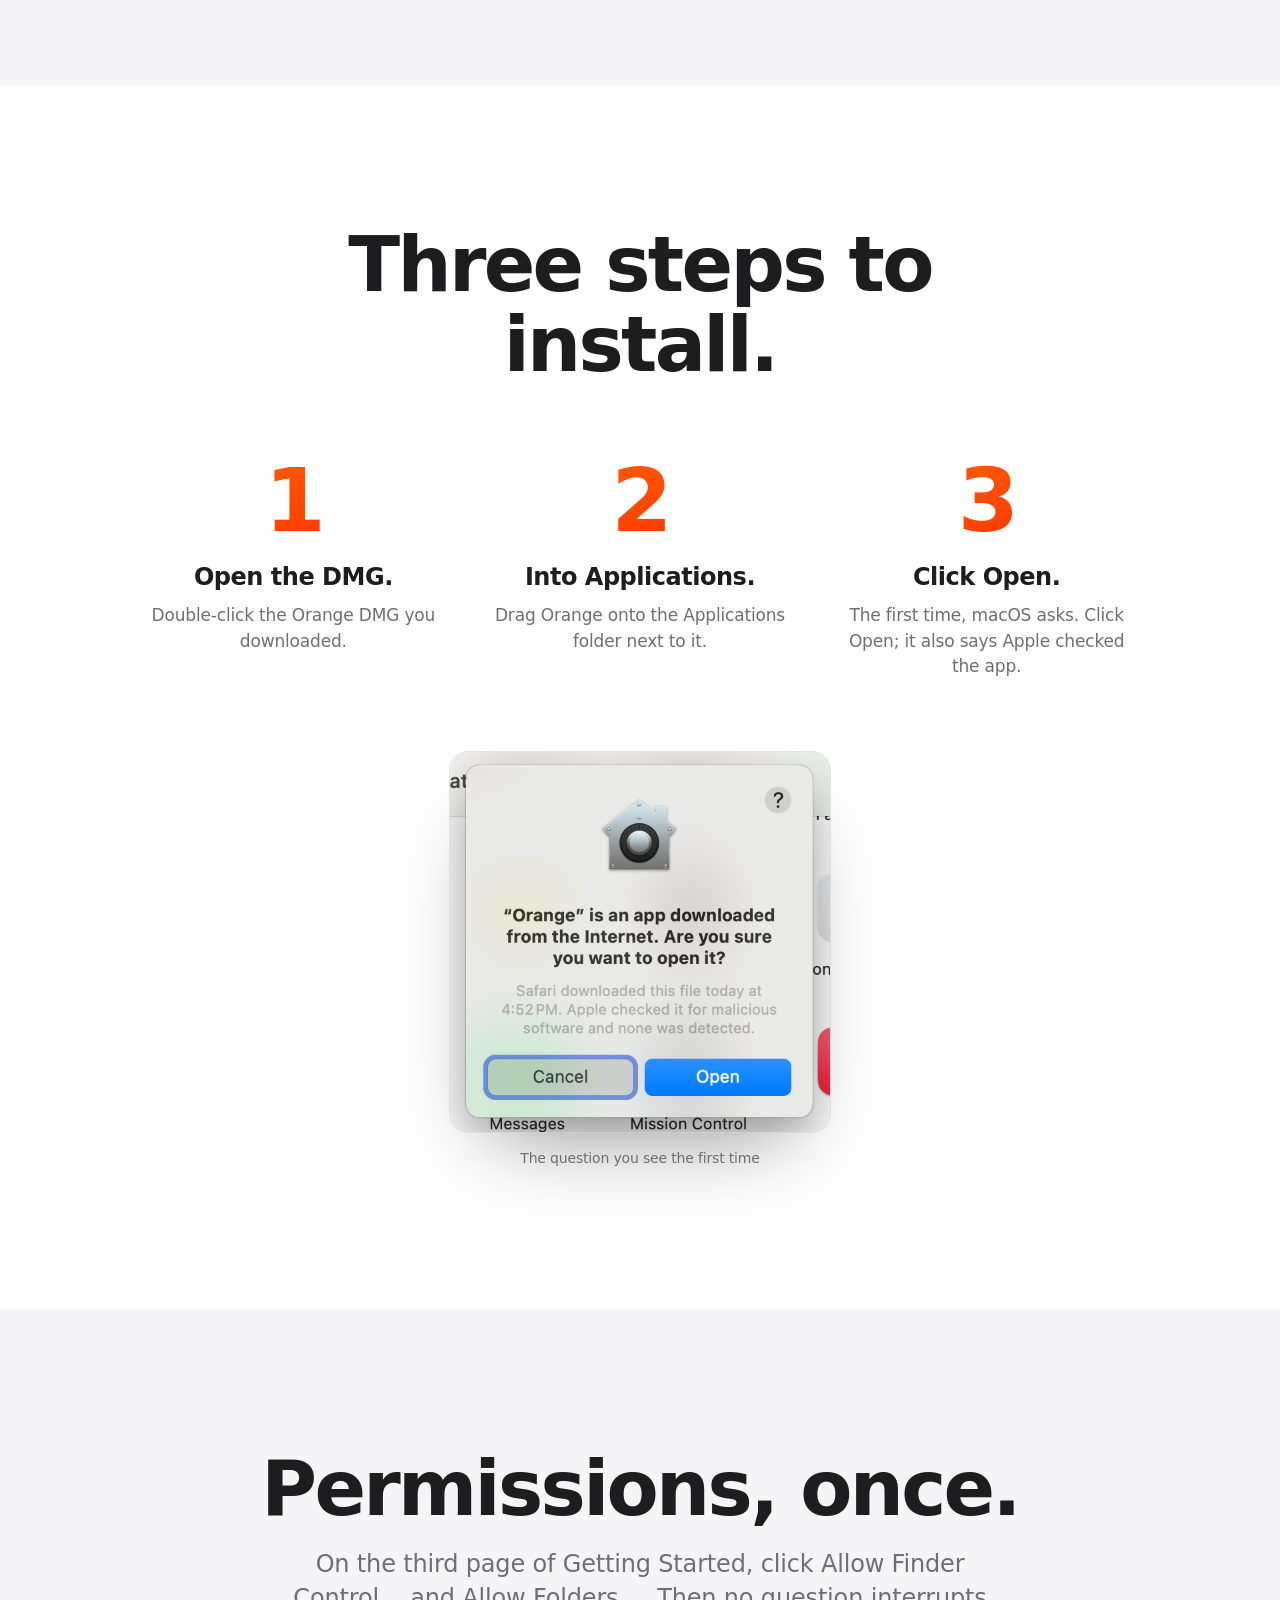
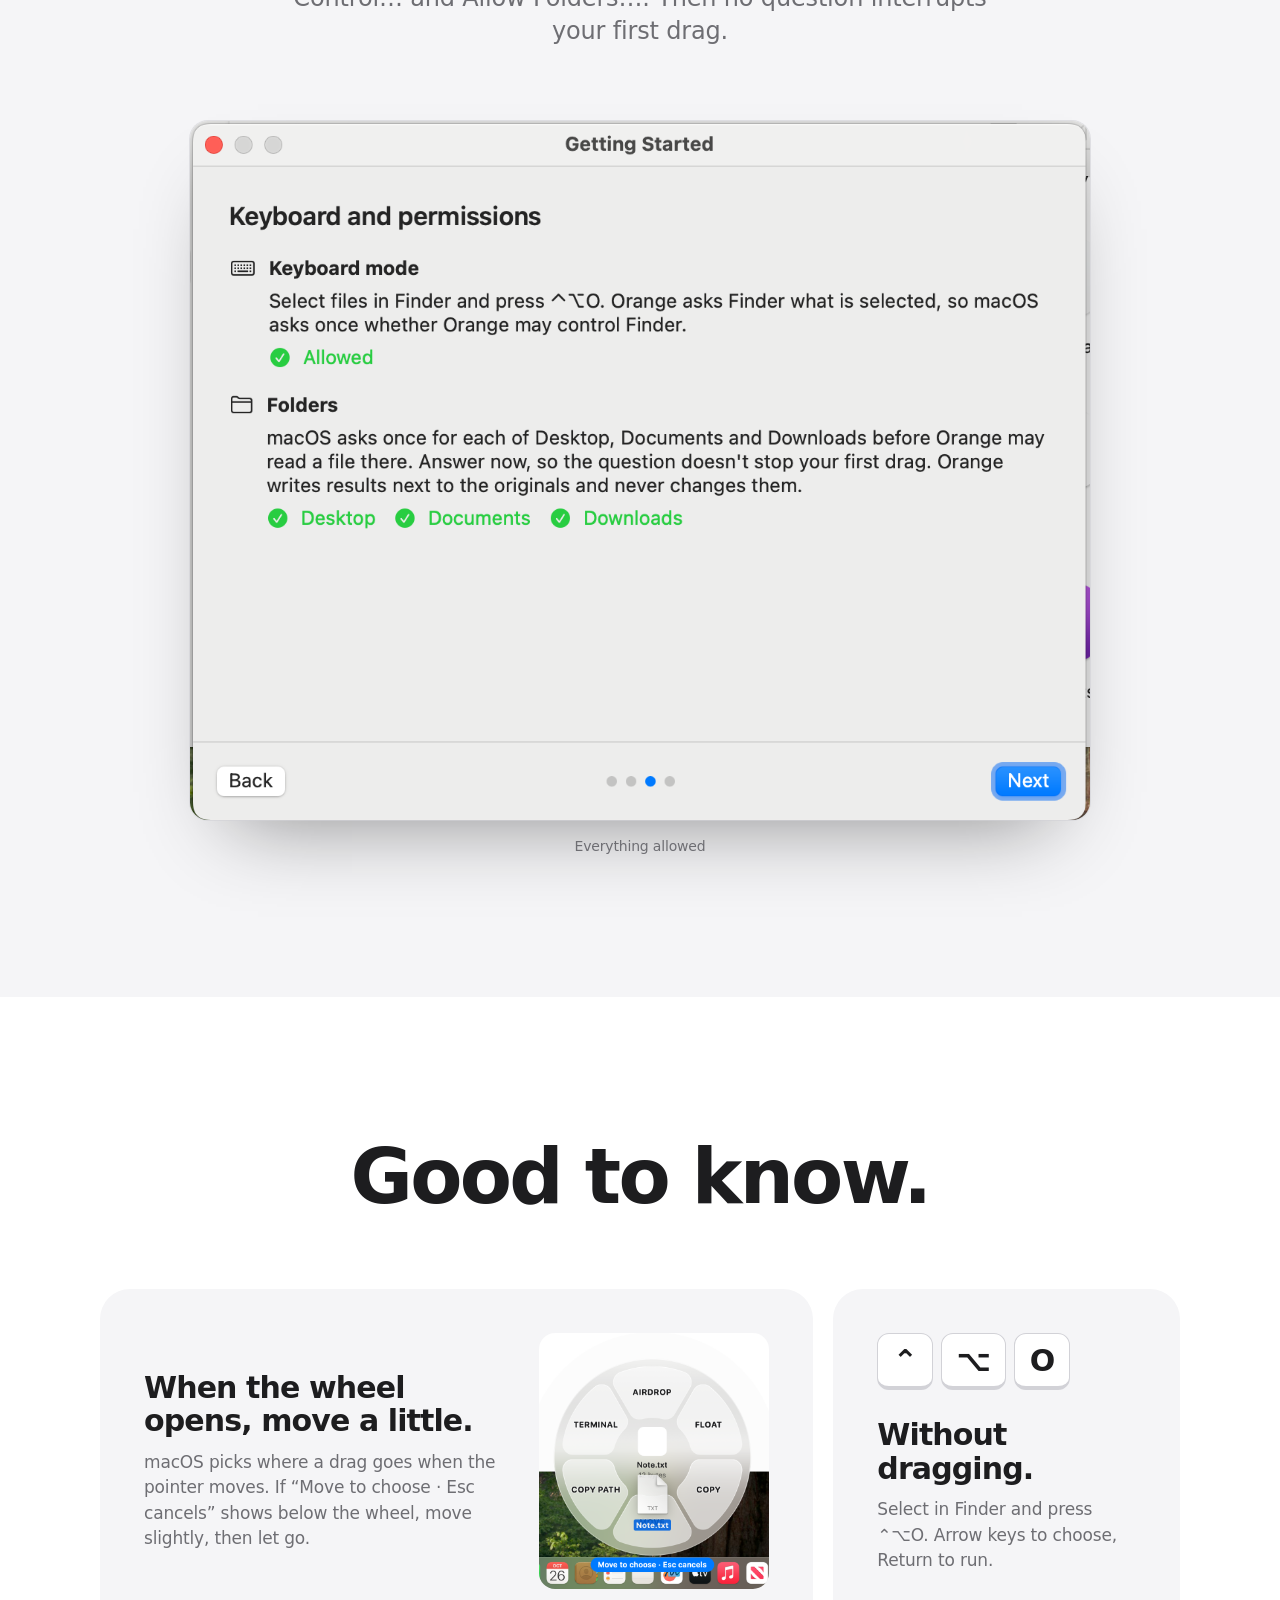
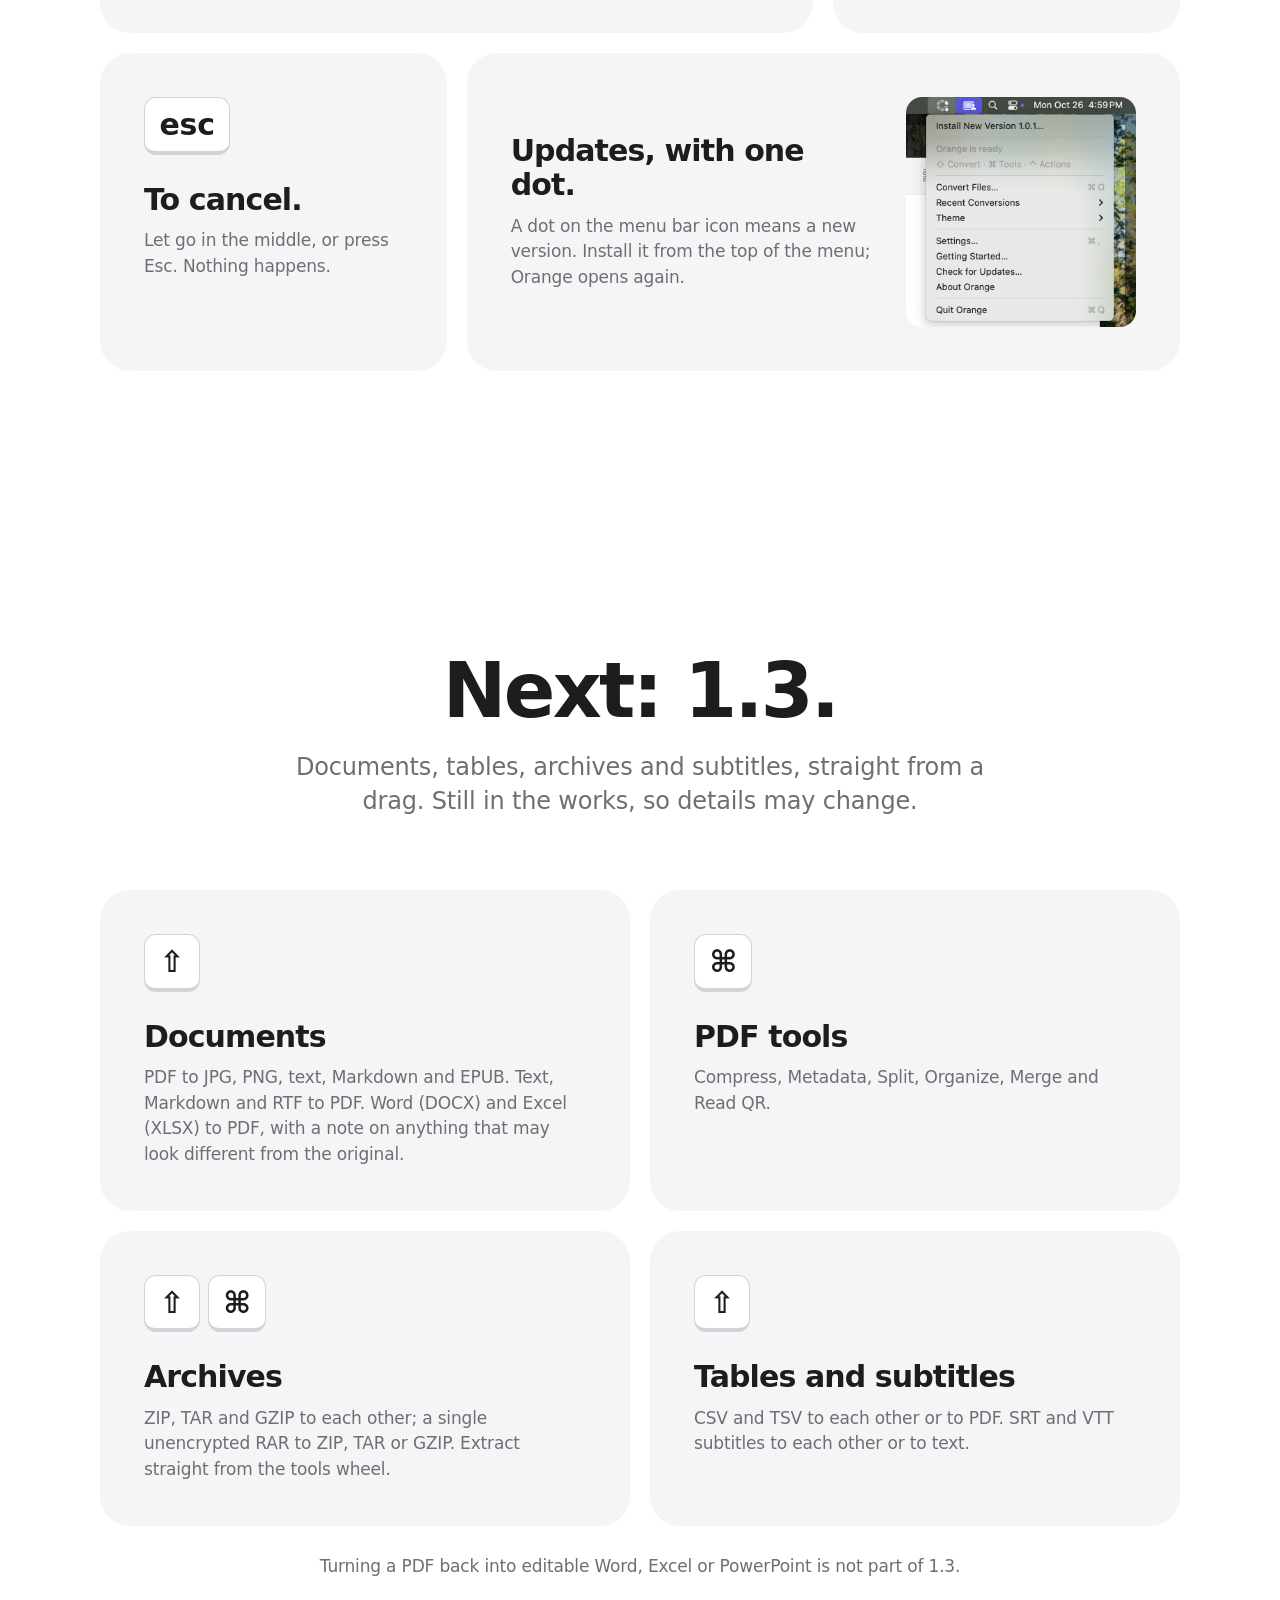
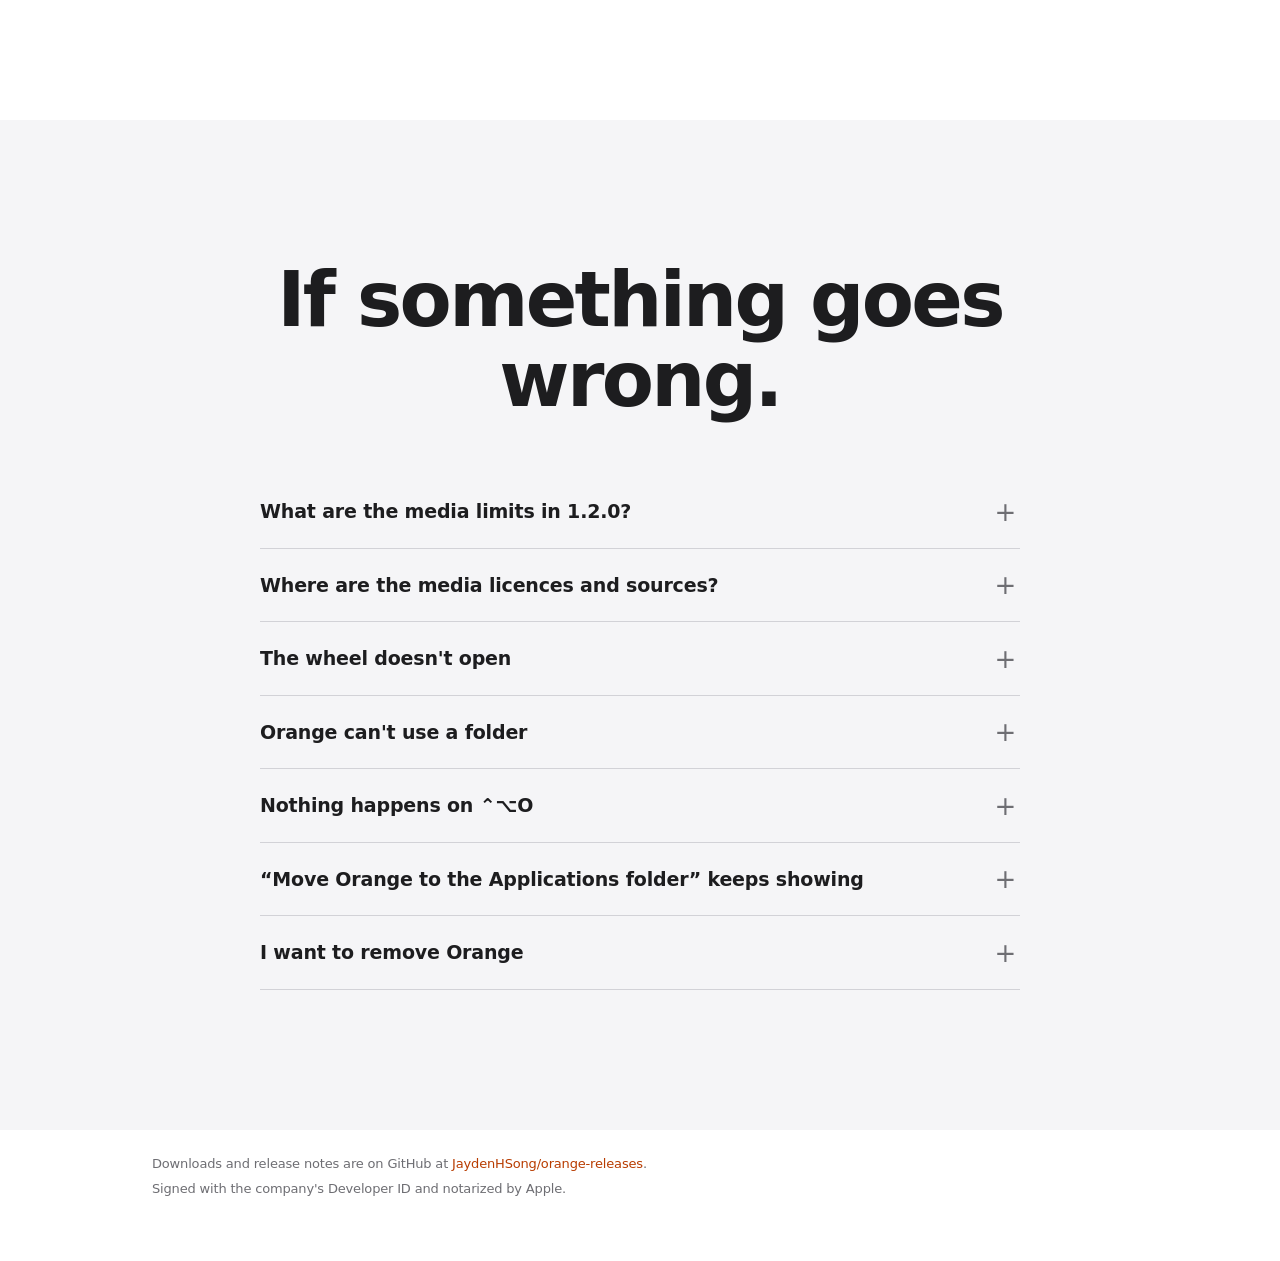
==== commit 53240fab: "Tools for images, audio and video on the landing page; preview of 1.3 (documents, PDF tools, archive" ====
--- a/docs/en/index.html
+++ b/docs/en/index.html
@@ -55,7 +55,7 @@
 <div class="panel" data-kind="convert"><p class="panel-key"><kbd>⇧</kbd> Convert</p><h3>Change the format.</h3><p>JPG, PNG, WEBP, HEIC, TIFF, BMP, PDF. Audio: MP3, M4A, WAV, FLAC, OGG, OPUS, AIFF, WMA. Video: MP4, MOV, MKV, AVI, WMV, GIF, WEBM input and the same seven outputs or MP3 audio extraction. The original stays; the new file goes right next to it.</p></div>
 <div class="panel" data-kind="actions"><p class="panel-key"><kbd>⌃</kbd> Actions</p><h3>Send it somewhere.</h3><p>AirDrop, Float, Copy, Move, Copy Path, Terminal. The same six for any file.</p></div>
 <div class="panel" data-kind="presets"><p class="panel-key"><kbd>⌥</kbd> Presets</p><h3>Your team's settings, at once.</h3><p>Conversions your team set up, like Web JPG. Double-click an .orangepreset file to add one.</p></div>
-<div class="panel" data-kind="tools"><p class="panel-key"><kbd>⌘</kbd> Tools</p><h3>Work on images, audio and video.</h3><p>1.2.0 audio tools: Compress, Metadata, Trim, Normalize, Channels. Video tools: Compress, Metadata, Mute, Trim, Split, Crop, Speed, Snapshot. Drag an image and tap ⌘ to pick one of seven tools: Compress (by quality or target size, no window), Metadata (view or strip location, camera, dates, or everything), Edit (exposure, contrast, saturation, warmth, sharpness), Annotate (arrows, boxes, text, highlighter, pen), Add BG (find subjects such as people or animals, remove the background, then keep it transparent or fill it with a chosen colour), Crop (ratio, rotate, flip), and Redact (opaque boxes, saved as a verified PNG). The original stays; the result is saved next to it with a suffix.</p></div>
+<div class="panel" data-kind="tools"><p class="panel-key"><kbd>⌘</kbd> Tools</p><h3>Work on images, audio and video.</h3><p><span class="group"><b>Images</b> seven tools: Compress, Metadata, Edit, Annotate, Add BG, Crop, Redact</span><span class="group"><b>Audio</b> five: Compress, Metadata, Trim, Normalize, Channels</span><span class="group"><b>Video</b> eight: Compress, Metadata, Trim, Mute, Split, Crop, Speed, Snapshot</span><span class="group">The original stays; each result is checked, then saved next to it.</span></p></div>
       </div>
     </div>
   </section>
@@ -100,6 +100,20 @@
     </div>
   </section>
 
+  <section class="next">
+    <div class="center reveal">
+      <h2>Next: 1.3.</h2>
+      <p class="sub">Documents, tables, archives and subtitles, straight from a drag. Still in the works, so details may change.</p>
+    </div>
+    <div class="tiles">
+<div class="tile half"><p class="big-keys"><kbd>⇧</kbd></p><h3>Documents</h3><p>PDF to JPG, PNG, text, Markdown and EPUB. Text, Markdown and RTF to PDF. Word (DOCX) and Excel (XLSX) to PDF, with a note on anything that may look different from the original.</p></div>
+<div class="tile half"><p class="big-keys"><kbd>⌘</kbd></p><h3>PDF tools</h3><p>Compress, Metadata, Split, Organize, Merge and Read QR.</p></div>
+<div class="tile half"><p class="big-keys"><kbd>⇧</kbd><kbd>⌘</kbd></p><h3>Archives</h3><p>ZIP, TAR and GZIP to each other; a single unencrypted RAR to ZIP, TAR or GZIP. Extract straight from the tools wheel.</p></div>
+<div class="tile half"><p class="big-keys"><kbd>⇧</kbd></p><h3>Tables and subtitles</h3><p>CSV and TSV to each other or to PDF. SRT and VTT subtitles to each other or to text.</p></div>
+    </div>
+    <p class="note">Turning a PDF back into editable Word, Excel or PowerPoint is not part of 1.3.</p>
+  </section>
+
   <section class="help">
     <div class="center reveal"><h2>If something goes wrong.</h2></div>
     <div class="faq">
--- a/docs/assets/site.css
+++ b/docs/assets/site.css
@@ -260,6 +260,8 @@
 .panel { min-height: 78vh; display: flex; flex-direction: column; justify-content: center; padding: 0 8px; }
 .panel h3 { font-size: clamp(34px, 4.4vw, 52px); line-height: 1.08; letter-spacing: -0.035em; margin: 10px 0 14px; }
 .panel p { margin: 0; font-size: 21px; line-height: 1.45; color: var(--mute); font-weight: 500; max-width: 22em; }
+.panel p .group { display: block; }
+.panel p .group + .group { margin-top: 10px; }
 .panel .panel-key { font-family: var(--round); font-size: 17px; font-weight: 650; color: var(--ink); }
 .js .panel { opacity: 0.3; transition: opacity 400ms ease; }
 .js .panel.on { opacity: 1; }
@@ -290,6 +292,8 @@
 .tile p { margin: 0; color: var(--mute); font-size: 17px; line-height: 1.5; }
 .tile.wide { grid-column: span 4; display: grid; grid-template-columns: minmax(0, 1fr) minmax(0, 230px); gap: 32px; align-items: center; }
 .tile.kb, .tile.esc { grid-column: span 2; }
+.tile.half { grid-column: span 3; }
+.next .note { max-width: 1080px; margin: 28px auto 0; text-align: center; color: var(--mute); font-size: 17px; line-height: 1.5; }
 .tile img { display: block; width: 100%; height: auto; border-radius: 16px; }
 .tile .big-keys { display: flex; gap: 8px; margin: 0 0 28px; }
 .tile .big-keys kbd { font-size: 30px; padding: 0.12em 0.48em; border-radius: 12px; border-bottom-width: 4px; color: var(--ink); }
@@ -331,7 +335,7 @@
   .panel p { font-size: 18px; }
   .steps { grid-template-columns: minmax(0, 1fr); gap: 44px; }
   .tiles { grid-template-columns: minmax(0, 1fr); }
-  .tile, .tile.wide, .tile.kb, .tile.esc { grid-column: auto; }
+  .tile, .tile.wide, .tile.kb, .tile.esc, .tile.half { grid-column: auto; }
   .tile.wide { grid-template-columns: minmax(0, 1fr); }
   .tile.wide img { max-width: 280px; }
   .tile { padding: 32px 28px; }
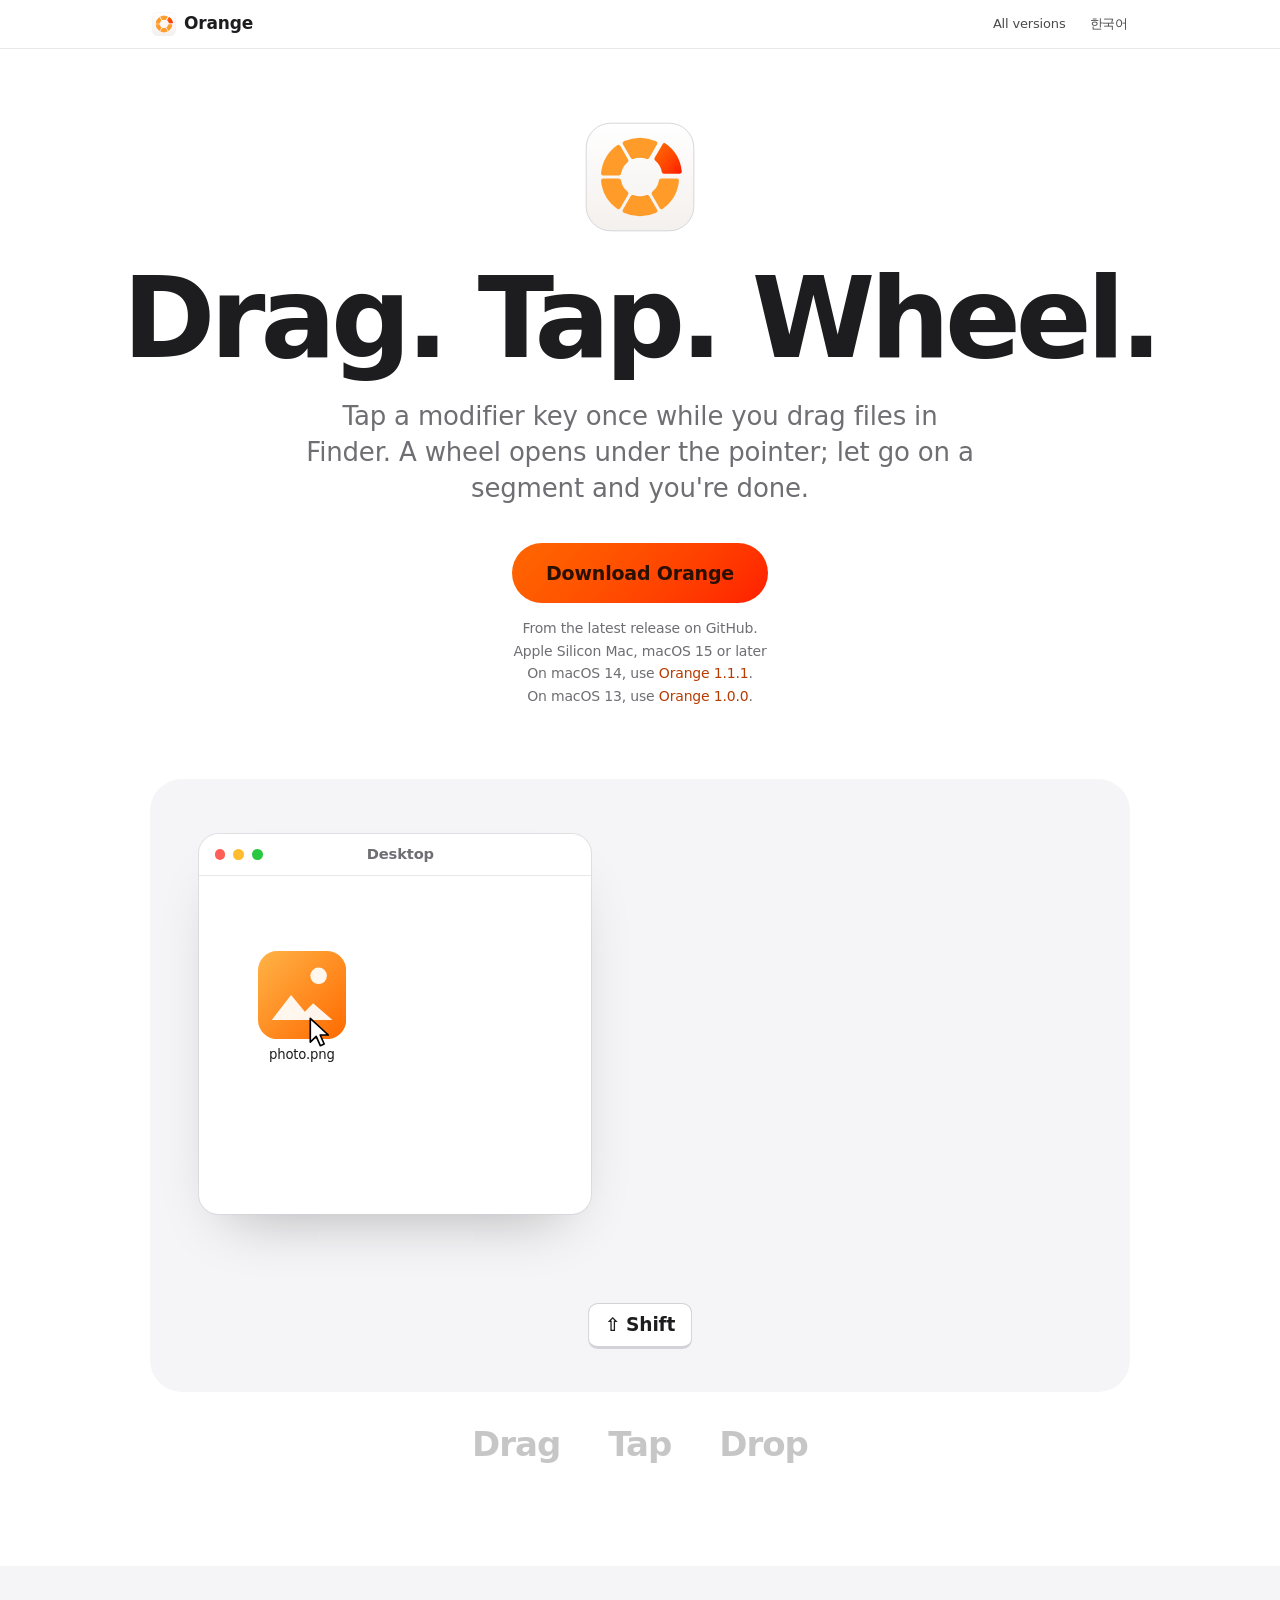
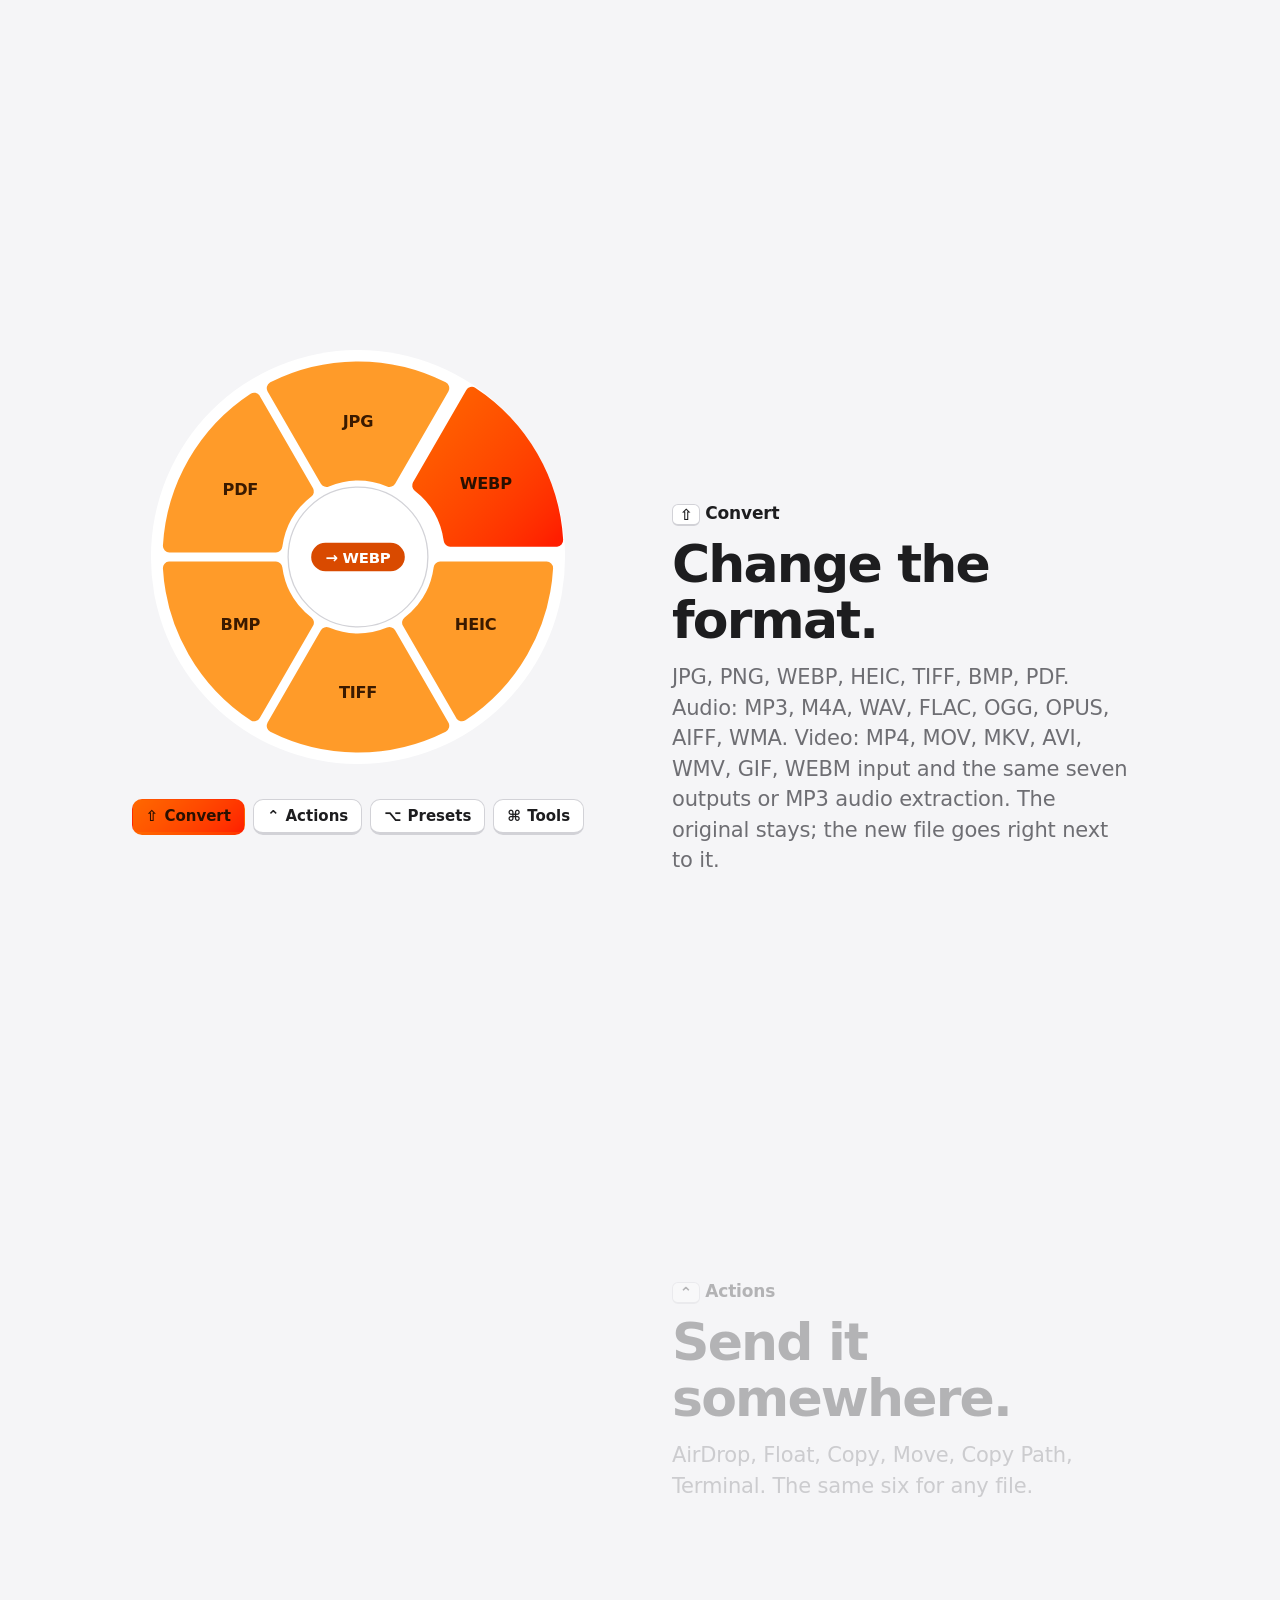
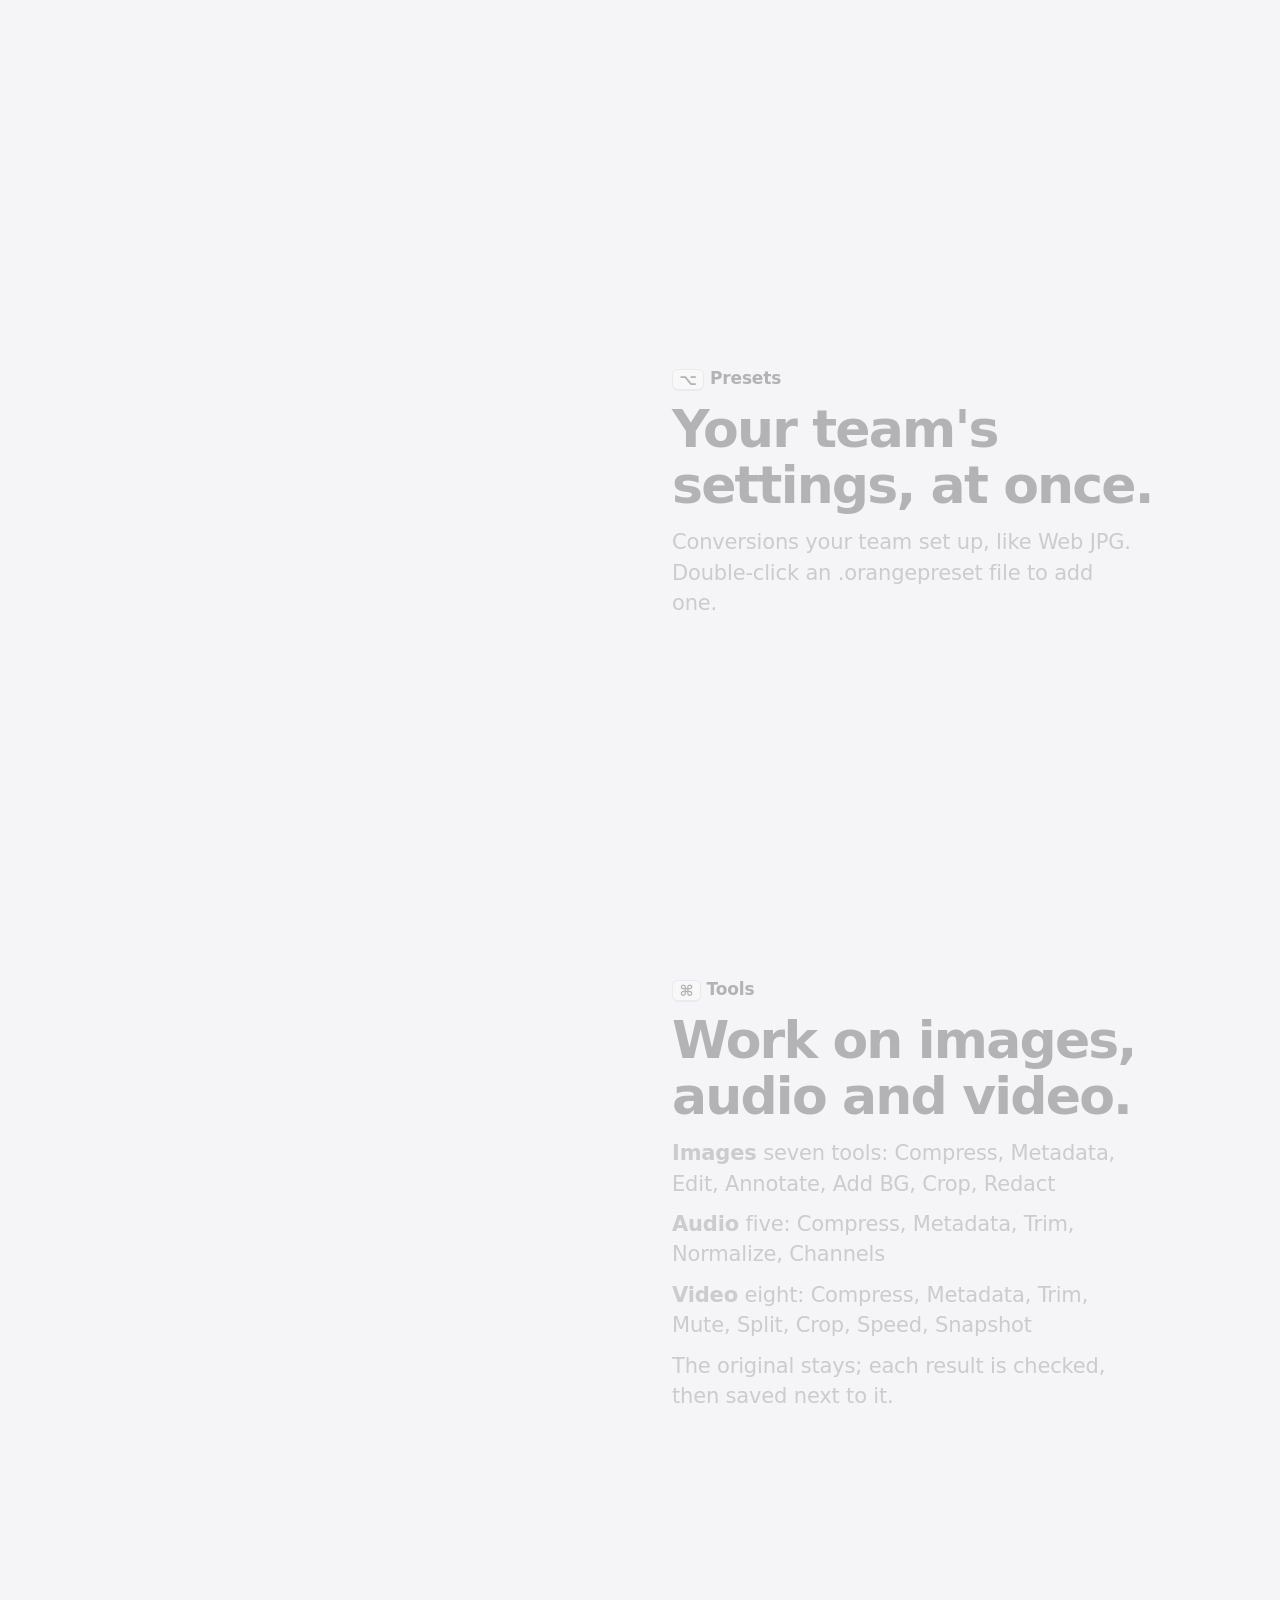
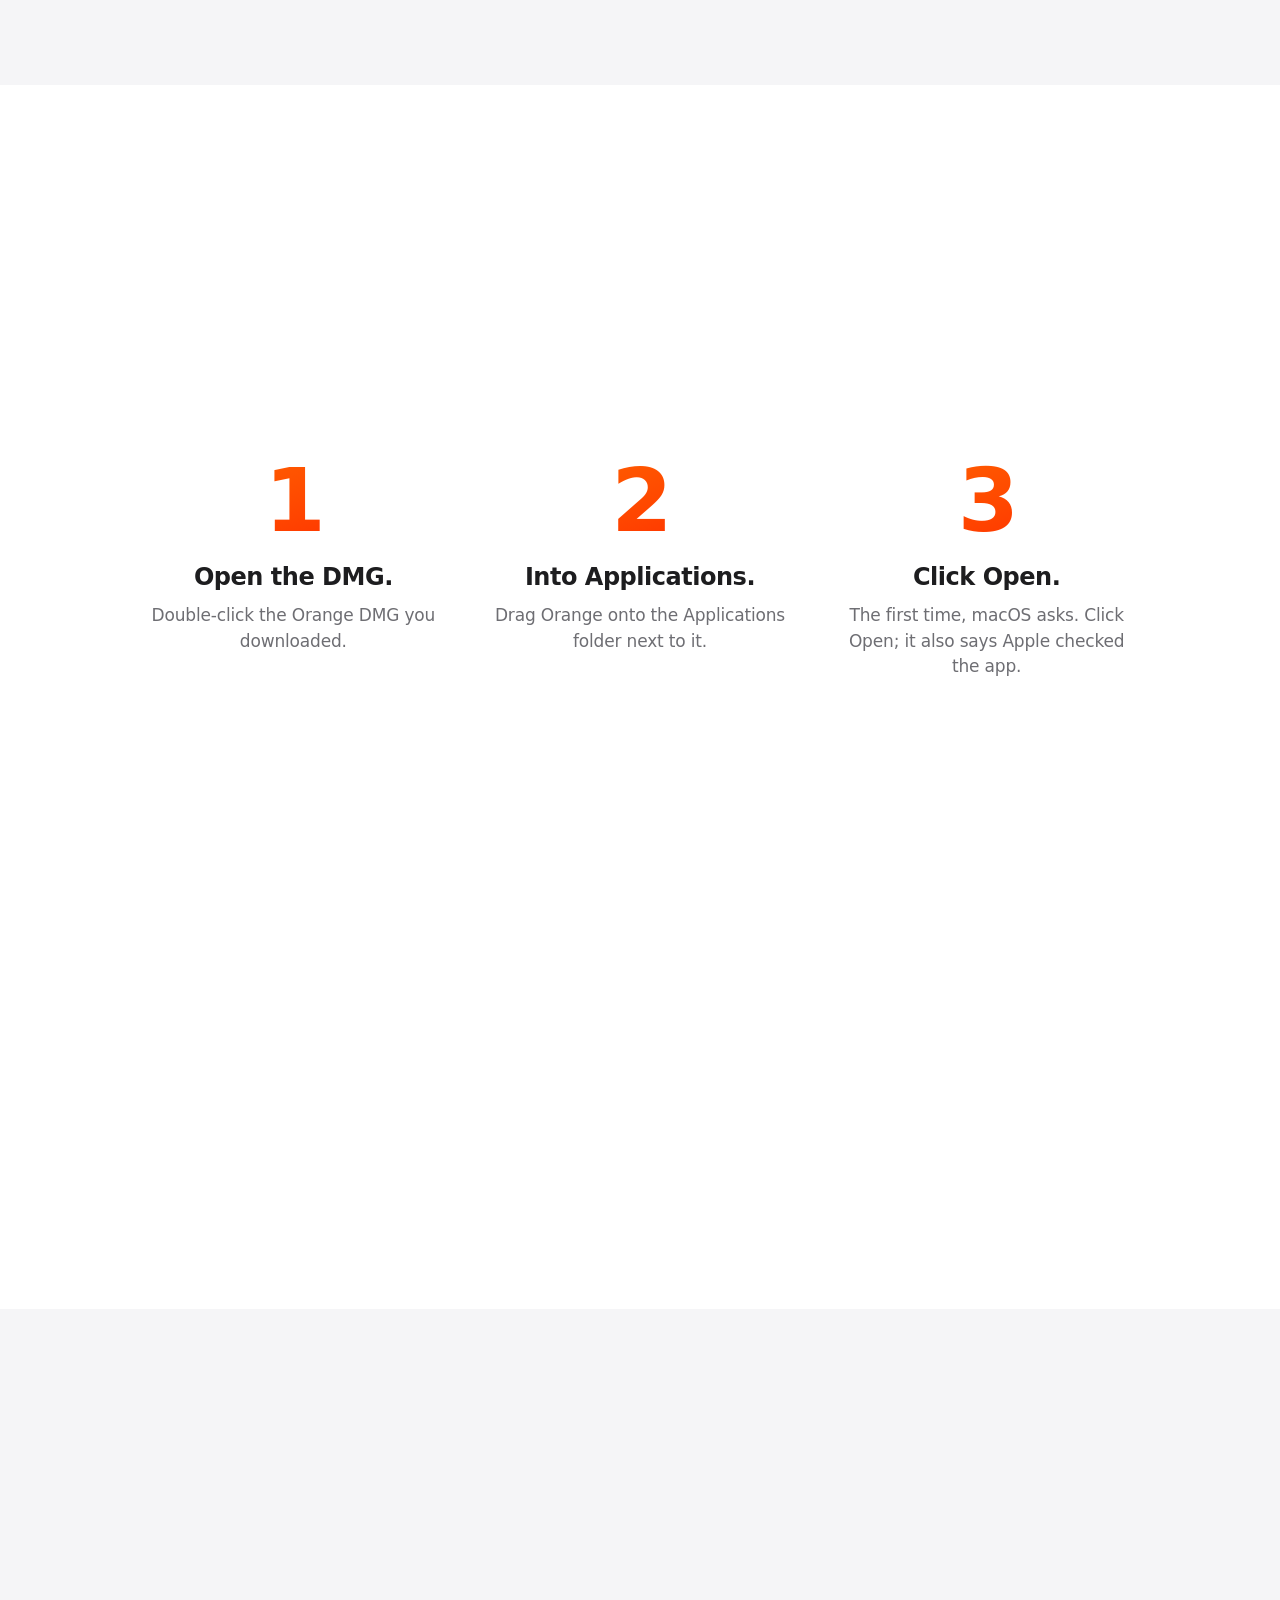
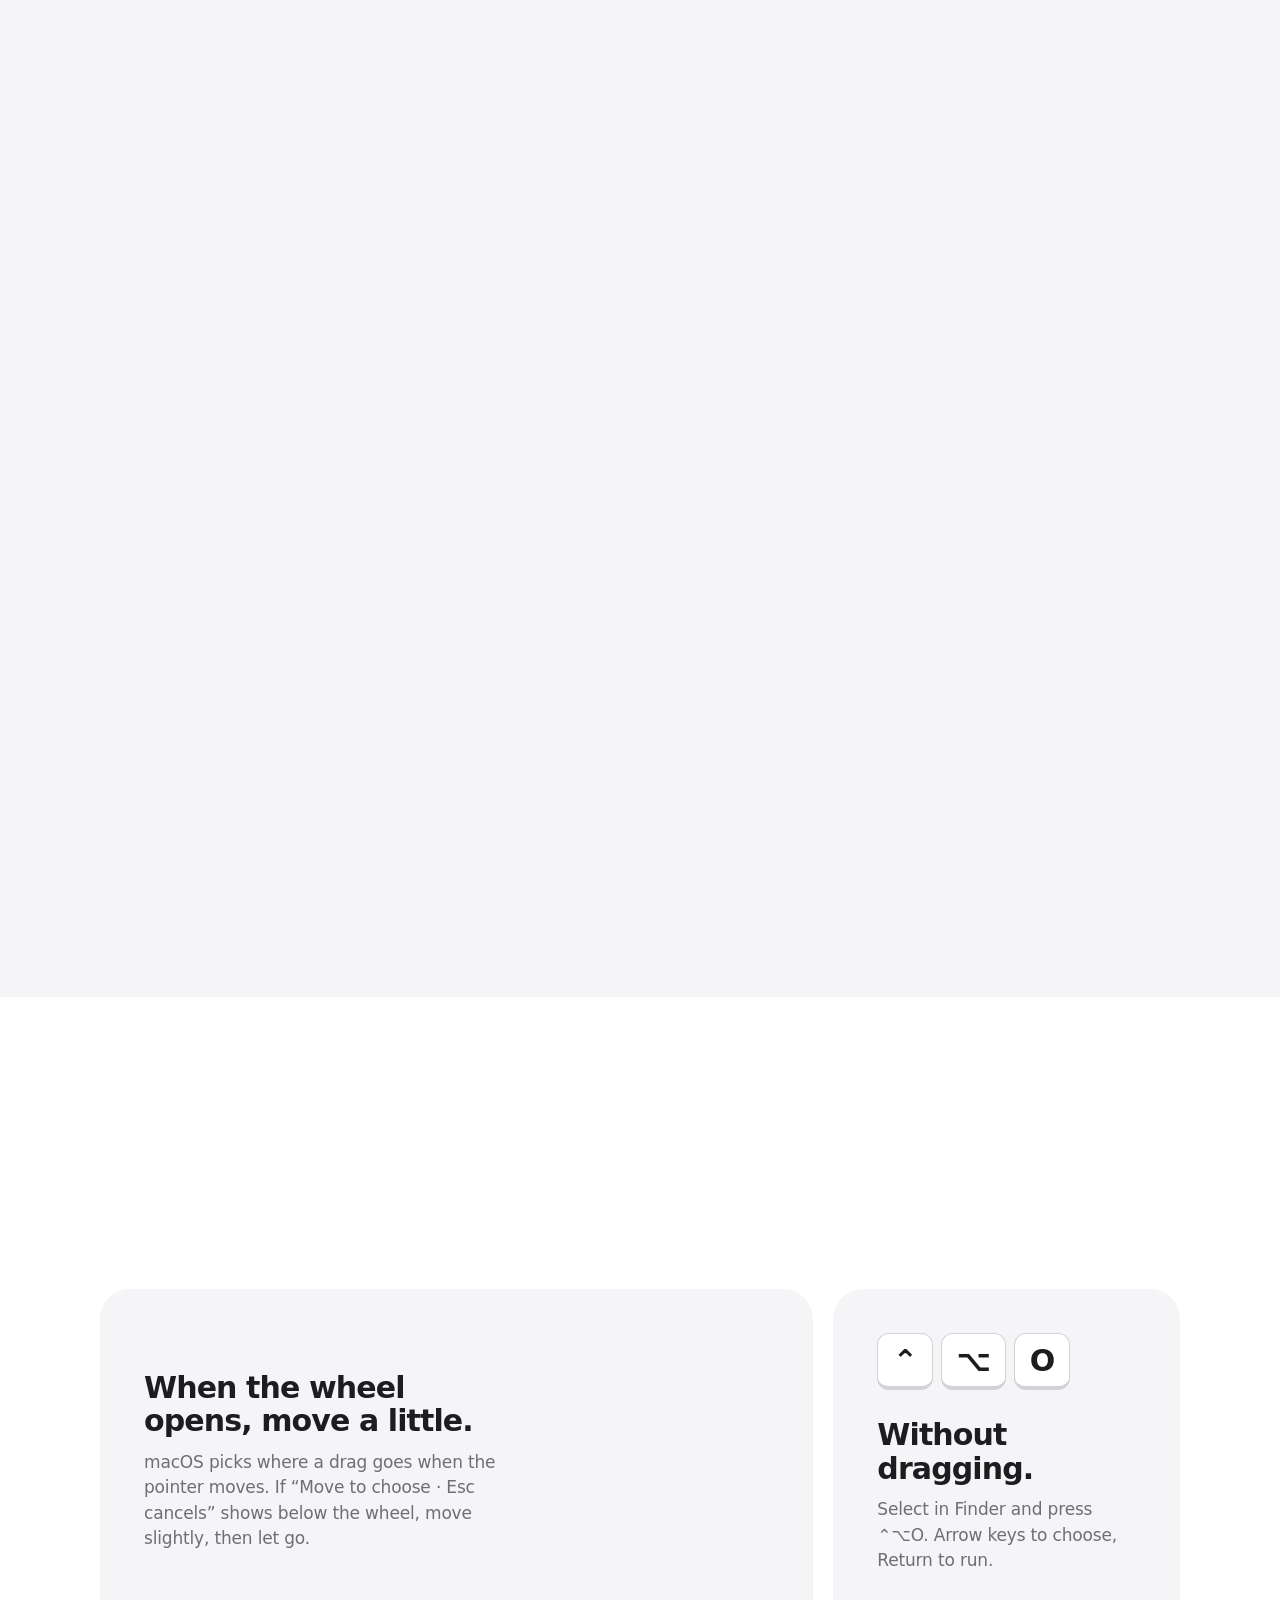
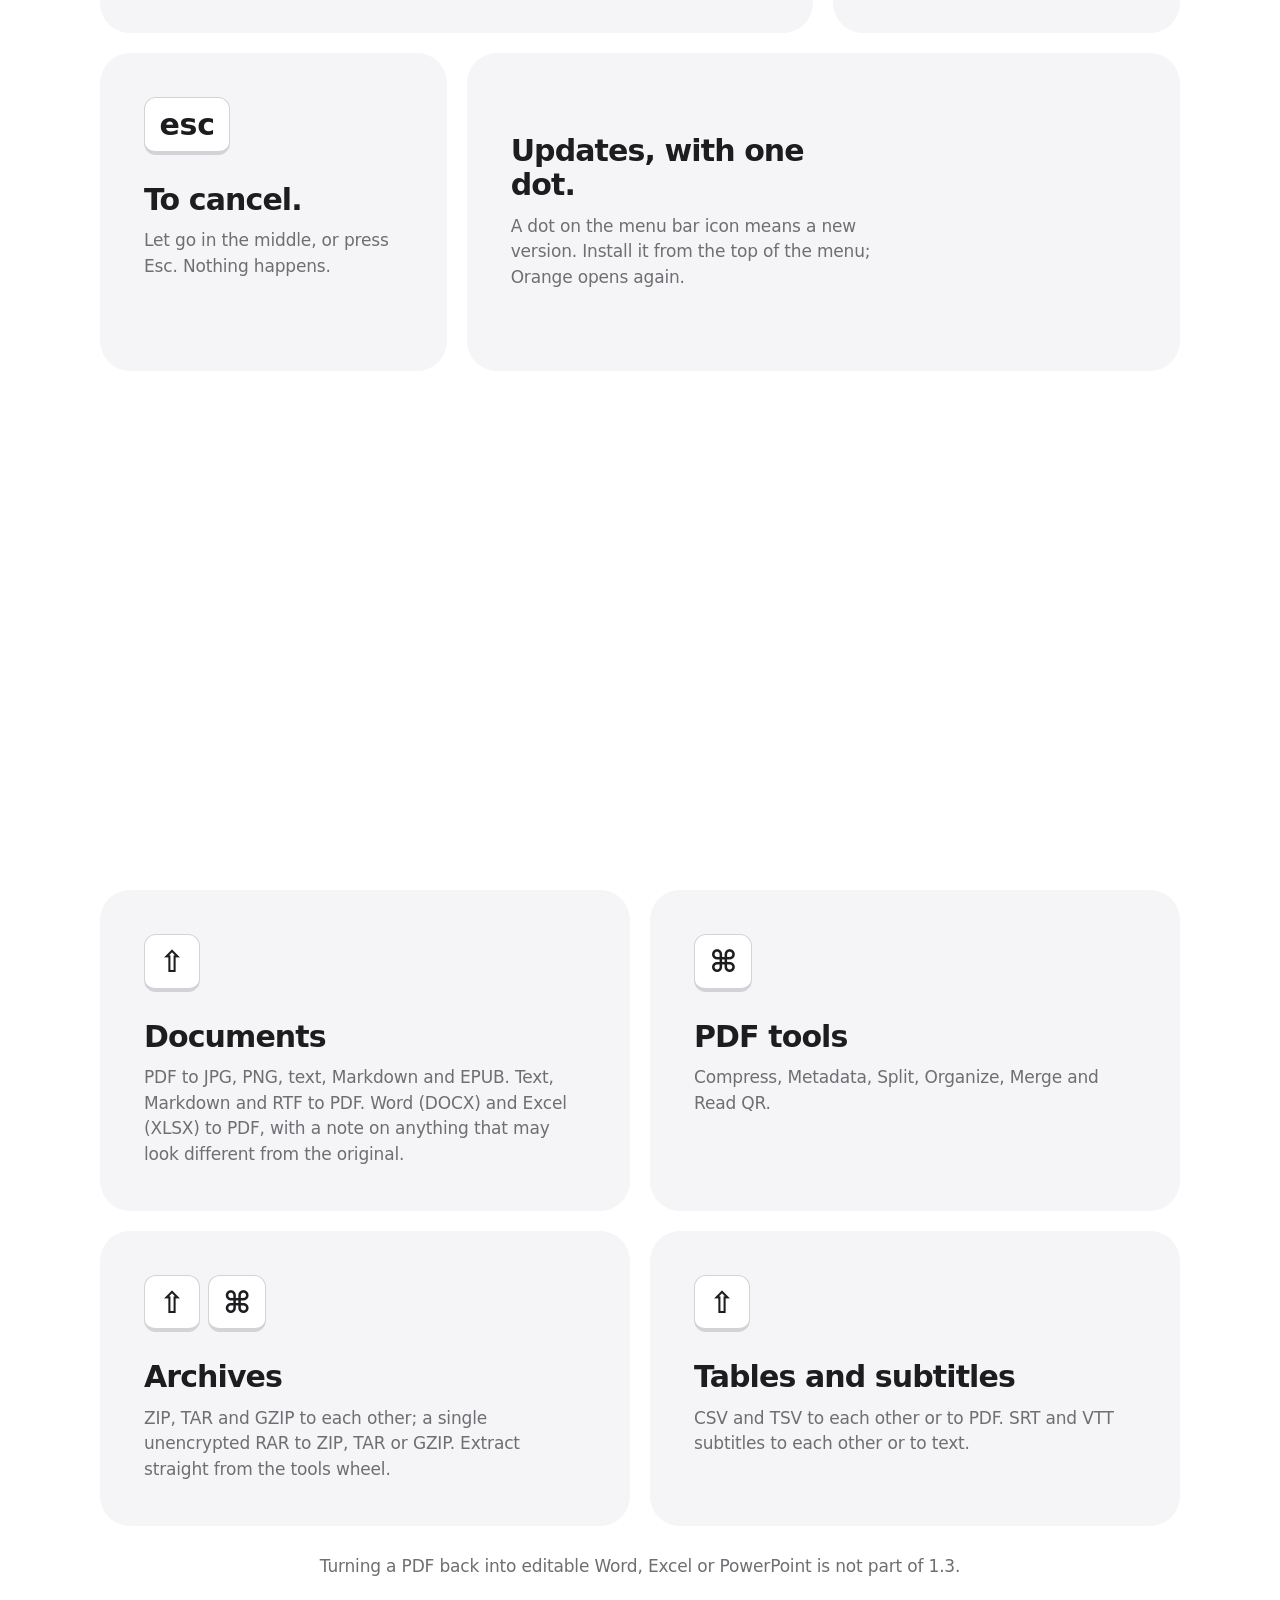
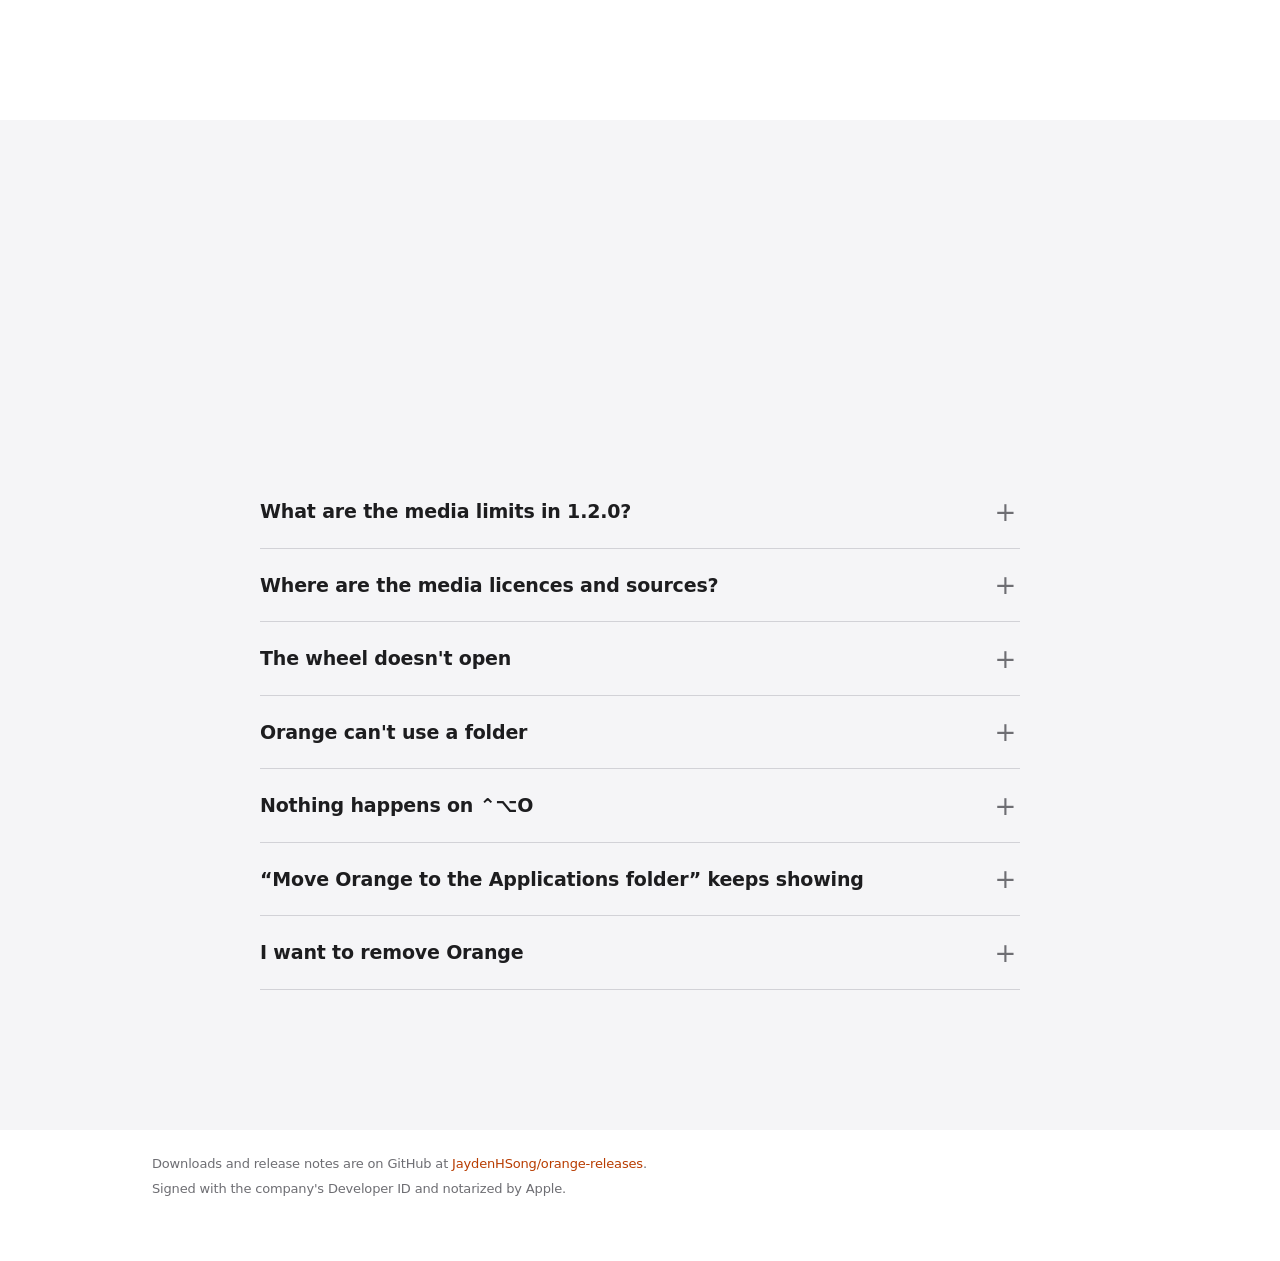
==== commit 033aa14b: "Site follows the browser language: English at /, Korean at /ko/, /en/ forwards to / Co-Authored-By: " ====
--- a/docs/en/index.html
+++ b/docs/en/index.html
@@ -4,144 +4,8 @@
 <meta charset="utf-8">
 <meta name="viewport" content="width=device-width, initial-scale=1">
 <title>Orange</title>
-<meta name="description" content="A macOS app that opens a wheel under the pointer when you tap a modifier key while dragging files in Finder.">
-<meta name="color-scheme" content="light dark">
-<link rel="icon" href="../assets/icon.svg" type="image/svg+xml">
-<link rel="stylesheet" href="../assets/site.css">
-<link rel="alternate" hreflang="ko" href="https://jaydenhsong.github.io/orange-releases/">
-<link rel="alternate" hreflang="en" href="https://jaydenhsong.github.io/orange-releases/en/">
-<script>document.documentElement.classList.add("js")</script>
+<meta http-equiv="refresh" content="0; url=../">
+<link rel="canonical" href="../">
 </head>
-<body>
-<header class="bar">
-  <div class="bar-in">
-    <a class="brand" href="#top"><svg viewBox="0 0 1024 1024" aria-hidden="true"><use href="#icon"></use></svg>Orange</a>
-    <nav><a href="https://github.com/JaydenHSong/orange-releases/releases">All versions</a><a href="../" hreflang="ko" lang="ko">한국어</a></nav>
-  </div>
-</header>
-<main id="top">
-  <section class="hero">
-    <svg class="hero-icon" viewBox="0 0 1024 1024" aria-hidden="true"><use href="#icon"></use></svg>
-    <h1>Drag. Tap. Wheel.</h1>
-    <p class="lede">Tap a modifier key once while you drag files in Finder. A wheel opens under the pointer; let go on a segment and you're done.</p>
-    <div class="cta">
-      <a class="get" id="get" href="https://github.com/JaydenHSong/orange-releases/releases/latest"><span id="get-label">Download Orange</span></a>
-      <p class="get-meta"><span id="get-meta">From the latest release on GitHub.</span><br>Apple Silicon Mac, macOS 15 or later<br>On macOS 14, use <a href="https://github.com/JaydenHSong/orange-releases/releases/tag/v1.1.1">Orange 1.1.1</a>.<br>On macOS 13, use <a href="https://github.com/JaydenHSong/orange-releases/releases/tag/v1.0.0">Orange 1.0.0</a>.</p>
-    </div>
-    <div class="stage" id="stage" role="img" aria-label="A file is dragged, Shift is tapped, the wheel opens, and dropping on JPG puts a JPG file next to the original">
-      <div class="finder"><div class="finder-bar"><i></i><i></i><i></i><span>Desktop</span></div></div>
-      <div class="file orig"><svg viewBox="0 0 32 32" aria-hidden="true"><rect width="32" height="32" rx="7" fill="url(#thumb)"/><path d="M5 25l7-9 5 6 3-3 7 6z" fill="#fff" opacity=".92"/><circle cx="22" cy="9" r="3" fill="#fff" opacity=".92"/></svg><span>photo.png</span></div>
-      <div class="file made"><svg viewBox="0 0 32 32" aria-hidden="true"><rect width="32" height="32" rx="7" fill="url(#thumb)"/><path d="M5 25l7-9 5 6 3-3 7 6z" fill="#fff" opacity=".92"/><circle cx="22" cy="9" r="3" fill="#fff" opacity=".92"/></svg><span>photo.jpg</span></div>
-      <div class="dwrap"><svg class="dw" viewBox="0 0 340 340" aria-hidden="true"><circle class="disc" cx="170" cy="170" r="160"/><g class="seg first"><path d="M104.49 39.52A146 146 0 0 1 235.51 39.52L194.36 110.82A64 64 0 0 0 145.64 110.82Z"/><text x="170.0" y="65.0">JPG</text></g><g class="seg"><path d="M250.24 48.02A146 146 0 0 1 315.75 161.50L233.43 161.50A64 64 0 0 0 209.08 119.32Z"/><text x="260.9" y="117.5">WEBP</text></g><g class="seg"><path d="M315.75 178.50A146 146 0 0 1 250.24 291.98L209.08 220.68A64 64 0 0 0 233.43 178.50Z"/><text x="260.9" y="222.5">HEIC</text></g><g class="seg"><path d="M235.51 300.48A146 146 0 0 1 104.49 300.48L145.64 229.18A64 64 0 0 0 194.36 229.18Z"/><text x="170.0" y="275.0">TIFF</text></g><g class="seg"><path d="M89.76 291.98A146 146 0 0 1 24.25 178.50L106.57 178.50A64 64 0 0 0 130.92 220.68Z"/><text x="79.1" y="222.5">BMP</text></g><g class="seg"><path d="M24.25 161.50A146 146 0 0 1 89.76 48.02L130.92 119.32A64 64 0 0 0 106.57 161.50Z"/><text x="79.1" y="117.5">PDF</text></g><circle class="hub" cx="170" cy="170" r="54"/><g class="dchip"><rect x="128" y="159" width="84" height="22" rx="11"/><text x="170" y="170.5">→ JPG</text></g></svg></div>
-      <div class="hand"><div class="ghost"><svg viewBox="0 0 32 32" aria-hidden="true"><rect width="32" height="32" rx="7" fill="url(#thumb)"/><path d="M5 25l7-9 5 6 3-3 7 6z" fill="#fff" opacity=".92"/><circle cx="22" cy="9" r="3" fill="#fff" opacity=".92"/></svg></div><svg class="cursor" viewBox="0 0 16 24" aria-hidden="true"><path d="M1 1v18.5l4.6-4.4 3.2 7.2 3-1.3-3.1-7h6.3z" fill="#fff" stroke="#000" stroke-width="1.3" stroke-linejoin="round"/></svg></div>
-      <div class="keycap"><b>⇧</b>Shift</div>
-    </div>
-    <p class="beats" aria-hidden="true"><span class="beat b1">Drag</span><span class="beat b2">Tap</span><span class="beat b3">Drop</span></p>
-  </section>
-
-  <section class="wheels">
-    <div class="center reveal">
-      <h2>Four wheels.</h2>
-      <p class="sub">Each modifier key opens its own wheel. Try ⇧ ⌃ ⌥ ⌘ on your keyboard.</p>
-    </div>
-    <div class="story">
-      <div class="story-wheel">
-        <svg class="wheel" id="wheel" viewBox="0 0 340 340" role="img">
-          <circle class="disc" cx="170" cy="170" r="160"/><g id="segs"></g><circle class="hub" cx="170" cy="170" r="54"/><g id="center"></g>
-        </svg>
-        <div class="keys" id="keys"><button type="button" data-kind="convert" aria-pressed="true"><b>⇧</b>Convert</button><button type="button" data-kind="actions" aria-pressed="false"><b>⌃</b>Actions</button><button type="button" data-kind="presets" aria-pressed="false"><b>⌥</b>Presets</button><button type="button" data-kind="tools" aria-pressed="false"><b>⌘</b>Tools</button></div>
-      </div>
-      <div class="panels">
-<div class="panel" data-kind="convert"><p class="panel-key"><kbd>⇧</kbd> Convert</p><h3>Change the format.</h3><p>JPG, PNG, WEBP, HEIC, TIFF, BMP, PDF. Audio: MP3, M4A, WAV, FLAC, OGG, OPUS, AIFF, WMA. Video: MP4, MOV, MKV, AVI, WMV, GIF, WEBM input and the same seven outputs or MP3 audio extraction. The original stays; the new file goes right next to it.</p></div>
-<div class="panel" data-kind="actions"><p class="panel-key"><kbd>⌃</kbd> Actions</p><h3>Send it somewhere.</h3><p>AirDrop, Float, Copy, Move, Copy Path, Terminal. The same six for any file.</p></div>
-<div class="panel" data-kind="presets"><p class="panel-key"><kbd>⌥</kbd> Presets</p><h3>Your team's settings, at once.</h3><p>Conversions your team set up, like Web JPG. Double-click an .orangepreset file to add one.</p></div>
-<div class="panel" data-kind="tools"><p class="panel-key"><kbd>⌘</kbd> Tools</p><h3>Work on images, audio and video.</h3><p><span class="group"><b>Images</b> seven tools: Compress, Metadata, Edit, Annotate, Add BG, Crop, Redact</span><span class="group"><b>Audio</b> five: Compress, Metadata, Trim, Normalize, Channels</span><span class="group"><b>Video</b> eight: Compress, Metadata, Trim, Mute, Split, Crop, Speed, Snapshot</span><span class="group">The original stays; each result is checked, then saved next to it.</span></p></div>
-      </div>
-    </div>
-  </section>
-
-  <section class="install">
-    <div class="center reveal"><h2>Three steps to install.</h2></div>
-    <ol class="steps">
-<li><h3>Open the DMG.</h3><p>Double-click the Orange DMG you downloaded.</p></li>
-<li><h3>Into Applications.</h3><p>Drag Orange onto the Applications folder next to it.</p></li>
-<li><h3>Click Open.</h3><p>The first time, macOS asks. Click Open; it also says Apple checked the app.</p></li>
-    </ol>
-    <figure class="shot small reveal"><img src="../assets/gatekeeper.png" width="570" height="570" alt="The macOS message shown the first time Orange opens, with an Open button." loading="lazy"><figcaption>The question you see the first time</figcaption></figure>
-  </section>
-
-  <section class="perm">
-    <div class="center reveal">
-      <h2>Permissions, once.</h2>
-      <p class="sub">On the third page of Getting Started, click Allow Finder Control… and Allow Folders…. Then no question interrupts your first drag.</p>
-    </div>
-    <figure class="shot reveal"><img src="../assets/getting-started.png" width="1210" height="940" alt="The Keyboard and permissions page of Getting Started, with Finder control and Desktop, Documents and Downloads allowed." loading="lazy"><figcaption>Everything allowed</figcaption></figure>
-  </section>
-
-  <section class="tips">
-    <div class="center reveal"><h2>Good to know.</h2></div>
-    <div class="tiles">
-      <div class="tile wide move">
-        <div class="tile-text"><h3>When the wheel opens, move a little.</h3><p>macOS picks where a drag goes when the pointer moves. If “Move to choose · Esc cancels” shows below the wheel, move slightly, then let go.</p></div>
-        <img src="../assets/wheel-hint.png" width="700" height="780" alt="The Actions wheel with Move to choose, Esc cancels below it." loading="lazy">
-      </div>
-      <div class="tile kb">
-        <p class="big-keys"><kbd>⌃</kbd><kbd>⌥</kbd><kbd>O</kbd></p>
-        <h3>Without dragging.</h3><p>Select in Finder and press ⌃⌥O. Arrow keys to choose, Return to run.</p>
-      </div>
-      <div class="tile esc">
-        <p class="big-keys"><kbd>esc</kbd></p>
-        <h3>To cancel.</h3><p>Let go in the middle, or press Esc. Nothing happens.</p>
-      </div>
-      <div class="tile wide up">
-        <div class="tile-text"><h3>Updates, with one dot.</h3><p>A dot on the menu bar icon means a new version. Install it from the top of the menu; Orange opens again.</p></div>
-        <img src="../assets/menu-update.png" width="660" height="660" alt="Orange's menu with Install New Version 1.1.0 at the top." loading="lazy">
-      </div>
-    </div>
-  </section>
-
-  <section class="next">
-    <div class="center reveal">
-      <h2>Next: 1.3.</h2>
-      <p class="sub">Documents, tables, archives and subtitles, straight from a drag. Still in the works, so details may change.</p>
-    </div>
-    <div class="tiles">
-<div class="tile half"><p class="big-keys"><kbd>⇧</kbd></p><h3>Documents</h3><p>PDF to JPG, PNG, text, Markdown and EPUB. Text, Markdown and RTF to PDF. Word (DOCX) and Excel (XLSX) to PDF, with a note on anything that may look different from the original.</p></div>
-<div class="tile half"><p class="big-keys"><kbd>⌘</kbd></p><h3>PDF tools</h3><p>Compress, Metadata, Split, Organize, Merge and Read QR.</p></div>
-<div class="tile half"><p class="big-keys"><kbd>⇧</kbd><kbd>⌘</kbd></p><h3>Archives</h3><p>ZIP, TAR and GZIP to each other; a single unencrypted RAR to ZIP, TAR or GZIP. Extract straight from the tools wheel.</p></div>
-<div class="tile half"><p class="big-keys"><kbd>⇧</kbd></p><h3>Tables and subtitles</h3><p>CSV and TSV to each other or to PDF. SRT and VTT subtitles to each other or to text.</p></div>
-    </div>
-    <p class="note">Turning a PDF back into editable Word, Excel or PowerPoint is not part of 1.3.</p>
-  </section>
-
-  <section class="help">
-    <div class="center reveal"><h2>If something goes wrong.</h2></div>
-    <div class="faq">
-<details><summary>What are the media limits in 1.2.0?</summary><p>Edit one local file at a time. Copy provider files to a local folder first. Some containers cannot preview or offer view-only Metadata. If a target size cannot be met, Orange explains why. HDR to SDR conversion asks before losing brightness or colour detail. HDR10+ and Dolby Vision profile 5 colour handling is unverified without device footage. Dolby Vision profile 5 and 12-bit input are unsupported. Mute preserves HDR only in compatible containers without re-encoding. The VoiceOver application chooser may omit Orange when VoiceOver starts first (since 1.1.0). Editor windows remain accessible; toggle VoiceOver with an editor open to restore the listing.</p></details>
-<details><summary>Where are the media licences and sources?</summary><p>Read full FFmpeg, LAME, Opus, Ogg, Vorbis, libvpx, dav1d and zimg notices, including IJG, zlib and WTFPL, offline in About. Corresponding sources, relink materials and SHA256SUMS are alongside the 1.2.0 release downloads.</p></details>
-<details><summary>The wheel doesn't open</summary><p>Tap the modifier key briefly while you drag, with the mouse button down. Holding it isn't a tap. If another app that opens a wheel on modifier taps is running, such as Tangerine, quit it or change Orange's keys in Settings › General.</p></details>
-<details><summary>Orange can't use a folder</summary><p>Turn that folder on for Orange in System Settings › Privacy &amp; Security › Files &amp; Folders. Open Settings on the third page of Getting Started goes there too.</p></details>
-<details><summary>Nothing happens on ⌃⌥O</summary><p>Select files in Finder first. If Orange can't see the Finder selection, turn on Finder under Orange in System Settings › Privacy &amp; Security › Automation. If another app uses the shortcut, change it in Settings › General.</p></details>
-<details><summary>“Move Orange to the Applications folder” keeps showing</summary><p>Orange is running from the DMG or your Downloads folder. Quit it, move it to Applications and open it there. It can only update itself from there.</p></details>
-<details><summary>I want to remove Orange</summary><p>Quit Orange from its menu and move it from Applications to the Trash.</p></details>
-    </div>
-  </section>
-</main>
-<footer class="foot">
-  <p>Downloads and release notes are on GitHub at <a href="https://github.com/JaydenHSong/orange-releases/releases">JaydenHSong/orange-releases</a>.</p>
-  <p>Signed with the company's Developer ID and notarized by Apple.</p>
-</footer>
-<svg width="0" height="0" style="position:absolute" aria-hidden="true"><defs>
-<linearGradient id="icon-bg" x1="0" y1="0" x2="0" y2="1"><stop offset="0" style="stop-color: var(--icon-a)"/><stop offset="1" style="stop-color: var(--icon-b)"/></linearGradient>
-<linearGradient id="hot" x1="0" y1="0" x2="1" y2="1"><stop offset="0" style="stop-color: var(--chosen-a)"/><stop offset="1" style="stop-color: var(--chosen-b)"/></linearGradient>
-<linearGradient id="thumb" x1="0" y1="0" x2="1" y2="1"><stop offset="0" stop-color="#ffb347"/><stop offset="1" stop-color="#ff6a00"/></linearGradient>
-<symbol id="icon" viewBox="0 0 1024 1024"><rect x="20" y="20" width="984" height="984" rx="224" fill="url(#icon-bg)" stroke="var(--line)" stroke-width="8"/>
-<g transform="translate(512 512) scale(0.86) translate(-512 -512)"><g style="fill: var(--sector); stroke: var(--sector)" stroke-width="44.7" stroke-linejoin="round">
-<path d="M349.3 153.2A393.9 393.9 0 0 1 674.7 153.2L590.7 298.6A227.4 227.4 0 0 0 433.3 298.6Z"/><path d="M904.1 550.5A393.9 393.9 0 0 1 741.4 832.3L657.4 686.8A227.4 227.4 0 0 0 736.1 550.5Z"/>
-<path d="M674.7 870.8A393.9 393.9 0 0 1 349.3 870.8L433.3 725.4A227.4 227.4 0 0 0 590.7 725.4Z"/><path d="M282.6 832.3A393.9 393.9 0 0 1 119.9 550.5L287.9 550.5A227.4 227.4 0 0 0 366.6 686.8Z"/>
-<path d="M119.9 473.5A393.9 393.9 0 0 1 282.6 191.7L366.6 337.2A227.4 227.4 0 0 0 287.9 473.5Z"/></g>
-<path transform="translate(29.8 -17.4)" d="M741.4 191.7A393.9 393.9 0 0 1 904.1 473.5L736.1 473.5A227.4 227.4 0 0 0 657.4 337.2Z" fill="url(#hot)" stroke="url(#hot)" stroke-width="44.7" stroke-linejoin="round"/></g></symbol>
-</defs></svg>
-<script src="../assets/site.js"></script>
-</body>
+<body><a href="../">Continue to the English page</a></body>
 </html>
